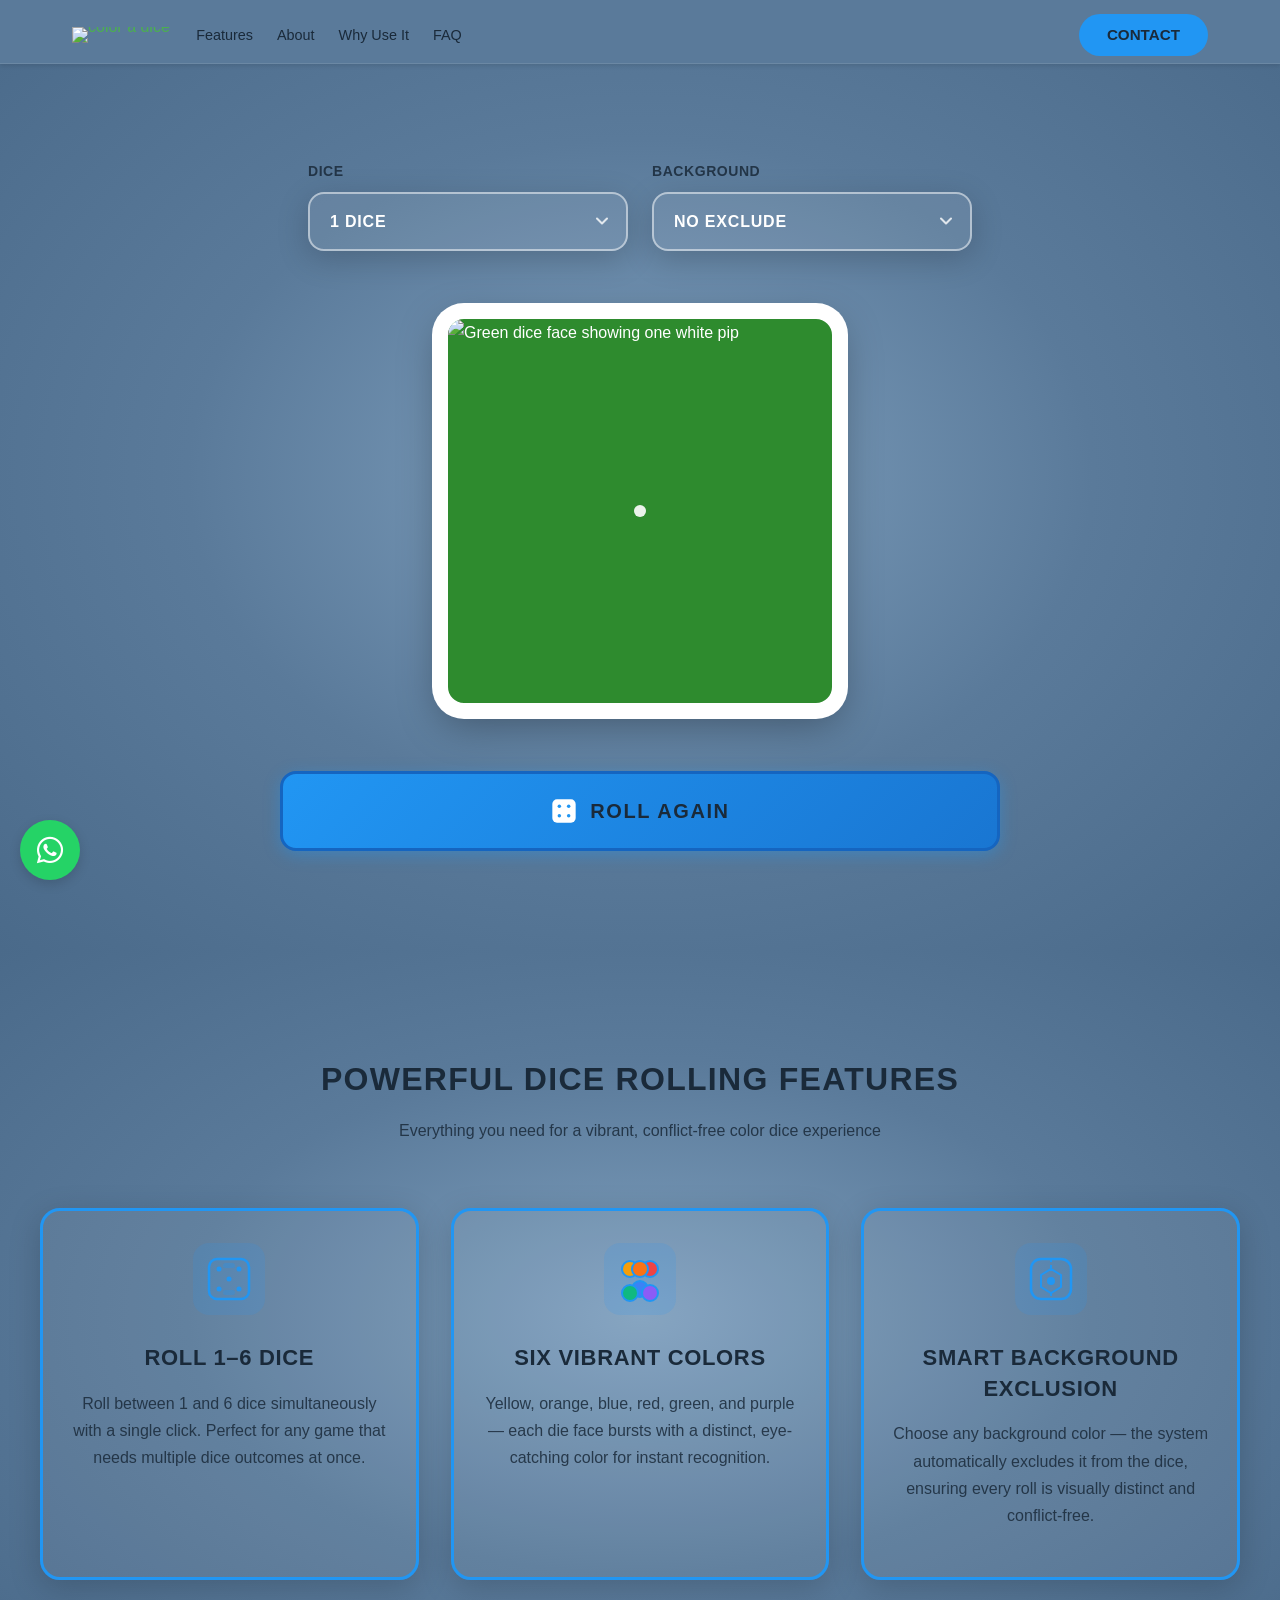
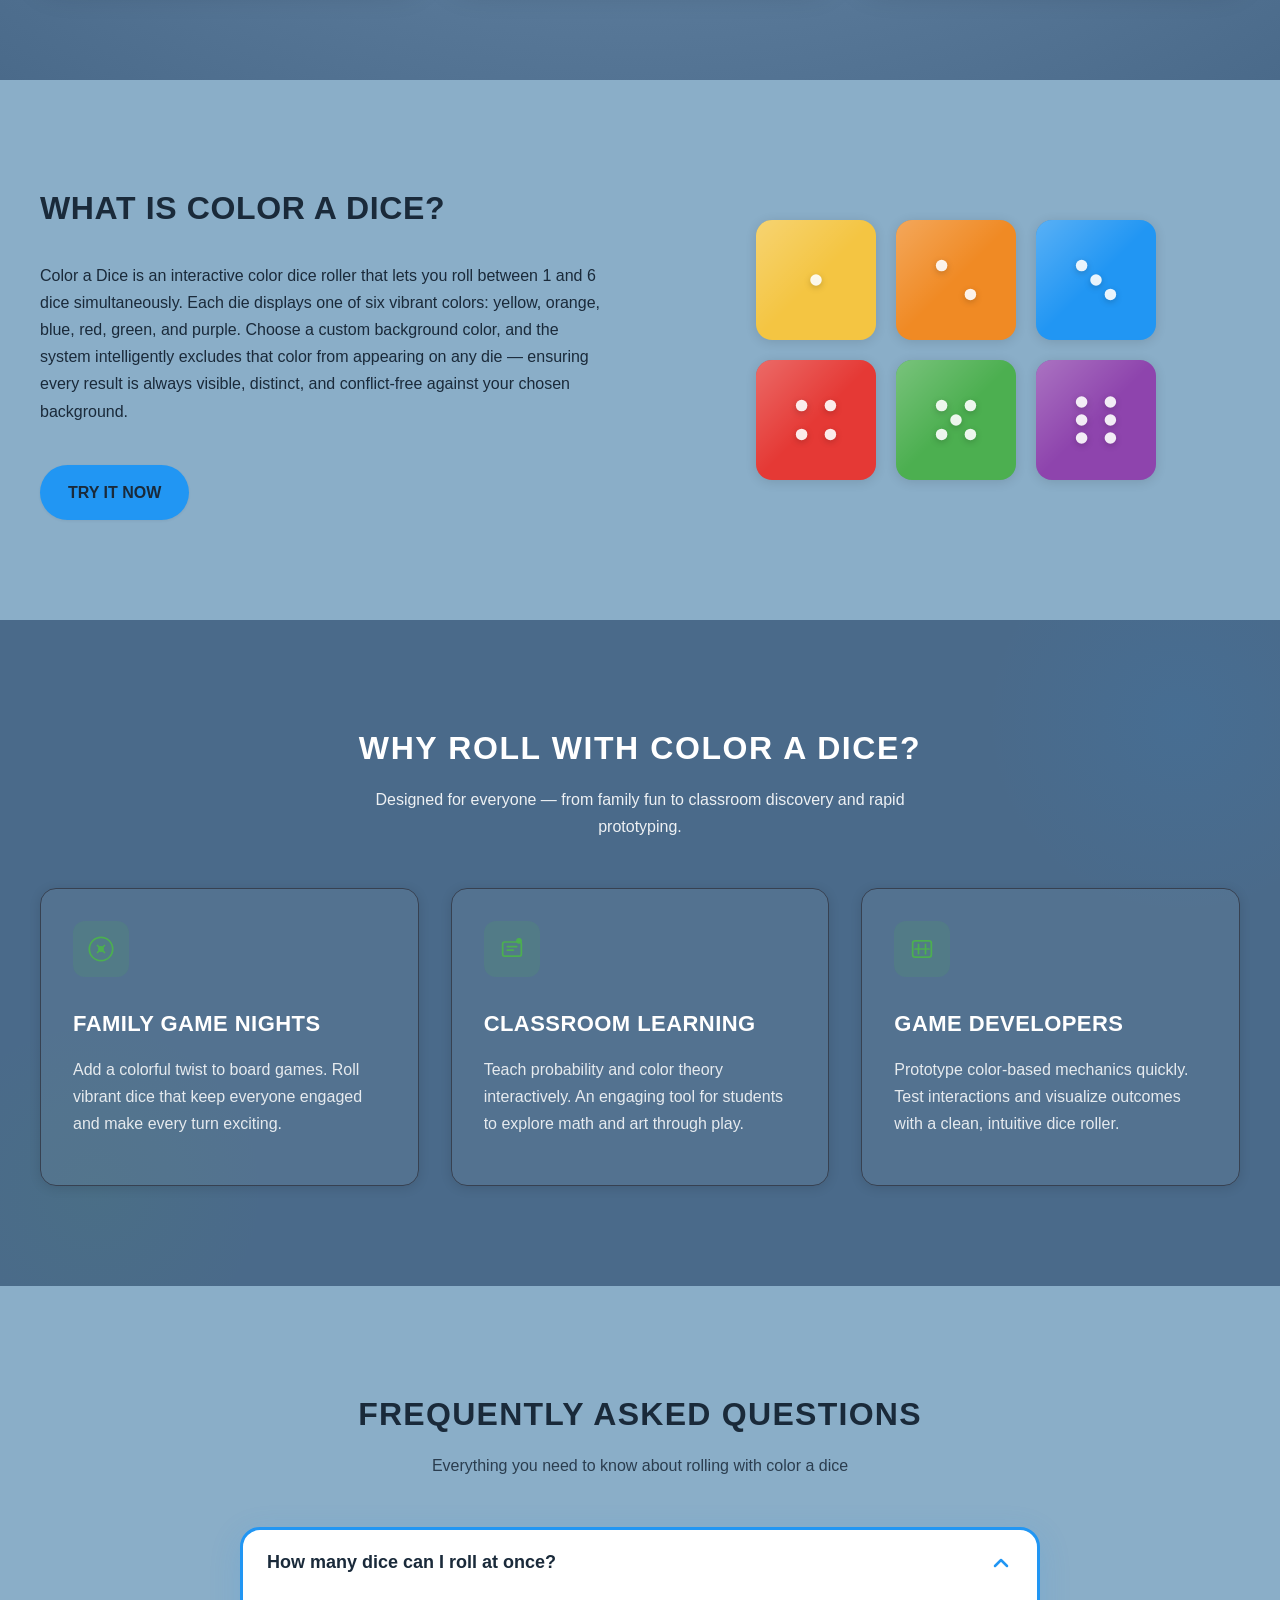
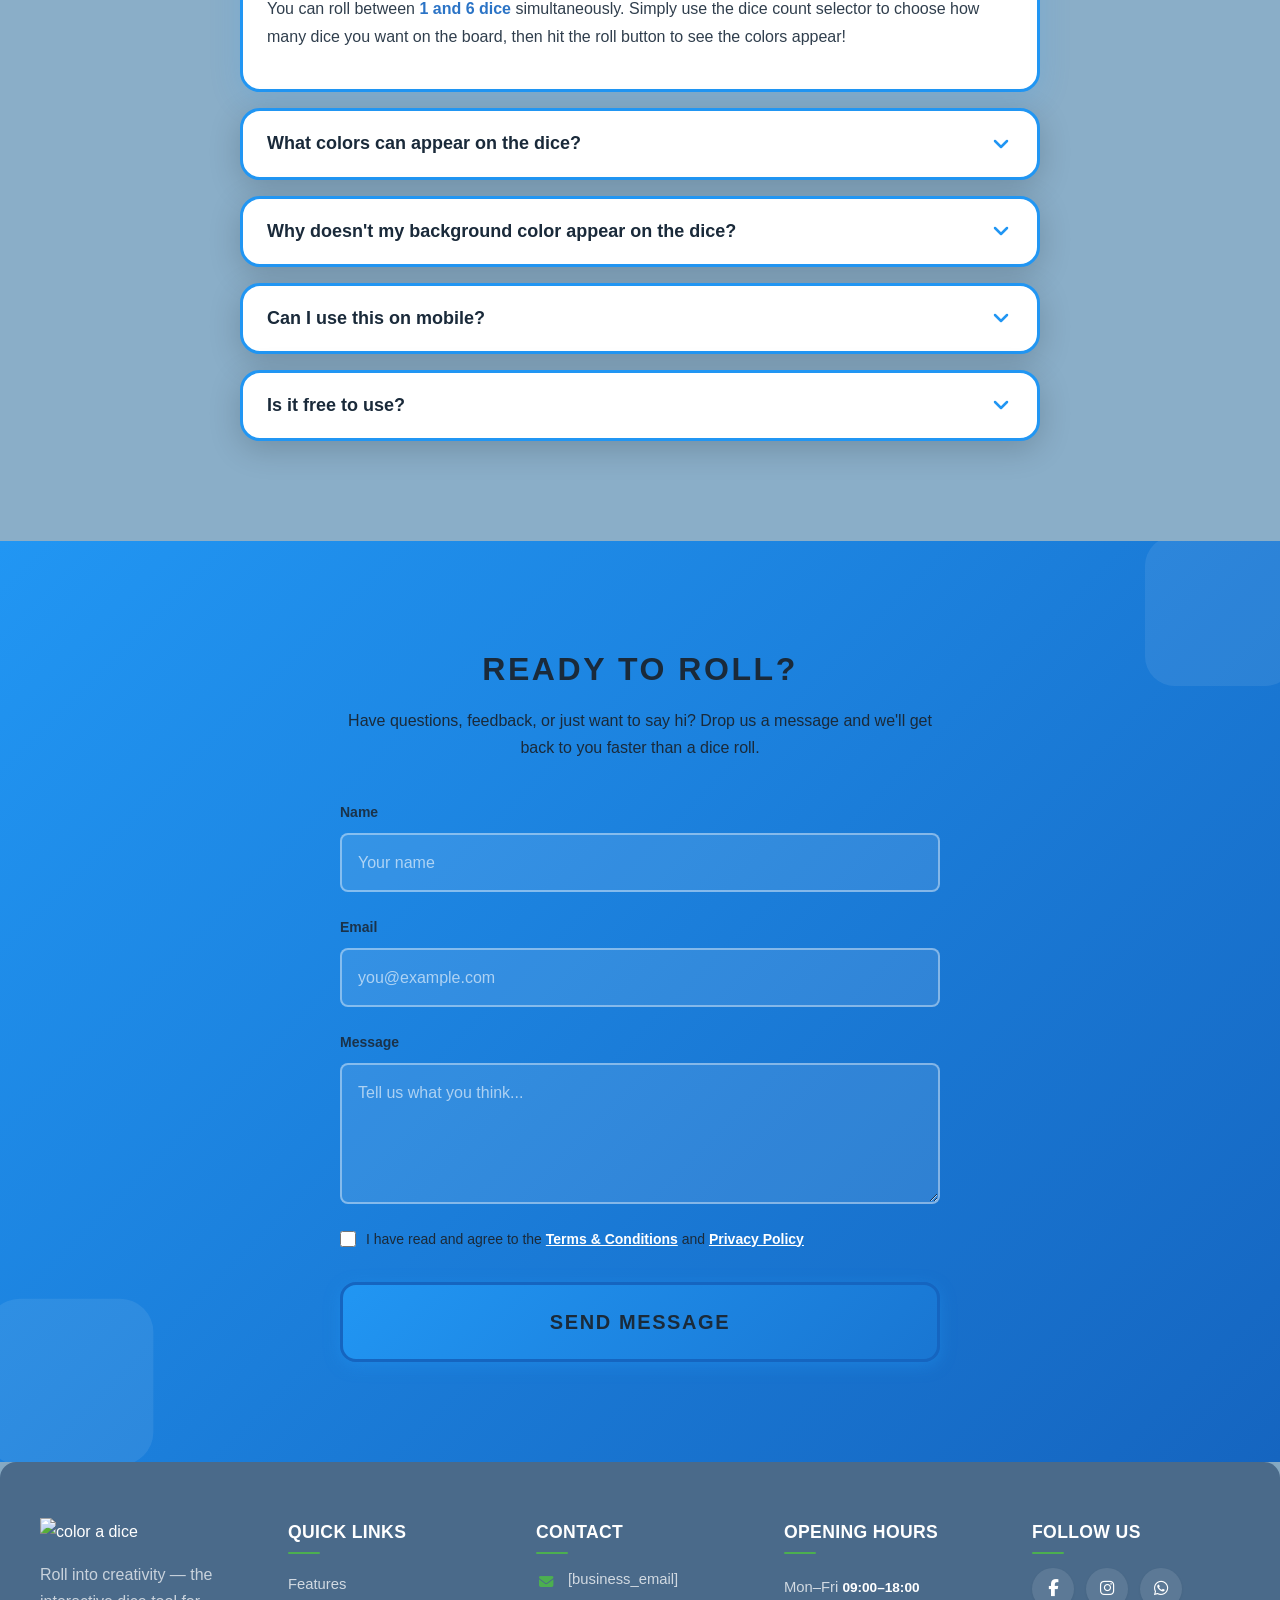
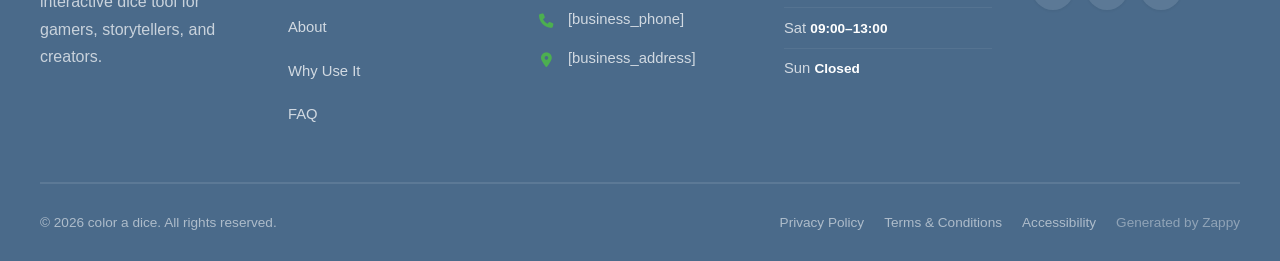
==== public/index.html @ 4b446f12 "Initial website commit" ====
<!doctype html><html lang="en"><head><meta charset="UTF-8"><meta content="width=device-width,initial-scale=1" name="viewport"><meta content="index, follow" name="robots"><title>Roll the Unexpected — color a dice</title><meta content="Unleash creativity with our interactive color dice roller! Roll 1–6 dice in vibrant hues—yellow, orange, blue, red, green, purple—on a custom background that never matches. Start rolling now!" name="description"><meta content="interactive story creator, color dice roller, interactive quiz platform, random color generator, creative gaming tool" name="keywords"><link href="/assets/favicon.ico" rel="icon" type="image/x-icon"><link href="/assets/favicon-16x16.png" rel="icon" type="image/png" sizes="16x16"><link href="/assets/favicon-32x32.png" rel="icon" type="image/png" sizes="32x32"><link href="/assets/favicon-48x48.png" rel="icon" type="image/png" sizes="48x48"><link href="/assets/favicon-192x192.png" rel="icon" type="image/png" sizes="192x192"><link href="/assets/favicon-512x512.png" rel="icon" type="image/png" sizes="512x512"><link href="/assets/apple-touch-icon.png" rel="apple-touch-icon"><script>!function(){"use strict";var t="9e9ddbc3-c53b-4f6a-9036-7e0a475ee34a",e="https://api.zappy5.com/api/analytics/track",a=18e5,n=2592e6,o=!0,i=!0,r=!0;var s=function(){var e="zappy_visitor_"+t,a=null;try{if(a=localStorage.getItem(e)){var o=JSON.parse(a),i=Date.now();if(i-o.created<n)return o.lastSeen=i,localStorage.setItem(e,JSON.stringify(o)),o.id}}catch(t){console.warn("Zappy Analytics: LocalStorage not available")}var r="zv_"+Date.now()+"_"+Math.random().toString(36).substr(2,9);try{localStorage.setItem(e,JSON.stringify({id:r,created:Date.now(),lastSeen:Date.now()}))}catch(t){}return r}(),c=function(){var e="zappy_session_"+t,n=null;try{if(n=sessionStorage.getItem(e)){var o=JSON.parse(n),i=Date.now();if(i-o.timestamp<a)return o.timestamp=i,sessionStorage.setItem(e,JSON.stringify(o)),o.id}}catch(t){console.warn("Zappy Analytics: SessionStorage not available")}var r="zs_"+Date.now()+"_"+Math.random().toString(36).substr(2,9);try{sessionStorage.setItem(e,JSON.stringify({id:r,timestamp:Date.now()}))}catch(t){}return r}();function l(a,n){n=n||{};var o={website_id:t,event_type:a,page_path:window.location.pathname,referrer:document.referrer||"direct",visitor_id:s,session_id:c,metadata:n};if(navigator.sendBeacon){var i=new Blob([JSON.stringify(o)],{type:"application/json"});navigator.sendBeacon(e,i)}else fetch(e,{method:"POST",headers:{"Content-Type":"application/json"},body:JSON.stringify(o),keepalive:!0}).catch(function(t){console.warn("Zappy Analytics: Failed to track event",t)})}o&&l("pageview",{title:document.title,url:window.location.href}),i&&document.addEventListener("click",function(t){var e=t.target;if("BUTTON"===e.tagName||e.closest("button")){var a="BUTTON"===e.tagName?e:e.closest("button");l("click",{element:"button",text:a.textContent.trim().substring(0,100),id:a.id||null,class:a.className||null})}else if("A"===e.tagName||e.closest("a")){var n="A"===e.tagName?e:e.closest("a");l("navigation",{element:"link",text:n.textContent.trim().substring(0,100),href:n.href,external:n.hostname!==window.location.hostname})}},!0),r&&document.addEventListener("submit",function(t){var e=t.target;l("form_submit",{form_id:e.id||null,form_name:e.name||null,form_action:e.action||null,form_method:e.method||"GET"})},!0);var d=Date.now();window.addEventListener("beforeunload",function(){l("page_unload",{time_on_page:Math.floor((Date.now()-d)/1e3),page_path:window.location.pathname})}),window.zappyAnalytics={track:l,getVisitorId:function(){return s},getSessionId:function(){return c}}}()</script><meta content="Roll the Unexpected — color a dice" property="og:title"><meta content="Unleash creativity with our interactive color dice roller! Roll 1–6 dice in vibrant hues—yellow, orange, blue, red, green, purple—on a custom background that never matches. Start rolling now!" property="og:description"><meta content="summary_large_image" name="twitter:card"><meta content="Roll the Unexpected — color a dice" name="twitter:title"><meta content="Unleash creativity with our interactive color dice roller! Roll 1–6 dice in vibrant hues—yellow, orange, blue, red, green, purple—on a custom background that never matches. Start rolling now!" name="twitter:description"><meta content="website" property="og:type"><meta content="en_US" property="og:locale"><link href="https://cdnjs.cloudflare.com/ajax/libs/font-awesome/6.4.0/css/all.min.css" rel="stylesheet"><link href="https://fonts.googleapis.com/css2?family=Nunito:wght@400;500;600;700;800&amp;display=swap" rel="stylesheet"><link href="https://fonts.googleapis.com" rel="preconnect"><link href="https://fonts.gstatic.com" rel="preconnect" crossorigin><style>.skip-link{position:absolute;top:0;left:0;transform:translateY(-200%);padding:12px 18px;background:var(--bg-dark,#1a1a1a);color:var(--text-light,#fff);font-weight:600;border-radius:0 0 8px 0;z-index:10000}.skip-link:focus{transform:none;outline:2px solid var(--ring,#fff);outline-offset:2px}:focus-visible{outline:2px solid var(--ring,currentColor);outline-offset:3px}</style><link href="/assets/favicon.ico" rel="icon" type="image/x-icon"><link href="/assets/favicon-16x16.png" rel="icon" type="image/png" sizes="16x16"><link href="/assets/favicon-32x32.png" rel="icon" type="image/png" sizes="32x32"><link href="/assets/favicon-48x48.png" rel="icon" type="image/png" sizes="48x48"><link href="/assets/favicon-192x192.png" rel="icon" type="image/png" sizes="192x192"><link href="/assets/favicon-512x512.png" rel="icon" type="image/png" sizes="512x512"><link href="/assets/apple-touch-icon.png" rel="apple-touch-icon"><link href="https://cdn.jsdelivr.net/npm/vanilla-cookieconsent@3/dist/cookieconsent.css" rel="stylesheet"><script src="https://cdn.jsdelivr.net/npm/vanilla-cookieconsent@3/dist/cookieconsent.umd.js"></script><script src="https://cdn.jsdelivr.net/gh/mickidum/acc_toolbar/acctoolbar/acctoolbar.min.js"></script><link href="/styles.css" rel="stylesheet"><script>window.ZAPPY_WEBSITE_ID="9e9ddbc3-c53b-4f6a-9036-7e0a475ee34a",window.ZAPPY_API_BASE="https://api.zappy5.com"</script><style id="zappy-dropdown-submenu-styles">#navMenu li:has(.sub-menu),.nav-menu li:has(.sub-menu),.navbar li:has(.sub-menu),nav li:has(.sub-menu){position:relative}#navMenu .sub-menu,.nav-menu .sub-menu,.navbar .sub-menu,nav .sub-menu{display:block!important;position:absolute!important;top:100%;left:0;min-width:220px;background:#fff;border-radius:8px;box-shadow:0 8px 25px rgba(0,0,0,.15);padding:8px 0;opacity:0;visibility:hidden;transform:translateY(10px);transition:all .3s ease;z-index:1000;list-style:none;pointer-events:none}#navMenu li:hover>.sub-menu,.nav-menu li:hover>.sub-menu,.navbar li:hover>.sub-menu,nav li:hover>.sub-menu{opacity:1!important;visibility:visible!important;transform:translateY(0)!important;pointer-events:auto!important}.sub-menu li{list-style:none;margin:0;padding:0}.sub-menu a{display:block!important;padding:10px 16px!important;color:var(--text-dark,#333)!important;font-weight:500;text-decoration:none;white-space:nowrap;transition:background-color .2s}.sub-menu .zappy-nav-child>a{padding-left:28px!important;font-size:.9em!important;opacity:.85!important}[dir=rtl] .sub-menu .zappy-nav-child>a,html[lang=ar] .sub-menu .zappy-nav-child>a,html[lang=he] .sub-menu .zappy-nav-child>a{padding-left:10px!important;padding-right:28px!important}.sub-menu .zappy-nav-parent>a{font-weight:600!important}.sub-menu a:hover{background-color:#f5f5f5}[dir=rtl] .nav-menu .sub-menu,[dir=rtl] .navbar .sub-menu,[dir=rtl] nav .sub-menu,html[lang=ar] .nav-menu .sub-menu,html[lang=ar] .navbar .sub-menu,html[lang=ar] nav .sub-menu,html[lang=he] .nav-menu .sub-menu,html[lang=he] .navbar .sub-menu,html[lang=he] nav .sub-menu{left:auto!important;right:0!important}.sub-menu:empty,.sub-menu:not(:has(li)):not(:has(> a)),.sub-menu:not(:has(li:not(.zappy-hidden-menu-item))):not(:has(> a)){display:none!important;opacity:0!important;visibility:hidden!important;pointer-events:none!important}li:has(.menu-group-title):hover>.sub-menu{opacity:1!important;visibility:visible!important;transform:translateY(0)!important;pointer-events:auto!important}#navMenu>li>.menu-group-title,.nav-menu>li>.menu-group-title{display:inline-block;padding:.5rem 1rem;cursor:default;user-select:none}@media (max-width:768px){#navMenu .sub-menu,.nav-menu .sub-menu,.navbar .sub-menu,nav .sub-menu{position:static!important;transform:none!important;box-shadow:none!important;background:0 0!important;max-height:0;overflow:hidden;opacity:0;visibility:hidden;transition:max-height .3s ease,opacity .3s ease;padding:0!important;border-radius:0!important}#navMenu .sub-menu.mobile-expanded,.nav-menu .sub-menu.mobile-expanded,.navbar .sub-menu.mobile-expanded{max-height:none!important;overflow-y:visible!important;opacity:1!important;visibility:visible!important;padding:8px 0 8px 16px!important}[dir=rtl] .sub-menu.mobile-expanded,html[lang=he] .sub-menu.mobile-expanded{padding:8px 16px 8px 0!important}#navMenu li:hover>.sub-menu,.nav-menu li:hover>.sub-menu,.navbar li:hover>.sub-menu,nav li:hover>.sub-menu{opacity:0;visibility:hidden;pointer-events:none}#navMenu li>.sub-menu.mobile-expanded,.nav-menu li>.sub-menu.mobile-expanded,.navbar li>.sub-menu.mobile-expanded,nav li>.sub-menu.mobile-expanded{opacity:1!important;visibility:visible!important;pointer-events:auto!important}#navMenu li:has(.sub-menu),.nav-menu li:has(.sub-menu),.navbar li:has(.sub-menu),nav li:has(.sub-menu){display:flex!important;flex-wrap:wrap!important;align-items:center!important;position:relative!important;min-height:44px!important}#navMenu li:has(.sub-menu)>a,.nav-menu li:has(.sub-menu)>a,.navbar li:has(.sub-menu)>a,nav li:has(.sub-menu)>a{flex:1!important;min-width:0!important}#navMenu li:has(.sub-menu)>.menu-group-title,.nav-menu li:has(.sub-menu)>.menu-group-title,.navbar li:has(.sub-menu)>.menu-group-title,nav li:has(.sub-menu)>.menu-group-title{flex:1!important;min-width:0!important;padding:0!important;line-height:inherit!important}#navMenu li:has(.sub-menu)>.sub-menu,.nav-menu li:has(.sub-menu)>.sub-menu,.navbar li:has(.sub-menu)>.sub-menu,nav li:has(.sub-menu)>.sub-menu{flex-basis:100%!important;width:100%!important}#navMenu li:has(.sub-menu)>a [class*=arrow],#navMenu li:has(.sub-menu)>a [class*=chevron],.nav-menu li:has(.sub-menu)>a .fa-angle-down,.nav-menu li:has(.sub-menu)>a .fa-chevron-down,.nav-menu li:has(.sub-menu)>a [class*=arrow],.nav-menu li:has(.sub-menu)>a [class*=chevron],nav li:has(.sub-menu)>a [class*=arrow],nav li:has(.sub-menu)>a [class*=chevron]{display:none!important;visibility:hidden!important}.mobile-submenu-toggle{display:flex!important;align-items:center!important;justify-content:center!important;width:44px!important;height:auto!important;background:0 0!important;border:none!important;cursor:pointer!important;color:var(--text-dark)!important;position:static!important;flex-shrink:0!important;align-self:stretch!important;z-index:2!important;padding:0!important;margin:0!important}.mobile-submenu-toggle::after{content:''!important;width:0!important;height:0!important;border-left:6px solid transparent!important;border-right:6px solid transparent!important;border-top:7px solid currentColor!important;transition:transform .3s ease!important}.mobile-submenu-toggle.expanded::after{transform:rotate(180deg)!important}.sub-menu a{padding:10px 0!important;display:block!important;color:var(--text-dark)!important;white-space:normal!important}.sub-menu .zappy-nav-child>a{padding-left:28px!important;font-size:.9em!important;opacity:.85!important}[dir=rtl] .sub-menu .zappy-nav-child>a,html[lang=ar] .sub-menu .zappy-nav-child>a,html[lang=he] .sub-menu .zappy-nav-child>a{padding-left:0!important;padding-right:28px!important}.sub-menu .zappy-nav-parent>a{font-weight:600!important}#navMenu.active,.nav-menu.active{max-width:100vw!important;overflow-x:hidden!important;box-sizing:border-box!important}.navbar .sub-menu li a,.zappy-products-dropdown .sub-menu a,nav.navbar .sub-menu li a{color:var(--text-dark)!important}}@media (min-width:769px){.mobile-submenu-toggle{display:none!important}}</style><style id="zappy-widget-visibility">html[dir=rtl] .whatsapp-float{right:20px!important;left:auto!important}html:not([dir]) .whatsapp-float,html[dir=ltr] .whatsapp-float{left:20px!important;right:auto!important}html[dir=rtl] #mic-access-tool-general-button,html[dir=rtl] #mic-init-access-tool #mic-access-tool-general-button,html[dir=rtl] #mic-init-access-tool .mic-access-tool-general-button,html[dir=rtl] ._access-icon,html[dir=rtl] .mic-access-tool-general-button{left:20px!important;right:auto!important}html:not([dir]) #mic-access-tool-general-button,html:not([dir]) #mic-init-access-tool #mic-access-tool-general-button,html:not([dir]) #mic-init-access-tool .mic-access-tool-general-button,html:not([dir]) ._access-icon,html:not([dir]) .mic-access-tool-general-button,html[dir=ltr] #mic-access-tool-general-button,html[dir=ltr] #mic-init-access-tool #mic-access-tool-general-button,html[dir=ltr] #mic-init-access-tool .mic-access-tool-general-button,html[dir=ltr] ._access-icon,html[dir=ltr] .mic-access-tool-general-button{right:20px!important;left:auto!important}@media (max-width:768px){.whatsapp-float{display:flex!important}}@media (min-width:769px){.whatsapp-float{display:flex!important}}@media (max-width:768px){#mic-access-tool-general-button,#mic-init-access-tool #mic-access-tool-general-button,#mic-init-access-tool .mic-access-tool-general-button,._access-icon,.mic-access-tool-general-button{display:flex!important;visibility:visible!important;opacity:1!important;pointer-events:auto!important}#mic-access-tool-box.opened-mic-access-tool,#mic-init-access-tool #mic-access-tool-box.opened-mic-access-tool,.mic-access-tool-box.opened-mic-access-tool{visibility:visible!important;opacity:1!important;pointer-events:auto!important}}@media (min-width:769px){#mic-access-tool-general-button,#mic-init-access-tool #mic-access-tool-general-button,#mic-init-access-tool .mic-access-tool-general-button,._access-icon,.mic-access-tool-general-button{display:flex!important;visibility:visible!important;opacity:1!important;pointer-events:auto!important}#mic-access-tool-box.opened-mic-access-tool,#mic-init-access-tool #mic-access-tool-box.opened-mic-access-tool,.mic-access-tool-box.opened-mic-access-tool{visibility:visible!important;opacity:1!important;pointer-events:auto!important}}</style></head><body><a href="#main" class="skip-link">Skip to main content</a><nav class="navbar"><button class="mobile-toggle" aria-label="Menu" id="mobileToggle"><svg viewBox="0 0 24 24" fill="none" height="24" width="24" class="hamburger-icon"><path d="M3 12h18M3 6h18M3 18h18" stroke="currentColor" stroke-width="2" stroke-linecap="round"/></svg> <svg viewBox="0 0 24 24" fill="none" height="24" width="24" class="close-icon" style="display:none"><path d="M18 6L6 18M6 6l12 12" stroke="currentColor" stroke-width="2" stroke-linecap="round"/></svg></button> <button class="phone-header-btn" aria-label="Call" data-phone="[business_phone]"><svg viewBox="0 0 24 24" fill="currentColor" height="20" width="20"><path d="M22 16.92v3a2 2 0 0 1-2.18 2 19.79 19.79 0 0 1-8.63-3.07 19.5 19.5 0 0 1-6-6 19.79 19.79 0 0 1-3.07-8.67A2 2 0 0 1 4.11 2h3a2 2 0 0 1 2 1.72 12.84 12.84 0 0 0 .7 2.81 2 2 0 0 1-.45 2.11L8.09 9.91a16 16 0 0 0 6 6l1.27-1.27a2 2 0 0 1 2.11-.45 12.84 12.84 0 0 0 2.81.7A2 2 0 0 1 22 16.92z"/></svg></button><div class="nav-container"><div class="nav-brand"><a href="/" class="logo-link"><img alt="color a dice" src="/assets/site-home-image-1.webp" class="logo"></a></div><ul class="nav-menu" id="navMenu"><li><a href="#features">Features</a></li><li><a href="#about">About</a></li><li><a href="#benefits">Why Use It</a></li><li><a href="#faq">FAQ</a></li><li class="mobile-contact-link nav-cta-mobile-item"><a href="#cta" class="nav-cta-btn">Contact</a></li></ul><div class="nav-cta-container"><a href="#cta" class="nav-cta-btn">Contact</a></div></div></nav><script>window.addEventListener("load",function(){const e=document.querySelector(".navbar, nav, header");if(!e)return void console.log("[Navbar] Navbar element not found");let t=document.getElementById("mobileToggle")||document.querySelector(".mobile-toggle")||document.querySelector(".hamburger")||document.querySelector(".hamburger-menu")||document.querySelector(".menu-toggle")||document.querySelector(".burger-menu")||document.querySelector('[aria-label="Menu"]')||document.querySelector('[aria-label="תפריט"]');const o=document.querySelector(".phone-header-btn"),n=window.getComputedStyle(e);let r=n.backgroundColor;if(console.log("[Navbar] Initial navbar background:",r),"transparent"===r||"rgba(0, 0, 0, 0)"===r||r.startsWith("rgba")&&r.includes(", 0)")){const e=n.backgroundImage;if(e&&"none"!==e)console.log("[Navbar] Navbar has background image/gradient, using dark text"),r="rgb(240, 240, 240)";else{const e=window.getComputedStyle(document.body).backgroundColor;console.log("[Navbar] Navbar transparent, using body background:",e),r=e}}const a=r.match(/\d+/g);if(a&&a.length>=3){const e=(.299*parseInt(a[0])+.587*parseInt(a[1])+.114*parseInt(a[2]))/255;console.log("[Navbar] Mobile button colors preserved from Claude CSS (luminance:",e.toFixed(2)+")");const n=document.createElement("style");n.id="zappy-mobile-nav-fix";document.documentElement.lang;document.documentElement.dir,n.textContent='\n        /* Hide mobile buttons on desktop, show only on mobile */\n        @media (min-width: 769px) {\n          .mobile-toggle,\n          .phone-header-btn {\n            display: none !important;\n          }\n        }\n        \n        /* Show and position mobile buttons correctly on mobile */\n        @media (max-width: 768px) {\n          .navbar,\n          nav.navbar {\n            min-height: 70px !important;\n          }\n\n          .mobile-toggle,\n          .phone-header-btn {\n            position: absolute !important;\n            top: 0 !important;\n            bottom: 0 !important;\n            margin-top: auto !important;\n            margin-bottom: auto !important;\n            transform: none !important;\n            z-index: 1001 !important;\n            display: flex !important;\n            align-items: center !important;\n            justify-content: center !important;\n            width: 36px !important;\n            height: 36px !important;\n            border-radius: 50% !important;\n            border: none !important;\n            cursor: pointer !important;\n            padding: 6px !important;\n            background: none !important;\n            color: var(--nav-text, var(--text-dark)) !important;\n            touch-action: manipulation !important;\n            -webkit-tap-highlight-color: transparent !important;\n          }\n\n          html[data-zappy-site-type="ecommerce"] .phone-header-btn,\n          body[data-zappy-site-type="ecommerce"] .phone-header-btn,\n          html[data-zappy-site-type="ecommerce"] header .phone-header-btn,\n          html[data-zappy-site-type="ecommerce"] nav .phone-header-btn {\n            display: none !important;\n            visibility: hidden !important;\n            width: 0 !important;\n            height: 0 !important;\n            min-width: 0 !important;\n            overflow: hidden !important;\n          }\n          \n          /* LTR positioning (default): hamburger LEFT, phone RIGHT */\n          html:not([dir="rtl"]):not([lang="he"]):not([lang="ar"]) .mobile-toggle,\n          html[dir="ltr"] .mobile-toggle {\n            left: 12px !important;\n            right: auto !important;\n          }\n          html:not([dir="rtl"]):not([lang="he"]):not([lang="ar"]) .phone-header-btn,\n          html[dir="ltr"] .phone-header-btn {\n            right: 12px !important;\n            left: auto !important;\n          }\n          \n          /* RTL positioning: hamburger RIGHT, phone LEFT */\n          html[dir="rtl"] .mobile-toggle,\n          html[lang="he"] .mobile-toggle,\n          html[lang="ar"] .mobile-toggle {\n            right: 12px !important;\n            left: auto !important;\n          }\n          html[dir="rtl"] .phone-header-btn,\n          html[lang="he"] .phone-header-btn,\n          html[lang="ar"] .phone-header-btn {\n            left: 12px !important;\n            right: auto !important;\n          }\n          \n          /* CRITICAL: Ensure nav-container has min-height on mobile */\n          /* All children are positioned absolutely/fixed on mobile, so height:auto collapses to 0 */\n          .nav-container {\n            min-height: 70px !important;\n            position: relative !important;\n          }\n          \n          /* Ensure SVG icons are properly sized and inherit color */\n          .mobile-toggle svg,\n          .phone-header-btn svg {\n            width: 24px !important;\n            height: 24px !important;\n            /* Don\'t force display - let JavaScript control hamburger/close toggle */\n          }\n          \n          /* Reset nav-cta-container on mobile - remove desktop box-shadow/padding */\n          /* that creates a visible ghost box when CTA button is hidden */\n          .nav-cta-container {\n            box-shadow: none !important;\n            padding: 0 !important;\n          }\n          \n          /* Hide nav-cta-container entirely on mobile when there\'s no lang-switcher */\n          /* (only the CTA button is inside, and it\'s hidden on mobile) */\n          .nav-cta-container:not(:has(.lang-switcher)) {\n            display: none !important;\n          }\n          \n          /* CRITICAL: Prevent hero image fade gradient from bleeding over headline text */\n          /* The .image-fade-gradient has bottom: -30px (extends below parent) */\n          /* On mobile stacked layout, this overlaps the h1 text below the image */\n          .hero-image-column {\n            overflow: hidden !important;\n          }\n          .image-fade-gradient {\n            bottom: 0 !important;\n          }\n          \n          /* Hide desktop language switcher on mobile - hamburger menu handles it */\n          /* High specificity to override stored CSS */\n          .lang-switcher,\n          .nav-cta-container .lang-switcher,\n          .nav-container .lang-switcher,\n          .navbar .lang-switcher,\n          .navbar .nav-cta-container .lang-switcher {\n            display: none !important;\n          }\n        }\n      ';const r=document.getElementById("zappy-mobile-nav-fix");r&&r.remove(),document.head.appendChild(n),console.log("[Navbar] Critical CSS injected for mobile nav positioning");const i=window.innerWidth<=768;if(t){const e=t.querySelector(".hamburger-icon"),o=t.querySelector(".close-icon");e&&(e.style.setProperty("width","24px","important"),e.style.setProperty("height","24px","important"),e.style.setProperty("display","block","important")),o&&(o.style.setProperty("width","24px","important"),o.style.setProperty("height","24px","important"),o.style.setProperty("display","none","important")),i?(t.style.setProperty("position","absolute","important"),t.style.setProperty("top","0","important"),t.style.setProperty("bottom","0","important"),t.style.setProperty("margin-top","auto","important"),t.style.setProperty("margin-bottom","auto","important"),t.style.setProperty("transform","none","important"),t.style.setProperty("z-index","1001","important"),t.style.removeProperty("left"),t.style.removeProperty("right"),console.log("[Navbar] Mobile toggle positioning applied (mobile viewport)")):(t.style.removeProperty("position"),t.style.removeProperty("top"),t.style.removeProperty("transform"),t.style.removeProperty("z-index"),t.style.removeProperty("left"),t.style.removeProperty("right"),console.log("[Navbar] Desktop viewport - cleared mobile toggle inline positioning"))}if(o){const e=o.querySelector("svg");e&&(e.style.width="24px",e.style.height="24px",e.setAttribute("width","24"),e.setAttribute("height","24")),i?(o.style.setProperty("position","absolute","important"),o.style.setProperty("top","0","important"),o.style.setProperty("bottom","0","important"),o.style.setProperty("margin-top","auto","important"),o.style.setProperty("margin-bottom","auto","important"),o.style.setProperty("transform","none","important"),o.style.setProperty("z-index","1001","important"),o.style.removeProperty("left"),o.style.removeProperty("right"),console.log("[Navbar] Phone button positioning applied (mobile viewport)")):(o.style.removeProperty("position"),o.style.removeProperty("top"),o.style.removeProperty("transform"),o.style.removeProperty("z-index"),o.style.removeProperty("left"),o.style.removeProperty("right"),console.log("[Navbar] Desktop viewport - cleared phone button inline positioning"))}}else console.log("[Navbar] Could not parse background color:",r);t=document.getElementById("mobileToggle")||document.querySelector(".mobile-toggle")||document.querySelector(".hamburger")||document.querySelector(".hamburger-menu")||document.querySelector(".menu-toggle")||document.querySelector(".burger-menu")||document.querySelector('[aria-label="Menu"]')||document.querySelector('[aria-label="תפריט"]');const i=document.getElementById("navMenu")||document.querySelector(".nav-menu")||document.querySelector(".nav-links")||document.querySelector("nav ul:not(.submenu)");if(!t||!i)return void console.log("[Navbar] Mobile toggle or menu not found:",{toggle:!!t,menu:!!i});i.id||(i.id="navMenu"),console.log("[Navbar] Initializing mobile menu...");const l=t.cloneNode(!0);t.parentNode.replaceChild(l,t);var s=0;function p(e){var t=Date.now();t-s<300||(s=t,function(e){e.preventDefault(),e.stopPropagation();const t=l.querySelector(".hamburger-icon"),o=l.querySelector(".close-icon");i.classList.contains("active")?(i.classList.remove("active"),t&&t.style.setProperty("display","block","important"),o&&o.style.setProperty("display","none","important"),document.body.style.overflow="",document.body.classList.remove("menu-open"),console.log("[Navbar] Menu closed")):(i.classList.add("active"),t&&t.style.setProperty("display","none","important"),o&&o.style.setProperty("display","block","important"),document.body.style.overflow="hidden",document.body.classList.add("menu-open"),console.log("[Navbar] Menu opened"))}(e))}l.addEventListener("click",p),l.addEventListener("touchend",p),document.addEventListener("keydown",function(e){if(("Escape"===e.key||"Esc"===e.key)&&i.classList.contains("active")){const e=l.querySelector(".hamburger-icon"),t=l.querySelector(".close-icon");i.classList.remove("active"),e&&e.style.setProperty("display","block","important"),t&&t.style.setProperty("display","none","important"),document.body.style.overflow="",document.body.classList.remove("menu-open"),console.log("[Navbar] Menu closed (Escape)")}}),i.querySelectorAll("a").forEach(function(e){e.addEventListener("click",function(){if("#"===this.getAttribute("href"))return;const e=l.querySelector(".hamburger-icon"),t=l.querySelector(".close-icon");i.classList.remove("active"),e&&e.style.setProperty("display","block","important"),t&&t.style.setProperty("display","none","important"),document.body.style.overflow="",document.body.classList.remove("menu-open"),console.log("[Navbar] Menu closed (link clicked)")})});var m=i.querySelectorAll(".dropdown-toggle");m.forEach(function(e){e.addEventListener("click",function(e){e.preventDefault(),e.stopPropagation();var t=this.closest(".nav-dropdown");t&&(t.parentNode.querySelectorAll(".nav-dropdown.open").forEach(function(e){e!==t&&e.classList.remove("open")}),t.classList.toggle("open"),console.log("[Navbar] Dropdown toggled:",t.classList.contains("open")?"open":"closed"))})}),document.addEventListener("click",function(e){e.target.closest(".nav-dropdown")||document.querySelectorAll(".nav-dropdown.open").forEach(function(e){e.classList.remove("open")})}),console.log("[Navbar] Dropdown handlers initialized for "+m.length+" dropdowns"),o&&o.addEventListener("click",function(){const e=document.querySelectorAll('a[href^="tel:"]'),t=e.length>0?e[0].getAttribute("href").replace("tel:",""):"[business_phone]";window.location.href="tel:"+t,console.log("[Navbar] Phone button clicked")}),console.log("[Navbar] Mobile menu initialized successfully")})</script><main id="main"><section class="home-hero-section" data-band-index="0" data-layout-spec="Home-hero" id="hero" data-hero-type="fullscreen-scrim"><div class="home-hero-section__bg-wrapper" aria-hidden="true"><img alt="Muted steel-blue gradient background with subtle radial center glow" src="/assets/site-home-hero-hero-bg-1.webp" data-aspect-ratio="16:9" data-context="Muted steel-blue gradient background with a subtle radial glow in the center, giving depth to the dice display area. Composition: full-bleed background fill. Framing: full-bleed, corner-to-corner. Background: muted steel-blue #6b8cae with subtle radial lighter glow at center. Treatment: full-bleed background" data-dominant-color="#6b8cae" data-placeholder="home-hero-hero-bg-1" data-treatment="full-bleed background" height="675" loading="eager" width="1200" data-hero-bg="true" fetchpriority="high"></div><div class="home-hero-section__content"><div class="home-hero-section__text"><div class="home-hero-section__controls"><div class="home-hero-section__select-wrapper"><label class="home-hero-section__label" for="dice-count">Dice</label><div class="home-hero-section__select"><select class="home-hero-section__dropdown" id="dice-count"><option value="1">1 DICE</option><option value="2">2 DICE</option><option value="3">3 DICE</option><option value="4">4 DICE</option><option value="5">5 DICE</option><option value="6">6 DICE</option></select> <svg viewBox="0 0 24 24" fill="none" aria-hidden="true" class="home-hero-section__chevron" stroke="currentColor" stroke-linecap="round" stroke-linejoin="round" stroke-width="2.5"><polyline points="6 9 12 15 18 9"/></svg></div></div><div class="home-hero-section__select-wrapper"><label class="home-hero-section__label" for="bg-color">Background</label><div class="home-hero-section__select"><select class="home-hero-section__dropdown" id="bg-color"><option value="none">No Exclude</option><option value="yellow">Yellow</option><option value="orange">Orange</option><option value="blue">Blue</option><option value="red">Red</option><option value="green">Green</option><option value="purple">Purple</option></select> <svg viewBox="0 0 24 24" fill="none" aria-hidden="true" class="home-hero-section__chevron" stroke="currentColor" stroke-linecap="round" stroke-linejoin="round" stroke-width="2.5"><polyline points="6 9 12 15 18 9"/></svg></div></div></div><div class="home-hero-section__dice-area"><img alt="Green dice face showing one white pip" src="/assets/site-home-hero-hero-image-2.webp" class="cutout home-hero-section__dice-img" data-aspect-ratio="1:1" data-context="A single green dice face showing one white dot (value 1) centered on screen, rendered as a large rounded-square tile with a white glow border and drop shadow. Composition: isolated cutout, centered on page. Framing: centered with generous negative space on all sides. Background: transparent over steel-blue gradient. Treatment: background-removed cutout" data-dominant-color="#2e8b2e" data-placeholder="home-hero-hero-image-2" data-treatment="background-removed cutout" decoding="async" height="600" loading="lazy" width="600"> <svg viewBox="0 0 24 24" fill="white" aria-hidden="true" class="home-hero-section__pip"><circle cx="12" cy="12" r="3"/></svg></div><button class="home-hero-section__cta" type="button"><svg viewBox="0 0 24 24" fill="white" aria-hidden="true" class="home-hero-section__cta-icon"><rect height="20" rx="4" width="20" x="2" y="2" ry="4"/><circle cx="8" cy="8" r="1.5" fill="#2196f3"/><circle cx="16" cy="16" r="1.5" fill="#2196f3"/><circle cx="16" cy="8" r="1.5" fill="#2196f3"/><circle cx="8" cy="16" r="1.5" fill="#2196f3"/></svg> ROLL AGAIN</button></div></div></section><section class="home-features-section" data-band-index="1" data-layout-spec="Home-features" id="features"><div class="home-features-section__container"><div class="home-features-section__header"><h2 class="home-features-section__title">Powerful Dice Rolling Features</h2><p class="home-features-section__subtitle">Everything you need for a vibrant, conflict-free color dice experience</p></div><div class="home-features-section__grid"><article class="home-features-section__card"><div class="home-features-section__card-icon"><svg viewBox="0 0 48 48" fill="none" data-element-type="icon" data-icon-type="svg" xmlns="http://www.w3.org/2000/svg" height="48" width="48"><rect height="40" rx="8" width="40" x="4" y="4" fill="none" stroke="currentColor" stroke-width="2.5"/><circle cx="14" cy="14" r="2.5" fill="currentColor"/><circle cx="34" cy="34" r="2.5" fill="currentColor"/><circle cx="14" cy="34" r="2.5" fill="currentColor"/><circle cx="34" cy="14" r="2.5" fill="currentColor"/><circle cx="24" cy="24" r="2.5" fill="currentColor"/><rect height="5" rx="2.5" width="12" x="18" y="8" fill="currentColor" opacity="0.3"/><rect height="5" rx="2.5" width="12" x="18" y="35" fill="currentColor" opacity="0.3"/></svg></div><h3 class="home-features-section__card-title">Roll 1–6 Dice</h3><p class="home-features-section__card-text">Roll between 1 and 6 dice simultaneously with a single click. Perfect for any game that needs multiple dice outcomes at once.</p></article><article class="home-features-section__card"><div class="home-features-section__card-icon"><svg viewBox="0 0 48 48" fill="none" data-element-type="icon" data-icon-type="svg" xmlns="http://www.w3.org/2000/svg" height="48" width="48"><circle cx="14" cy="14" r="8" fill="#F59E0B" stroke="currentColor" stroke-width="2"/><circle cx="34" cy="14" r="8" fill="#EF4444" stroke="currentColor" stroke-width="2"/><circle cx="24" cy="34" r="8" fill="#3B82F6" stroke="currentColor" stroke-width="2"/><circle cx="14" cy="38" r="8" fill="#10B981" stroke="currentColor" stroke-width="2"/><circle cx="34" cy="38" r="8" fill="#8B5CF6" stroke="currentColor" stroke-width="2"/><circle cx="24" cy="14" r="8" fill="#F97316" stroke="currentColor" stroke-width="2"/></svg></div><h3 class="home-features-section__card-title">Six Vibrant Colors</h3><p class="home-features-section__card-text">Yellow, orange, blue, red, green, and purple — each die face bursts with a distinct, eye-catching color for instant recognition.</p></article><article class="home-features-section__card"><div class="home-features-section__card-icon"><svg viewBox="0 0 48 48" fill="none" data-element-type="icon" data-icon-type="svg" xmlns="http://www.w3.org/2000/svg" height="48" width="48"><rect height="40" rx="10" width="40" x="4" y="4" fill="none" stroke="currentColor" stroke-width="2.5"/><path d="M14 20 L24 14 L34 20 L34 32 L24 38 L14 32 Z" stroke="currentColor" stroke-width="2" fill="none"/><circle cx="24" cy="26" r="4" fill="currentColor"/><line stroke="currentColor" stroke-dasharray="3 3" stroke-width="2" x1="24" x2="24" y1="4" y2="14"/><line stroke="currentColor" stroke-dasharray="3 3" stroke-width="2" x1="24" x2="24" y1="38" y2="44"/></svg></div><h3 class="home-features-section__card-title">Smart Background Exclusion</h3><p class="home-features-section__card-text">Choose any background color — the system automatically excludes it from the dice, ensuring every roll is visually distinct and conflict-free.</p></article></div></div></section><section class="home-about-section" data-band-index="2" data-layout-spec="Home-about" id="about"><div class="home-about-section__container"><div class="home-about-section__editorial-grid"><div class="home-about-section__text"><h2 class="home-about-section__heading">What is Color a Dice?</h2><p class="home-about-section__description">Color a Dice is an interactive color dice roller that lets you roll between 1 and 6 dice simultaneously. Each die displays one of six vibrant colors: yellow, orange, blue, red, green, and purple. Choose a custom background color, and the system intelligently excludes that color from appearing on any die — ensuring every result is always visible, distinct, and conflict-free against your chosen background.</p><a href="#try" class="home-about-section__cta">Try It Now</a></div><div class="home-about-section__media"><div class="home-about-section__dice-grid"><div class="home-about-section__die home-about-section__die--yellow"><svg viewBox="0 0 100 100" data-element-type="icon" data-icon-type="svg" class="home-about-section__die-svg"><circle cx="50" cy="50" r="8" fill="currentColor"/></svg></div><div class="home-about-section__die home-about-section__die--orange"><svg viewBox="0 0 100 100" data-element-type="icon" data-icon-type="svg" class="home-about-section__die-svg"><circle cx="30" cy="30" r="8" fill="currentColor"/><circle cx="70" cy="70" r="8" fill="currentColor"/></svg></div><div class="home-about-section__die home-about-section__die--blue"><svg viewBox="0 0 100 100" data-element-type="icon" data-icon-type="svg" class="home-about-section__die-svg"><circle cx="30" cy="30" r="8" fill="currentColor"/><circle cx="50" cy="50" r="8" fill="currentColor"/><circle cx="70" cy="70" r="8" fill="currentColor"/></svg></div><div class="home-about-section__die home-about-section__die--red"><svg viewBox="0 0 100 100" data-element-type="icon" data-icon-type="svg" class="home-about-section__die-svg"><circle cx="30" cy="30" r="8" fill="currentColor"/><circle cx="70" cy="30" r="8" fill="currentColor"/><circle cx="30" cy="70" r="8" fill="currentColor"/><circle cx="70" cy="70" r="8" fill="currentColor"/></svg></div><div class="home-about-section__die home-about-section__die--green"><svg viewBox="0 0 100 100" data-element-type="icon" data-icon-type="svg" class="home-about-section__die-svg"><circle cx="30" cy="30" r="8" fill="currentColor"/><circle cx="70" cy="30" r="8" fill="currentColor"/><circle cx="50" cy="50" r="8" fill="currentColor"/><circle cx="30" cy="70" r="8" fill="currentColor"/><circle cx="70" cy="70" r="8" fill="currentColor"/></svg></div><div class="home-about-section__die home-about-section__die--purple"><svg viewBox="0 0 100 100" data-element-type="icon" data-icon-type="svg" class="home-about-section__die-svg"><circle cx="30" cy="25" r="8" fill="currentColor"/><circle cx="70" cy="25" r="8" fill="currentColor"/><circle cx="30" cy="50" r="8" fill="currentColor"/><circle cx="70" cy="50" r="8" fill="currentColor"/><circle cx="30" cy="75" r="8" fill="currentColor"/><circle cx="70" cy="75" r="8" fill="currentColor"/></svg></div></div></div></div></div></section><section class="home-benefits-section" data-band-index="3" data-layout-spec="Home-benefits" id="benefits"><div class="home-benefits-section__container"><div class="home-benefits-section__header"><h2 class="home-benefits-section__title">Why Roll with Color a Dice?</h2><p class="home-benefits-section__subtitle">Designed for everyone — from family fun to classroom discovery and rapid prototyping.</p></div><div class="home-benefits-section__grid"><article class="home-benefits-section__card"><div class="home-benefits-section__card-icon"><svg viewBox="0 0 24 24" fill="none" data-element-type="icon" data-icon-type="svg" xmlns="http://www.w3.org/2000/svg" aria-hidden="true"><circle cx="12" cy="12" r="10" stroke="currentColor" stroke-width="1.5"/><path d="M9 9L15 15M15 9L9 15" stroke="currentColor" stroke-width="1.5" stroke-linecap="round"/><circle cx="12" cy="12" r="2" fill="currentColor"/></svg></div><h3 class="home-benefits-section__card-title">Family Game Nights</h3><p class="home-benefits-section__card-text">Add a colorful twist to board games. Roll vibrant dice that keep everyone engaged and make every turn exciting.</p></article><article class="home-benefits-section__card"><div class="home-benefits-section__card-icon"><svg viewBox="0 0 24 24" fill="none" data-element-type="icon" data-icon-type="svg" xmlns="http://www.w3.org/2000/svg" aria-hidden="true"><rect height="12" rx="1.5" width="16" x="4" y="6" stroke="currentColor" stroke-width="1.5"/><path d="M8 10H16M8 13H13" stroke="currentColor" stroke-width="1.5" stroke-linecap="round"/><circle cx="18" cy="5" r="2" fill="currentColor"/></svg></div><h3 class="home-benefits-section__card-title">Classroom Learning</h3><p class="home-benefits-section__card-text">Teach probability and color theory interactively. An engaging tool for students to explore math and art through play.</p></article><article class="home-benefits-section__card"><div class="home-benefits-section__card-icon"><svg viewBox="0 0 24 24" fill="none" data-element-type="icon" data-icon-type="svg" xmlns="http://www.w3.org/2000/svg" aria-hidden="true"><path d="M6 5L18 5C19.1046 5 20 5.89543 20 7L20 17C20 18.1046 19.1046 19 18 19L6 19C4.89543 19 4 18.1046 4 17L4 7C4 5.89543 4.89543 5 6 5Z" stroke="currentColor" stroke-width="1.5"/><path d="M9 8L9 16M15 8L15 16M6 12L18 12" stroke="currentColor" stroke-width="1.5" stroke-linecap="round"/></svg></div><h3 class="home-benefits-section__card-title">Game Developers</h3><p class="home-benefits-section__card-text">Prototype color-based mechanics quickly. Test interactions and visualize outcomes with a clean, intuitive dice roller.</p></article></div></div></section><section class="home-faq-section" data-band-index="4" data-layout-spec="Home-faq" id="faq"><div class="home-faq-section__container"><div class="home-faq-section__header"><h2 class="home-faq-section__title">Frequently Asked Questions</h2><p class="home-faq-section__subtitle">Everything you need to know about rolling with color a dice</p></div><div class="home-faq-section__list"><details class="faq-item" open><summary class="faq-item__question"><span class="faq-item__question-text">How many dice can I roll at once?</span> <span class="faq-item__icon" aria-hidden="true"><svg viewBox="0 0 24 24" fill="none" data-element-type="icon" data-icon-type="svg" xmlns="http://www.w3.org/2000/svg" height="24" width="24"><path d="M6 9L12 15L18 9" stroke="currentColor" stroke-width="2.5" stroke-linecap="round" stroke-linejoin="round"/></svg></span></summary><div class="faq-item__answer"><p>You can roll between <strong>1 and 6 dice</strong> simultaneously. Simply use the dice count selector to choose how many dice you want on the board, then hit the roll button to see the colors appear!</p></div></details><details class="faq-item"><summary class="faq-item__question"><span class="faq-item__question-text">What colors can appear on the dice?</span> <span class="faq-item__icon" aria-hidden="true"><svg viewBox="0 0 24 24" fill="none" data-element-type="icon" data-icon-type="svg" xmlns="http://www.w3.org/2000/svg" height="24" width="24"><path d="M6 9L12 15L18 9" stroke="currentColor" stroke-width="2.5" stroke-linecap="round" stroke-linejoin="round"/></svg></span></summary><div class="faq-item__answer"><p>The dice feature six vibrant colors: <span class="color-swatch color-swatch--yellow"></span> Yellow, <span class="color-swatch color-swatch--orange"></span> Orange, <span class="color-swatch color-swatch--blue"></span> Blue, <span class="color-swatch color-swatch--red"></span> Red, <span class="color-swatch color-swatch--green"></span> Green, and <span class="color-swatch color-swatch--purple"></span> Purple. Each die face displays one of these colors on every roll.</p></div></details><details class="faq-item"><summary class="faq-item__question"><span class="faq-item__question-text">Why doesn't my background color appear on the dice?</span> <span class="faq-item__icon" aria-hidden="true"><svg viewBox="0 0 24 24" fill="none" data-element-type="icon" data-icon-type="svg" xmlns="http://www.w3.org/2000/svg" height="24" width="24"><path d="M6 9L12 15L18 9" stroke="currentColor" stroke-width="2.5" stroke-linecap="round" stroke-linejoin="round"/></svg></span></summary><div class="faq-item__answer"><p>That's our <strong>smart exclusion system</strong> at work! When you select a custom background color, our algorithm automatically removes that color from the dice pool. This ensures the dice always remain visually distinct and never blend into the background — creating a clean, conflict-free experience every time.</p></div></details><details class="faq-item"><summary class="faq-item__question"><span class="faq-item__question-text">Can I use this on mobile?</span> <span class="faq-item__icon" aria-hidden="true"><svg viewBox="0 0 24 24" fill="none" data-element-type="icon" data-icon-type="svg" xmlns="http://www.w3.org/2000/svg" height="24" width="24"><path d="M6 9L12 15L18 9" stroke="currentColor" stroke-width="2.5" stroke-linecap="round" stroke-linejoin="round"/></svg></span></summary><div class="faq-item__answer"><p>Absolutely! color a dice is built as a <strong>fully responsive</strong> web application. Whether you're on a phone, tablet, or desktop, the dice roller adapts beautifully to your screen size. The touch-friendly controls make rolling on mobile just as fun as on desktop.</p></div></details><details class="faq-item"><summary class="faq-item__question"><span class="faq-item__question-text">Is it free to use?</span> <span class="faq-item__icon" aria-hidden="true"><svg viewBox="0 0 24 24" fill="none" data-element-type="icon" data-icon-type="svg" xmlns="http://www.w3.org/2000/svg" height="24" width="24"><path d="M6 9L12 15L18 9" stroke="currentColor" stroke-width="2.5" stroke-linecap="round" stroke-linejoin="round"/></svg></span></summary><div class="faq-item__answer"><p>Yes! color a dice is <strong>completely free</strong> to use with no hidden costs, subscriptions, or in-app purchases. Just open the app and start rolling — it's that simple. We believe fun, interactive tools should be accessible to everyone.</p></div></details></div></div></section><section class="home-cta-section" data-band-index="5" data-layout-spec="Home-cta" id="cta"><div class="home-cta-section__container"><div class="home-cta-section__header"><h2 class="home-cta-section__title">Ready to Roll?</h2><p class="home-cta-section__subtitle">Have questions, feedback, or just want to say hi? Drop us a message and we'll get back to you faster than a dice roll.</p></div><form class="contact-form home-cta-section__form"><div class="home-cta-section__input-group"><label class="home-cta-section__label" for="cta-name">Name</label> <input class="home-cta-section__input" name="name" required type="text" id="cta-name" placeholder="Your name"></div><div class="home-cta-section__input-group"><label class="home-cta-section__label" for="cta-email">Email</label> <input class="home-cta-section__input" name="email" required type="email" id="cta-email" placeholder="you@example.com"></div><div class="home-cta-section__input-group"><label class="home-cta-section__label" for="cta-message">Message</label> <textarea class="home-cta-section__textarea" id="cta-message" name="message" placeholder="Tell us what you think..." required rows="4"></textarea></div><div class="home-cta-section__consent privacy-consent"><label class="home-cta-section__consent-label privacy-consent-label"><input class="home-cta-section__checkbox privacy-consent-checkbox" name="privacy_consent" required type="checkbox"> <span class="home-cta-section__consent-text">I have read and agree to the <a href="/terms" class="home-cta-section__consent-link" target="_blank" style="color:#FFFFFF !important">Terms &amp; Conditions</a> and <a href="/privacy" class="home-cta-section__consent-link" target="_blank" style="color:#FFFFFF !important">Privacy Policy</a></span></label></div><button class="home-cta-section__submit" type="submit">Send Message</button></form></div><div class="home-cta-section__decoration home-cta-section__decoration--left" aria-hidden="true"><svg viewBox="0 0 24 24" fill="currentColor" data-element-type="icon" data-icon-type="svg" xmlns="http://www.w3.org/2000/svg"><rect height="20" rx="4" width="20" x="2" y="2" ry="4"/><circle cx="8" cy="8" r="1.5"/><circle cx="16" cy="16" r="1.5"/><circle cx="16" cy="8" r="1.5"/><circle cx="8" cy="16" r="1.5"/></svg></div><div class="home-cta-section__decoration home-cta-section__decoration--right" aria-hidden="true"><svg viewBox="0 0 24 24" fill="currentColor" data-element-type="icon" data-icon-type="svg" xmlns="http://www.w3.org/2000/svg"><rect height="20" rx="4" width="20" x="2" y="2" ry="4"/><circle cx="12" cy="8" r="1.5"/><circle cx="8" cy="12" r="1.5"/><circle cx="16" cy="12" r="1.5"/><circle cx="12" cy="16" r="1.5"/></svg></div></section></main><footer class="site-footer"><div class="footer-container"><div class="footer-grid"><div class="footer-col footer-brand-col"><img alt="color a dice" src="/assets/color-a-dice-gaming-interactive-tools-logo.webp" class="logo"><p class="footer-tagline">Roll into creativity — the interactive dice tool for gamers, storytellers, and creators.</p></div><div class="footer-col footer-links-col"><h4>Quick Links</h4><ul class="footer-links"><li><a href="#features">Features</a></li><li><a href="#about">About</a></li><li><a href="#benefits">Why Use It</a></li><li><a href="#faq">FAQ</a></li></ul></div><div class="footer-col footer-contact-col"><h4>Contact</h4><ul class="footer-contact"><li><span class="contact-icon"><i class="fas fa-envelope"></i></span> <span class="contact-text"><a href="mailto:[business_email]">[business_email]</a></span></li><li><span class="contact-icon"><i class="fas fa-phone"></i></span> <span class="contact-text"><a href="tel:[business_phone]">[business_phone]</a></span></li><li><a href="/"><span class="contact-icon"><i class="fas fa-map-marker-alt"></i></span> <span class="contact-text">[business_address]</span></a></li></ul></div><div class="footer-col footer-hours-col"><h4>Opening Hours</h4><ul class="footer-hours"><li><a href="/"><span class="hours-day">Mon–Fri</span> <span class="hours-time">09:00–18:00</span></a></li><li><a href="/"><span class="hours-day">Sat</span> <span class="hours-time">09:00–13:00</span></a></li><li><a href="/"><span class="hours-day">Sun</span> <span class="hours-time">Closed</span></a></li></ul></div><div class="footer-col footer-social-col"><h4>Follow Us</h4><div class="footer-social"><a href="#" aria-label="Facebook" data-zappy-social-placeholder="true"><i class="fab fa-facebook-f"></i></a> <a href="#" aria-label="Instagram" data-zappy-social-placeholder="true"><i class="fab fa-instagram"></i></a> <a href="#" aria-label="WhatsApp" data-zappy-social-placeholder="true"><i class="fab fa-whatsapp"></i></a></div></div></div><div class="footer-bottom"><div class="footer-bottom-left"><span class="copyright">© 2026 color a dice. All rights reserved.</span></div><div class="footer-bottom-right"><a href="/privacy">Privacy Policy</a> <a href="/terms">Terms &amp; Conditions</a> <a href="/accessibility">Accessibility</a> <a href="https://zappy5.com" class="zappy-attribution" target="_blank">Generated by Zappy</a></div></div></div></footer><a href="https://wa.me/[whatsapp_handle]" class="whatsapp-float" aria-label="WhatsApp"><i class="fab fa-whatsapp"></i></a><div data-integration="accessibility:toolbar"></div><script src="/script.js"></script><script id="zappy-mobile-submenu-script">!function(){function e(){if(window.innerWidth>768)return document.querySelectorAll(".mobile-submenu-toggle").forEach(function(e){e.remove()}),void document.querySelectorAll(".sub-menu.mobile-expanded").forEach(function(e){e.classList.remove("mobile-expanded")});document.querySelectorAll(".nav-menu li:has(.sub-menu), nav li:has(.sub-menu), .navbar li:has(.sub-menu), #navMenu li:has(.sub-menu)").forEach(function(e){if(!e.querySelector(".mobile-submenu-toggle")){var t=e.querySelector(".sub-menu"),n=e.querySelector(":scope > a");if(t&&n){var o=document.createElement("button");o.className="mobile-submenu-toggle",o.setAttribute("aria-label","Toggle submenu"),o.setAttribute("type","button"),n.insertAdjacentElement("afterend",o),o.addEventListener("click",function(e){e.preventDefault(),e.stopPropagation(),document.querySelectorAll(".sub-menu.mobile-expanded").forEach(function(e){if(e!==t){e.classList.remove("mobile-expanded");var n=e.parentElement.querySelector(".mobile-submenu-toggle");n&&n.classList.remove("expanded")}}),t.classList.toggle("mobile-expanded"),o.classList.toggle("expanded")})}}})}var t;"loading"===document.readyState?document.addEventListener("DOMContentLoaded",e):e(),window.addEventListener("resize",function(){clearTimeout(t),t=setTimeout(e,250)});var n=new MutationObserver(function(t){t.forEach(function(t){if("attributes"===t.type){var n=t.target;n.classList&&(n.classList.contains("active")||n.classList.contains("open"))&&setTimeout(e,100)}})});setTimeout(function(){document.querySelectorAll(".mobile-menu, .nav-menu, #navMenu, nav").forEach(function(e){n.observe(e,{attributes:!0,attributeFilter:["class","style"]})})},500)}()</script></body></html>
---- styles.css ----
/* Self-hosted fonts (Inter + Rubik for multi-language support) */

/* Inter font (English / LTR languages) */
@font-face {
  font-family: 'Inter';
  font-style: normal;
  font-weight: 400;
  font-display: swap;
  src: url('assets/fonts/Inter-Regular.woff2') format('woff2');
}

@font-face {
  font-family: 'Inter';
  font-style: normal;
  font-weight: 500;
  font-display: swap;
  src: url('assets/fonts/Inter-Medium.woff2') format('woff2');
}

@font-face {
  font-family: 'Inter';
  font-style: normal;
  font-weight: 600;
  font-display: swap;
  src: url('assets/fonts/Inter-SemiBold.woff2') format('woff2');
}

@font-face {
  font-family: 'Inter';
  font-style: normal;
  font-weight: 700;
  font-display: swap;
  src: url('assets/fonts/Inter-Bold.woff2') format('woff2');
}

/* Rubik font (Hebrew / RTL languages) */
@font-face {
  font-family: 'Rubik';
  font-style: normal;
  font-weight: 400;
  font-display: swap;
  src: url('assets/fonts/Rubik-Regular.woff2') format('woff2');
}

@font-face {
  font-family: 'Rubik';
  font-style: normal;
  font-weight: 500;
  font-display: swap;
  src: url('assets/fonts/Rubik-Medium.woff2') format('woff2');
}

@font-face {
  font-family: 'Rubik';
  font-style: normal;
  font-weight: 600;
  font-display: swap;
  src: url('assets/fonts/Rubik-SemiBold.woff2') format('woff2');
}

@font-face {
  font-family: 'Rubik';
  font-style: normal;
  font-weight: 700;
  font-display: swap;
  src: url('assets/fonts/Rubik-Bold.woff2') format('woff2');
}
:root {
  --primary: #2196f3;
  --secondary: #1565c0;
  --accent: #4caf50;
  --bg-light: #8aaec8;
  --bg-dark: #4a6a8a;
  --text-dark: #1a2a3a;
  --text-light: #ffffff;
  --text-muted: #6b7280;
  --border-light: #e5e7eb;
  --border-dark: #374151;
  --nav-bg: #5a7a9a;
  --nav-text: #ffffff;
  --nav-text-hover: #2196f3;

  --radius-sm: 8px;
  --radius-card: 16px;
  --radius-btn: 999px;
  --radius-img: 16px;
  --radius-badge: 999px;
  --radius-input: 8px;
  --shadow-subtle: 0 1px 3px rgba(0,0,0,0.06);
  --shadow-card: 0 2px 12px rgba(0,0,0,0.12);
  --shadow-elevated: 0 8px 30px rgba(0,0,0,0.18);
  --shadow-btn-hover: 0 4px 15px rgba(0,0,0,0.144);
  --spacing-section: 100px;
  --spacing-section-mobile: 60px;
  --spacing-card-padding: 32px;
  --spacing-card-gap: 32px;
  --spacing-element-gap: 16px;
  --transition-default: all 0.3s ease;
  --transition-hover: all 0.3s ease;
}

*, *::before, *::after {
  box-sizing: border-box;
  margin: 0;
  padding: 0;
}

html {
  font-size: 16px !important;
  -webkit-text-size-adjust: 100%;
  -moz-text-size-adjust: 100%;
  text-size-adjust: 100%;
  scroll-behavior: smooth;
}

body {
  font-size: 16px !important;
  line-height: 1.7 !important;
  font-family: 'Inter', sans-serif;
  font-weight: 400;
  color: var(--text-dark);
  background-color: var(--bg-light);
  -webkit-font-smoothing: antialiased;
  -moz-osx-font-smoothing: grayscale;
  text-rendering: optimizeLegibility;
}

img, picture, video, canvas, svg {
  display: block;
  max-width: 100%;
  height: auto;
}

input, button, textarea, select {
  font: inherit;
  color: inherit;
}

button {
  cursor: pointer;
  border: none;
  background: none;
}

ul, ol {
  list-style: none;
}

a {
  color: var(--accent, var(--primary));
  text-decoration: none;
  transition: var(--transition-default);
}

a:hover {
  color: var(--primary);
  text-decoration: underline;
}

.site-footer a {
  color: inherit;
}

h1, h2, h3, h4, h5, h6 {
  font-family: 'Inter', sans-serif;
  font-weight: 800;
  text-transform: uppercase;
  letter-spacing: 0.02em;
  color: var(--text-dark);
}

h1 {
  font-size: 48px !important;
  font-weight: 700 !important;
  line-height: 1.2 !important;
  margin-bottom: 1rem !important;
  margin-top: 0.5rem !important;
}

h2 {
  font-size: 32px !important;
  font-weight: 600 !important;
  line-height: 1.3 !important;
  margin-bottom: 1rem !important;
  margin-top: 0.5rem !important;
}

h3 {
  font-size: 22px !important;
  font-weight: 600 !important;
  line-height: 1.4 !important;
  margin-bottom: 1rem !important;
  margin-top: 0.5rem !important;
}

p {
  font-size: 16px !important;
  font-weight: 400 !important;
  line-height: 1.7 !important;
  margin-bottom: 1rem !important;
}

small, .small-text {
  font-size: 14px !important;
  font-weight: 400 !important;
  line-height: 1.6 !important;
}

@media (max-width: 1024px) {
  h1 { font-size: 36px !important; }
  h2 { font-size: 28px !important; }
  h3 { font-size: 20px !important; }
  p  { font-size: 15px !important; }
}

@media (max-width: 768px) {
  h1 {
    font-size: 28px !important;
    margin-bottom: 1rem !important;
    margin-top: 0.5rem !important;
  }
  h2 {
    font-size: 22px !important;
    margin-bottom: 1rem !important;
    margin-top: 0.5rem !important;
  }
  h3 {
    font-size: 18px !important;
    margin-bottom: 1rem !important;
    margin-top: 0.5rem !important;
  }
  p  { font-size: 14px !important; }
}

.container {
  max-width: 1200px;
  margin: 0 auto;
  padding: 0 20px;
  width: 100%;
}

.btn {
  display: inline-flex;
  align-items: center;
  justify-content: center;
  border-radius: var(--radius-btn);
  padding: 14px 28px;
  font-weight: 600;
  text-transform: uppercase;
  transition: var(--transition-hover);
  cursor: pointer;
  border: 2px solid transparent;
  font-family: 'Inter', sans-serif;
  letter-spacing: 0.03em;
  text-decoration: none;
  line-height: 1.2;
}

.btn:hover {
  box-shadow: var(--shadow-btn-hover);
  text-decoration: none;
}

.btn-primary {
  background-color: var(--primary);
  color: var(--text-light);
  border-color: var(--primary);
}

.btn-primary:hover {
  background-color: var(--secondary);
  border-color: var(--secondary);
  color: var(--text-light);
}

.btn-secondary {
  background-color: transparent;
  color: var(--primary);
  border-color: var(--primary);
}

.btn-secondary:hover {
  background-color: var(--primary);
  color: var(--text-light);
}

.whatsapp-float {
  position: fixed;
  bottom: 20px;
  width: 60px;
  height: 60px;
  background: #25D366;
  color: white;
  border-radius: 50%;
  display: flex;
  align-items: center;
  justify-content: center;
  font-size: 30px;
  z-index: 999;
  box-shadow: 0 4px 12px rgba(0,0,0,0.15);
  text-decoration: none;
  transition: transform 0.3s, box-shadow 0.3s;
}

html[dir="rtl"] .whatsapp-float {
  right: 20px;
  left: auto;
}

html[dir="ltr"] .whatsapp-float,
html:not([dir]) .whatsapp-float {
  left: 20px;
  right: auto;
}

.whatsapp-float:hover {
  transform: scale(1.1);
  box-shadow: 0 6px 20px rgba(0,0,0,0.2);
  color: white;
  text-decoration: none;
}

/* Navbar Styles */
:root {
  --nav-bg: #5a7a9a;
  --nav-text: #ffffff;
  --nav-text-hover: #2196f3;
  --primary: #2196f3;
  --text-light: #ffffff;
  --text-dark: #1a2a3a;
  --border-light: #e5e7eb;
}

* {
  margin: 0;
  padding: 0;
  box-sizing: border-box;
}

body {
  font-family: 'Inter', sans-serif;
}

.navbar {
  background: var(--nav-bg);
  position: fixed;
  top: 0;
  left: 0;
  width: 100%;
  z-index: 1000;
  height: 64px;
  border-bottom: 1px solid rgba(255, 255, 255, 0.1);
}

.nav-container {
  max-width: 1200px;
  margin: 0 auto;
  padding: 0 20px;
  display: flex;
  align-items: center;
  height: 100%;
}

.nav-brand {
  flex-shrink: 0;
  display: flex;
  align-items: center;
}

.logo-link {
  display: block;
}

.logo {
  max-height: 40px;
  height: auto;
  width: auto;
}

.nav-menu {
  display: flex;
  list-style: none;
  gap: 2rem;
  margin: 0;
  padding: 0;
  flex: 1;
  justify-content: center;
}

.nav-menu a {
  color: var(--nav-text);
  text-decoration: none;
  font-size: 1rem;
  font-weight: 500;
  transition: color 0.3s ease;
  padding: 0.5rem 0;
  position: relative;
}

.nav-menu a::after {
  content: "";
  position: absolute;
  bottom: -4px;
  left: 0;
  width: 0;
  height: 2px;
  background: var(--nav-text-hover);
  transition: width 0.3s ease;
}

.nav-menu a:hover {
  color: var(--nav-text-hover);
}

.nav-menu a:hover::after {
  width: 100%;
}

.nav-cta-container {
  flex-shrink: 0;
}

.nav-cta-btn {
  background: var(--primary);
  color: var(--text-light);
  border-radius: 999px;
  padding: 14px 28px;
  font-weight: 600;
  text-transform: uppercase;
  letter-spacing: normal;
  text-decoration: none;
  display: inline-block;
  transition: all 0.3s ease;
  font-size: 0.95rem;
}

.nav-cta-btn:hover {
  box-shadow: 0 4px 15px rgba(0,0,0,0.144);
  transform: translateY(-2px);
}

.mobile-toggle,
.phone-header-btn {
  display: none;
}

@media (max-width: 768px) {
  .navbar {
    height: auto;
    min-height: 64px;
    display: flex;
    align-items: center;
    justify-content: center;
    padding: 0;
  }

  .mobile-toggle,
  .phone-header-btn {
    display: flex;
    position: absolute;
    top: 50%;
    transform: translateY(-50%);
    background: none;
    border: none;
    color: var(--nav-text);
    cursor: pointer;
    padding: 0;
    z-index: 20;
  }

  .mobile-toggle {
    left: 20px;
  }

  .phone-header-btn {
    right: 20px;
  }

  .hamburger-icon,
  .close-icon {
    width: 24px;
    height: 24px;
  }

  .close-icon {
    display: none;
  }

  .navbar.active .hamburger-icon {
    display: none;
  }

  .navbar.active .close-icon {
    display: block;
  }

  .nav-container {
    flex-direction: column;
    align-items: center;
    height: auto;
    padding: 10px 20px 0;
    width: 100%;
    position: static;
  }

  .nav-brand {
    margin: 0 auto 10px;
  }

  .nav-menu {
    display: none;
    flex-direction: column;
    gap: 1rem;
    width: 100%;
    text-align: center;
    padding-bottom: 10px;
    position: static;
  }

  .nav-cta-container {
    display: none;
    width: 100%;
    text-align: center;
    padding-bottom: 20px;
  }

  .navbar.active .nav-menu {
    display: flex;
  }

  .navbar.active .nav-cta-container {
    display: block;
  }

  .nav-menu a::after {
    display: none;
  }
}
:root {
  --nav-bg: #5a7a9a;
  --nav-text: #ffffff;
  --nav-text-hover: #2196f3;
  --primary: #2196f3;
  --text-light: #ffffff;
  --text-dark: #1a2a3a;
  --border-light: #e5e7eb;
}

* {
  margin: 0;
  padding: 0;
  box-sizing: border-box;
}

body {
  font-family: 'Inter', sans-serif;
}

.navbar {
  background: var(--nav-bg);
  position: fixed;
  top: 0;
  left: 0;
  width: 100%;
  z-index: 1000;
  height: 64px;
  border-bottom: 1px solid rgba(255, 255, 255, 0.1);
}

.nav-container {
  max-width: 1200px;
  margin: 0 auto;
  padding: 0 20px;
  display: flex;
  align-items: center;
  height: 100%;
}

.nav-brand {
  flex-shrink: 0;
  display: flex;
  align-items: center;
}

.logo-link {
  display: block;
}

.logo {
  max-height: 40px;
  height: auto;
  width: auto;
}

.nav-menu {
  display: flex;
  list-style: none;
  gap: 2rem;
  margin: 0;
  padding: 0;
  flex: 1;
  justify-content: center;
}

.nav-menu a {
  color: var(--nav-text);
  text-decoration: none;
  font-size: 1rem;
  font-weight: 500;
  transition: color 0.3s ease;
  padding: 0.5rem 0;
  position: relative;
}

.nav-menu a::after {
  content: "";
  position: absolute;
  bottom: -4px;
  left: 0;
  width: 0;
  height: 2px;
  background: var(--nav-text-hover);
  transition: width 0.3s ease;
}

.nav-menu a:hover {
  color: var(--nav-text-hover);
}

.nav-menu a:hover::after {
  width: 100%;
}

.nav-cta-container {
  flex-shrink: 0;
}

.nav-cta-btn {
  background: var(--primary);
  color: var(--text-light);
  border-radius: 999px;
  padding: 14px 28px;
  font-weight: 600;
  text-transform: uppercase;
  letter-spacing: normal;
  text-decoration: none;
  display: inline-block;
  transition: all 0.3s ease;
  font-size: 0.95rem;
}

.nav-cta-btn:hover {
  box-shadow: 0 4px 15px rgba(0,0,0,0.144);
  transform: translateY(-2px);
}

.mobile-toggle,
.phone-header-btn {
  display: none;
}

@media (max-width: 768px) {
  .navbar {
    height: auto;
    min-height: 64px;
    display: flex;
    align-items: center;
    justify-content: center;
    padding: 0;
  }

  .mobile-toggle,
  .phone-header-btn {
    display: flex;
    position: absolute;
    top: 50%;
    transform: translateY(-50%);
    background: none;
    border: none;
    color: var(--nav-text);
    cursor: pointer;
    padding: 0;
    z-index: 20;
  }

  .mobile-toggle {
    left: 20px;
  }

  .phone-header-btn {
    right: 20px;
  }

  .hamburger-icon,
  .close-icon {
    width: 24px;
    height: 24px;
  }

  .close-icon {
    display: none;
  }

  .navbar.active .hamburger-icon {
    display: none;
  }

  .navbar.active .close-icon {
    display: block;
  }

  .nav-container {
    flex-direction: column;
    align-items: center;
    height: auto;
    padding: 10px 20px 0;
    width: 100%;
    position: static;
  }

  .nav-brand {
    margin: 0 auto 10px;
  }

  .nav-menu {
    display: none;
    flex-direction: column;
    gap: 1rem;
    width: 100%;
    text-align: center;
    padding-bottom: 10px;
    position: static;
  }

  .nav-cta-container {
    display: none;
    width: 100%;
    text-align: center;
    padding-bottom: 20px;
  }

  .navbar.active .nav-menu {
    display: flex;
  }

  .navbar.active .nav-cta-container {
    display: block;
  }

  .nav-menu a::after {
    display: none;
  }
}


/* ============================================
   NAVBAR LAYOUT - POST-GENERATION FIXES
   Structural layout only - colors from Claude
   ============================================ */

/* Base navbar styles - structural only, colors from AI */
.navbar {
  position: sticky;
  top: 0;
  width: 100%;
  z-index: 1000;
  /* Background color is set by Claude's CSS - don't override */
  box-shadow: 0 2px 4px rgba(0,0,0,0.1);
}

/* ============================================
   DESKTOP LAYOUT (>768px)
   ============================================ */

/* Nav container - constrains max width and provides padding */
.nav-container {
  display: flex;
  align-items: center;
  gap: 1rem;
  position: relative;
  max-width: 1400px;
  margin: 0 auto;
  padding: 1rem 2rem;
  width: 100%;
  box-sizing: border-box;
  min-height: 70px;
}

/* Logo styling (desktop) — mobile logo stays at 110px/35px, do not adjust */
.logo {
  max-height: 40px;
  max-width: 160px !important;
  height: auto;
  width: auto;
  display: block;
  object-fit: contain;
  transition: opacity 0.3s ease;
}

.logo:hover {
  opacity: 0.8;
}

.logo-link {
  display: inline-flex;
  align-items: center;
  text-decoration: none;
  line-height: 0;
}

.logo-link:focus {
  outline: none;
}

/* Remove browser default dark focus box on mouse-click; preserve for keyboard (:focus-visible). */
.navbar a:focus:not(:focus-visible),
.navbar button:focus:not(:focus-visible),
.nav-menu a:focus:not(:focus-visible) {
  outline: none;
}
.navbar a:focus-visible,
.navbar button:focus-visible,
.nav-menu a:focus-visible {
  outline: 2px solid var(--primary-color, var(--primary, #2196f3));
  outline-offset: 2px;
}

/* Nav brand container */
.nav-brand {
  display: flex;
  align-items: center;
  flex-shrink: 0;
  margin: 0;
}

/* Navigation menu - positioned adjacent to logo */
.nav-menu {
  display: flex;
  list-style: none;
  gap: 0.2rem;
  margin: 0;
  padding: 0;
  align-items: center;
  flex-wrap: nowrap;
  flex: 1;
  min-width: 0;
}

.nav-menu li {
  margin: 0;
  padding: 0;
  display: flex;
  align-items: center;
}

.nav-menu > li > a,
.nav-menu > .nav-item > a {
  /* inline-flex + align-items:center + line-height:1 vertically centers the
     link TEXT within the navbar row, matching the logo <img> and the
     .nav-cta-btn. Without this the link stays display:inline and inherits the
     site's body line-height (e.g. the Design Personality fluid 1.7), which
     pins the glyphs to the TOP of the padded inline box — so the menu sits
     visibly higher than the logo/CTA even though every bounding box is
     geometrically centered. Guards against that optical misalignment. */
  display: inline-flex;
  align-items: center;
  line-height: 1;
  text-decoration: none;
  transition: color 0.3s ease;
  font-weight: 500;
  font-size: 0.9rem;
  padding: 0.5rem 0.65rem;
  white-space: nowrap;
}

/* Nav-text COLOR override is scoped to exclude the CTA pill. The CTA carries
   its own background (--primary / a gradient) + intended on-primary text color;
   forcing the generic nav-text colour onto it produced the "invisible CTA"
   bug — e.g. var(--text-dark) text on a --primary (dark) button = same colour.
   The layout block above still applies to the CTA so vertical alignment with
   the logo/links is preserved (see the dedup-guard test). */
.nav-menu > li > a:not(.nav-cta-btn):not(.cta-button),
.nav-menu > .nav-item > a:not(.nav-cta-btn):not(.cta-button) {
  color: var(--nav-text, var(--text-dark)) !important;
}

.nav-menu > li > a:not(.nav-cta-btn):not(.cta-button):hover,
.nav-menu > .nav-item > a:not(.nav-cta-btn):not(.cta-button):hover {
  color: var(--nav-text-hover, var(--secondary)) !important;
}

/* CTA pill label — WIN the specificity battle against the AI's
   ".nav-menu li a { color: var(--nav-text) }" (0,2,1), which otherwise clobbers
   the pill's own ".nav-cta-btn { color }" (0,1,0) and renders the label
   invisible on the filled pill until hover. These selectors are (0,3,2)+ and
   carry !important, so they beat both the base AND :hover nav-link colour rules
   in every state. Colour is the AI's own pill colour (or a contrast pick). */
.navbar .nav-menu li a.nav-cta-btn,
.navbar .nav-menu li a.cta-button,
.navbar .nav-menu .nav-cta-item a,
.navbar .nav-menu .nav-cta-mobile-item a,
.navbar a.nav-cta-btn,
.navbar a.cta-button {
  color: var(--text-light) !important;
}

/* CTA Container - pushed to end of navbar */
.nav-cta-container {
  margin-left: auto;
  display: flex;
  align-items: center;
  align-self: center;
  height: auto;
  max-height: none;
  padding-top: 0;
  padding-bottom: 0;
}

.nav-cta-item {
  list-style: none;
  margin: 0;
  padding: 0;
}

/* Search container inside CTA area — vertically center to match CTA button */
.nav-cta-container .zappy-search-container {
  align-self: center;
}
.nav-cta-container p {
  margin: 0 !important;
}

/* CTA button - prevent stretching to fill navbar height.
   AI CSS provides colors/gradients/etc - we only constrain sizing.
   display: inline-flex + max-height: 44px keeps it as a compact pill. */
.nav-cta-btn {
  display: inline-flex;
  align-items: center;
  align-self: center;
  height: auto;
  max-height: 44px;
  padding-top: 0.5rem;
  padding-bottom: 0.5rem;
  white-space: nowrap;
  box-sizing: border-box;
  overflow: hidden;
}

/* ============================================
   LTR DESKTOP LAYOUT (English, Spanish, French)
   ============================================ */
html[dir="ltr"] .nav-container,
html[lang="en"] .nav-container,
html[lang="es"] .nav-container,
html[lang="fr"] .nav-container {
  justify-content: flex-start;
}

html[dir="ltr"] .nav-menu,
html[lang="en"] .nav-menu,
html[lang="es"] .nav-menu,
html[lang="fr"] .nav-menu {
  margin-left: 0;
  margin-right: 0;
}

html[dir="ltr"] .nav-cta-container,
html[lang="en"] .nav-cta-container,
html[lang="es"] .nav-cta-container,
html[lang="fr"] .nav-cta-container {
  margin-left: auto;
  margin-right: 0;
}

/* ============================================
   RTL DESKTOP LAYOUT (Hebrew, Arabic)
   ============================================ */
html[dir="rtl"] .nav-container,
html[lang="he"] .nav-container,
html[lang="ar"] .nav-container {
  flex-direction: row-reverse;
  justify-content: space-between;
}

/* CTA on the left in RTL */
html[dir="rtl"] .nav-cta-container,
html[lang="he"] .nav-cta-container,
html[lang="ar"] .nav-cta-container {
  order: -1;
  margin: 0;
}

/* Wrapper groups menu and logo together on the right */
html[dir="rtl"] .nav-right-group,
html[lang="he"] .nav-right-group,
html[lang="ar"] .nav-right-group {
  display: flex;
  align-items: center;
  gap: 1rem;
  order: 1;
  flex: 1;
  min-width: 0;
  flex-direction: row-reverse;
}

/* Within wrapper: Logo on far right, menu to its left */
html[dir="rtl"] .nav-right-group .nav-brand,
html[lang="he"] .nav-right-group .nav-brand,
html[lang="ar"] .nav-right-group .nav-brand {
  order: 2;
}

html[dir="rtl"] .nav-right-group .nav-menu,
html[lang="he"] .nav-right-group .nav-menu,
html[lang="ar"] .nav-right-group .nav-menu {
  order: 1;
}

/* ============================================
   DROPDOWN MENUS (Desktop)
   ============================================ */
.nav-dropdown {
  position: relative;
}

.dropdown-toggle {
  background: none;
  border: none;
  cursor: pointer;
  font-family: 'Inter', sans-serif;
  font-size: 0.9rem;
  font-weight: 500;
  display: inline-flex;
  align-items: center;
  gap: 4px;
  padding: 0.5rem 0.65rem;
  color: var(--nav-text, var(--text-dark)) !important;
  transition: color 0.3s ease;
  white-space: nowrap;
}

.dropdown-toggle:hover {
  color: var(--nav-text-hover, var(--secondary)) !important;
}

.dropdown-arrow {
  width: 10px;
  height: 10px;
  flex-shrink: 0;
  transition: transform 0.2s ease;
}

.nav-dropdown:hover .dropdown-arrow,
.nav-dropdown.open .dropdown-arrow {
  transform: rotate(180deg);
}

.nav-dropdown {
  overflow: visible !important;
}

.dropdown-menu {
  display: none;
  position: absolute;
  top: calc(100% + 8px);
  min-width: 220px;
  background: #ffffff;
  box-shadow: 0 8px 24px rgba(0,0,0,0.15);
  border-radius: 8px;
  padding: 8px 0;
  z-index: 100001;
  list-style: none;
  margin: 0;
}

html[dir="rtl"] .dropdown-menu,
html[lang="he"] .dropdown-menu,
html[lang="ar"] .dropdown-menu {
  right: 0;
  left: auto;
}

html[dir="ltr"] .dropdown-menu,
html:not([dir="rtl"]):not([lang="he"]):not([lang="ar"]) .dropdown-menu {
  left: 0;
  right: auto;
}

@media (min-width: 769px) {
  .nav-dropdown:hover > .dropdown-menu {
    display: block;
  }
}

.dropdown-menu li {
  margin: 0;
  padding: 0;
}

.dropdown-menu li a {
  display: block;
  padding: 10px 20px;
  text-decoration: none;
  white-space: nowrap;
  font-weight: 400;
  font-size: 0.9em;
  color: var(--text-dark, #1a1a1a) !important;
  transition: background 0.2s ease, color 0.2s ease;
}

.dropdown-menu li a:hover {
  background: rgba(128,128,128,0.1);
  color: var(--nav-text-hover, var(--accent, var(--primary))) !important;
}

/* Desktop: Hide mobile-only elements */
@media (min-width: 769px) {
  .mobile-toggle,
  .phone-header-btn {
    display: none !important;
  }
  
  /* Hide Contact in nav-menu on desktop (it shows in CTA container instead) */
  .nav-menu .mobile-contact-link {
    display: none !important;
  }
  
  /* When .nav-right-group wrapper is absent, the nav-container has 3 direct
     children (brand, menu, CTA) with space-between. flex:1 makes the menu
     fill the gap, and justify-content:flex-start pushes items toward the
     logo side instead of centering them in the available space. */
  .nav-menu {
    flex: 1 !important;
    justify-content: flex-start !important;
  }
}

/* ============================================
   MOBILE RESPONSIVE (≤768px)
   ============================================ */
@media (max-width: 768px) {
  .navbar,
  nav.navbar {
    min-height: 70px !important;
  }

  /* Reset nav-container for mobile */
  /* CRITICAL: Reset position properties to prevent conflict with AI-generated mobile CSS */
  /* Some AI generations set .nav-container to position:fixed for slide-out menus, */
  /* position:relative is needed so .nav-brand (position:absolute) centers within it */
  .nav-container {
    padding: 0.75rem 1rem;
    gap: 0;
    justify-content: center !important;
    position: relative !important;
    top: auto !important;
    right: auto !important;
    left: auto !important;
    height: auto !important;
    min-height: 70px !important; /* Ensure height for absolutely positioned mobile buttons */
    width: 100% !important;
  }
  
  /* Show mobile elements - positioned as direct children of navbar */
  .mobile-toggle {
    position: absolute;
    top: 0;
    bottom: 0;
    height: 36px !important;
    margin-top: auto;
    margin-bottom: auto;
    transform: none !important;
    left: 12px; /* LTR default - hamburger on left */
    right: auto;
    display: flex !important;
    align-items: center;
    justify-content: center;
    background: none;
    border: none;
    cursor: pointer;
    padding: 6px;
    z-index: 1001;
    width: 36px !important;
    color: var(--nav-text, var(--text-dark)) !important;
    touch-action: manipulation;
    -webkit-tap-highlight-color: transparent;
  }
  
  .phone-header-btn {
    position: absolute;
    top: 0;
    bottom: 0;
    height: 36px !important;
    margin-top: auto;
    margin-bottom: auto;
    transform: none !important;
    right: 12px; /* LTR default - phone on right */
    left: auto;
    display: flex !important;
    align-items: center;
    justify-content: center;
    background: none;
    border: none;
    cursor: pointer;
    padding: 6px;
    z-index: 1001;
    width: 36px !important;
    color: var(--nav-text, var(--text-dark)) !important;
    touch-action: manipulation;
    -webkit-tap-highlight-color: transparent;
  }
  
  /* Ensure logo-link is centered */
  .logo-link, .nav-brand a {
    display: flex !important;
    justify-content: center !important;
    margin: 0 auto !important;
  }
  
  .mobile-toggle svg,
  .phone-header-btn svg {
    width: 24px !important;
    height: 24px !important;
    color: inherit !important;
    fill: none !important;
    stroke: currentColor !important;
    stroke-width: 2 !important;
    transition: opacity 0.3s ease;
  }
  
  .mobile-toggle svg path,
  .phone-header-btn svg path {
    stroke: currentColor !important;
  }
  
  .mobile-toggle img,
  .phone-header-btn img {
    width: 24px !important;
    height: 24px !important;
    /* Filter removed - preserve original image colors */
    /* ColorContrastService will handle contrast adjustments */
  }
  
  .mobile-toggle:hover svg,
  .phone-header-btn:hover svg {
    opacity: 0.8;
  }

  html[data-zappy-site-type="ecommerce"] .phone-header-btn,
  body[data-zappy-site-type="ecommerce"] .phone-header-btn,
  html[data-zappy-site-type="ecommerce"] header .phone-header-btn,
  html[data-zappy-site-type="ecommerce"] nav .phone-header-btn {
    display: none !important;
    visibility: hidden !important;
    width: 0 !important;
    height: 0 !important;
    min-width: 0 !important;
    overflow: hidden !important;
  }
  
  /* Remove default button styles */
  .mobile-toggle:focus,
  .mobile-toggle:active,
  .phone-header-btn:focus,
  .phone-header-btn:active {
    outline: none;
    border: none;
    box-shadow: none;
  }
  
  /* Center logo on mobile - applies to both LTR and RTL */
  /* RTL selectors added for higher specificity to override desktop RTL rules */
  /* IMPORTANT: Do NOT use margin shorthand (margin: 0 auto) — it resets margin-top
     which breaks AI centering hacks (top:50% + margin-top:-Npx).
     Use explicit left/right + transform for robust vertical centering. */
  .nav-brand,
  html[dir="rtl"] .nav-brand,
  html[lang="he"] .nav-brand,
  html[lang="ar"] .nav-brand,
  html[dir="rtl"] .nav-right-group .nav-brand,
  html[lang="he"] .nav-right-group .nav-brand,
  html[lang="ar"] .nav-right-group .nav-brand {
    position: absolute !important;
    left: 50% !important;
    top: 50% !important;
    transform: translate(-50%, -50%) !important;
    margin: 0 !important;
    text-align: center;
    order: 0 !important;
  }
  
  /* Mobile logo size: fixed at 35px/110px — do not adjust, especially for e-commerce/catalog sites */
  .logo {
    max-height: 35px !important;
    max-width: 110px !important;
  }
  
  /* Hide RTL wrapper on mobile */
  .nav-right-group {
    display: contents !important;
  }
  
  /* Hide CTA container on mobile - Contact will be in hamburger menu */
  .nav-cta-container {
    display: none !important;
  }
  
  /* Mobile menu - full-screen overlay (hidden by default) */
  /* CRITICAL: display:flex + flex-direction:column carry !important so they win
     over desktop row layout AND over any inline display:block the preview/runtime
     scripts may set (they toggle the .active class as the source of truth, and a
     stylesheet !important beats a non-important inline style). Visibility is the
     hide mechanism so the panel can fade/slide via opacity + transform. */
  .nav-menu {
    position: fixed;
    top: 70px;
    left: 0;
    right: 0;
    width: 100%;
    max-width: none;
    height: calc(100vh - 70px); /* fallback for browsers without dvh */
    height: calc(100dvh - 70px);
    /* Mobile menu is position:fixed so it CANNOT inherit background from navbar.
       When --nav-bg is transparent (hero-overlay navbars), the menu would be invisible.
       Always use a solid background derived from the palette. */
    background-color: var(--bg-light, #ffffff) !important;
    display: flex !important;
    flex-direction: column !important;
    gap: 2px;
    padding: 28px 24px calc(28px + env(safe-area-inset-bottom, 0px));
    box-shadow: none;
    z-index: 999;
    margin: 0 !important;
    align-items: stretch !important;
    justify-content: flex-start !important;
    overflow-y: auto;
    -webkit-overflow-scrolling: touch;
    /* Slide/fade reveal */
    
    visibility: hidden;
    pointer-events: none;
    transform: translateY(-10px);
    transition: opacity 0.32s ease, transform 0.32s ease, visibility 0s linear 0.32s;
  }

  .nav-menu.active {
    display: flex !important;
    flex-direction: column !important;
    opacity: 1 !important;
    visibility: visible !important;
    pointer-events: auto !important;
    transform: translateY(0) !important;
    transition: opacity 0.32s ease, transform 0.32s ease, visibility 0s;
  }

  .nav-menu li {
    width: 100%;
    border-bottom: 1px solid rgba(128, 128, 128, 0.12);
  }

  /* Show mobile-contact-link in hamburger menu */
  .nav-menu .mobile-contact-link {
    display: block !important;
  }

  /* Staggered reveal of menu items when the overlay opens */
  @keyframes zappyNavItemIn {
    from {  transform: translateY(10px); }
    to { opacity: 1; transform: translateY(0); }
  }
  .nav-menu.active > li {
    animation: zappyNavItemIn 0.4s ease both;
  }
  .nav-menu.active > li:nth-child(1) { animation-delay: 0.04s; }
  .nav-menu.active > li:nth-child(2) { animation-delay: 0.09s; }
  .nav-menu.active > li:nth-child(3) { animation-delay: 0.14s; }
  .nav-menu.active > li:nth-child(4) { animation-delay: 0.19s; }
  .nav-menu.active > li:nth-child(5) { animation-delay: 0.24s; }
  .nav-menu.active > li:nth-child(6) { animation-delay: 0.29s; }
  .nav-menu.active > li:nth-child(7) { animation-delay: 0.34s; }
  .nav-menu.active > li:nth-child(8) { animation-delay: 0.39s; }
  @media (prefers-reduced-motion: reduce) {
    .nav-menu {
      transition: opacity 0.001s linear, visibility 0s;
      transform: none;
    }
    .nav-menu.active { transform: none !important; }
    .nav-menu.active > li { animation: none !important; }
  }

  /* Large centered links for the overlay (overrides desktop left-align) */
  html[dir="ltr"] .nav-menu a,
  html:not([dir="rtl"]):not([lang="he"]):not([lang="ar"]) .nav-menu a {
    text-align: center !important;
  }

  .nav-menu a {
    display: block;
    padding: 18px 24px;
    width: 100%;
    font-weight: 600;
    font-size: 1.25rem;
    letter-spacing: 0.01em;
    text-align: center;
    transition: color 0.2s ease, opacity 0.2s ease;
  }

  .nav-menu a:hover,
  .nav-menu a:focus-visible {
    color: var(--nav-text-hover, var(--accent, var(--primary))) !important;
    opacity: 0.95;
  }

  /* Prominent Contact CTA pill, pinned to the bottom of the overlay */
  .nav-menu .mobile-contact-link,
  .nav-menu .nav-cta-mobile-item {
    margin-top: auto;
    border-bottom: none !important;
    padding-top: 20px;
    animation-delay: 0.44s;
  }

  /* Prefixed with .navbar (specificity 0,4,0) + !important on layout props so
     this beats two higher-specificity rules that otherwise leak into the
     overlay and mis-place the pill:
       1. RTL "push CTA far left": html[lang="he"] .nav-cta-btn { margin-right:auto
          !important; margin-left:0 !important; order:0 !important } — shoves the
          pill to the left edge on RTL sites.
       2. .navbar .nav-menu.active > li > a { display:flex !important;
          width:100% !important } — forces flex over our display:block.
     Use symmetric auto margins + order:0 so the pill stays centered in BOTH
     LTR and RTL. */
  .navbar .nav-menu .mobile-contact-link .nav-cta-btn,
  .navbar .nav-menu .nav-cta-mobile-item .nav-cta-btn,
  .navbar #navMenu .mobile-contact-link .nav-cta-btn,
  .navbar #navMenu .nav-cta-mobile-item .nav-cta-btn {
    display: block !important;
    width: 100% !important;
    max-width: 360px !important;
    margin-left: auto !important;
    margin-right: auto !important;
    order: 0 !important;
    padding: 16px 28px;
    border-radius: 999px;
    background: var(--primary, var(--accent, #e85d2a)) !important;
    color: #ffffff !important;
    font-size: 1.1rem;
    font-weight: 700;
    text-align: center !important;
    box-shadow: 0 8px 24px rgba(0, 0, 0, 0.18);
    transition: transform 0.2s ease, box-shadow 0.2s ease, opacity 0.2s ease;
  }

  .navbar .nav-menu .mobile-contact-link .nav-cta-btn:hover,
  .navbar .nav-menu .mobile-contact-link .nav-cta-btn:focus-visible,
  .navbar .nav-menu .nav-cta-mobile-item .nav-cta-btn:hover,
  .navbar .nav-menu .nav-cta-mobile-item .nav-cta-btn:focus-visible {
    transform: translateY(-1px);
    box-shadow: 0 10px 28px rgba(0, 0, 0, 0.24);
    opacity: 1;
  }
  
  /* Mobile dropdown menus */
  .nav-dropdown {
    position: static;
  }
  
  .dropdown-toggle {
    display: flex;
    width: 100%;
    padding: 15px 30px;
    font-weight: 500;
    justify-content: space-between;
  }
  
  .dropdown-menu {
    position: static !important;
    box-shadow: none !important;
    border-radius: 0 !important;
    padding: 0 !important;
    background: rgba(128,128,128,0.06) !important;
    min-width: auto !important;
    max-height: 0 !important;
    overflow: hidden !important;
    opacity: 1 !important;
    visibility: visible !important;
    transform: none !important;
    transition: max-height 0.3s ease !important;
  }
  
  .nav-dropdown .dropdown-menu {
    display: block;
    max-height: 0 !important;
    overflow: hidden !important;
  }
  
  .nav-dropdown.open > .dropdown-menu {
    display: block !important;
    max-height: none !important;
    overflow-y: visible !important;
    padding: 0.5rem 0 !important;
  }
  
  .dropdown-menu li a {
    padding: 12px 30px 12px 50px !important;
    font-size: 0.9em;
  }
  
  html[dir="rtl"] .dropdown-menu li a,
  html[lang="he"] .dropdown-menu li a,
  html[lang="ar"] .dropdown-menu li a {
    padding: 12px 50px 12px 30px !important;
  }

  /* Mobile submenu links: use nav panel text color instead of desktop submenu color.
     Desktop submenu uses light bg + dark text, but mobile submenu is inline (transparent)
     within the nav panel which may be dark. Cannot use 'inherit' because the container
     chain (.sub-menu, li) has dark color — only nav <a> tags get light color explicitly. */
  .navbar .sub-menu li a,
  nav.navbar .sub-menu li a,
  .nav-menu .sub-menu a,
  .zappy-products-dropdown .sub-menu a,
  .sub-menu a {
    color: var(--nav-text, var(--text-dark)) !important;
    white-space: normal !important;
  }
  .mobile-submenu-toggle {
    color: var(--nav-text, var(--text-dark)) !important;
  }

  /* Force sub-menu hidden by default on mobile */
  .navbar .zappy-products-dropdown .sub-menu,
  .navbar .zappy-products-dropdown > .sub-menu {
    display: none !important;
    position: static !important;
    max-height: 0 !important;
    overflow: hidden !important;
    
    visibility: hidden !important;
    pointer-events: none !important;
    box-shadow: none !important;
    border: none !important;
    padding: 0 !important;
    transform: none !important;
  }
  /* Disable hover-triggered dropdowns on mobile — only open via click (.open class) */
  .navbar .zappy-products-dropdown:hover .sub-menu,
  .navbar .zappy-products-dropdown:hover > .sub-menu,
  .navbar .zappy-products-dropdown:focus-within .sub-menu,
  .navbar .zappy-products-dropdown:focus-within > .sub-menu,
  .navbar .menu-item-has-children:hover > .sub-menu,
  .navbar .nav-dropdown:hover > .dropdown-menu {
    display: none !important;
    
    visibility: hidden !important;
    max-height: 0 !important;
    pointer-events: none !important;
  }
  .navbar .zappy-products-dropdown.open .sub-menu,
  .navbar .zappy-products-dropdown.open > .sub-menu,
  .navbar .zappy-products-dropdown .sub-menu.mobile-expanded,
  .navbar .zappy-products-dropdown > .sub-menu.mobile-expanded,
  .navbar .menu-item-has-children.open > .sub-menu,
  .navbar .menu-item-has-children > .sub-menu.mobile-expanded,
  .navbar .nav-dropdown.open > .dropdown-menu {
    display: block !important;
    opacity: 1 !important;
    visibility: visible !important;
    max-height: none !important;
    pointer-events: auto !important;
    position: static !important;
    overflow-y: visible !important;
    padding: 0.5rem 0 !important;
  }

  /* Prevent hero image fade gradient from bleeding over headline text below */
  /* The .image-fade-gradient has bottom: -30px which extends below parent; */
  /* on mobile stacked layout this overlaps the h1 text */
  .hero-image-column {
    overflow: hidden !important;
  }
  .image-fade-gradient {
    bottom: 0 !important;
  }
}

/* ============================================
   LTR POSITIONING (English, Spanish, French, etc.)
   For LTR mobile: hamburger on LEFT, phone on RIGHT
   Uses !important to override any inline styles
   ============================================ */
@media (max-width: 768px) {
  html[dir="ltr"] .mobile-toggle,
  html:not([dir="rtl"]):not([lang="he"]):not([lang="ar"]) .mobile-toggle {
    left: 12px !important;
    right: auto !important;
  }
  
  html[dir="ltr"] .phone-header-btn,
  html:not([dir="rtl"]):not([lang="he"]):not([lang="ar"]) .phone-header-btn {
    right: 12px !important;
    left: auto !important;
  }
  
  html[dir="ltr"] .nav-menu,
  html:not([dir="rtl"]):not([lang="he"]):not([lang="ar"]) .nav-menu {
    left: 0 !important;
    right: auto !important;
  }
}

/* ============================================
   RTL POSITIONING (Hebrew, Arabic)
   For RTL mobile: hamburger on RIGHT, phone on LEFT
   (natural mirror of LTR layout)
   Uses !important to override any inline styles
   ============================================ */
@media (max-width: 768px) {
  html[dir="rtl"] .mobile-toggle,
  html[lang="he"] .mobile-toggle,
  html[lang="ar"] .mobile-toggle {
    left: auto !important;
    right: 12px !important;
  }
  
  html[dir="rtl"] .phone-header-btn,
  html[lang="he"] .phone-header-btn,
  html[lang="ar"] .phone-header-btn {
    left: 12px !important;
    right: auto !important;
  }
  
  html[dir="rtl"] .nav-menu,
  html[lang="he"] .nav-menu,
  html[lang="ar"] .nav-menu {
    right: 0 !important;
    left: auto !important;
  }
  
  html[dir="rtl"] .nav-menu a,
  html[lang="he"] .nav-menu a,
  html[lang="ar"] .nav-menu a {
    text-align: right !important;
  }
  
  /* Hide desktop language switcher on mobile - hamburger menu handles it */
  /* High specificity to override stored CSS */
  .lang-switcher,
  .nav-cta-container .lang-switcher,
  .nav-container .lang-switcher,
  .navbar .lang-switcher,
  .navbar .nav-cta-container .lang-switcher {
    display: none !important;
  }
}

/* ============================================
   CLONED SITE NAVBAR FIXES
   For sites without nav-right-group wrapper
   ============================================ */

/* Force navbar to be truly full width */
header {
  width: 100% !important;
  max-width: 100% !important;
  margin: 0 !important;
  padding: 0 !important;
  box-sizing: border-box !important;
}

.navbar {
  width: 100% !important;
  max-width: 100% !important;
  margin: 0 !important;
  left: 0 !important;
  right: 0 !important;
}

nav.navbar {
  position: fixed;
  top: 0;
  left: 0;
  right: 0;
  width: 100% !important;
  max-width: none !important;
  overflow-x: clip !important;
  overflow-y: visible !important;
}

/* iOS Safari fix: When the page has hidden horizontal overflow (which iOS
   does not clip on the <html> element), width: 100% / 100vw on a fixed
   element resolves to the visual viewport width, which can exceed the
   actual layout viewport. This pushes children positioned with right:0
   off-screen to the right.

   Two-part fix:
   1. Navbar — left:0 + right:0 + width:auto + overflow-x:clip anchors
      the navbar to the real layout viewport on all mobile browsers.
      overflow-x:clip (instead of hidden) prevents Safari from creating
      a scroll container that intercepts touch events on child elements.
   2. Mobile dropdown menu — position:fixed + right:0 on the menu still
      anchors to the iOS visual viewport (regardless of its navbar parent).
      We use a CSS variable --ios-viewport-gap, set by a runtime JS snippet
      (see ensureIOSNavbarGapFix in githubService) to
      (window.innerWidth - document.documentElement.clientWidth). Shifting
      the menu's 'right' by that gap lands it on the real layout-viewport
      right edge on iOS, and is a no-op on every other browser (gap=0).  */
@media (max-width: 768px) {
  .navbar,
  nav.navbar {
    width: auto !important;
    max-width: none !important;
    left: 0 !important;
    right: 0 !important;
    overflow-x: clip !important;
    overflow-y: visible !important;
    box-sizing: border-box !important;
  }
  /* Selector list mirrors the RTL selectors used elsewhere in Zappy CSS so
     this rule wins the cascade via equal-or-higher specificity. */
  #navMenu,
  .nav-menu,
  html[dir="rtl"] .nav-menu,
  html[dir="rtl"] .navbar .nav-menu,
  html[dir="rtl"] nav .nav-menu,
  html[dir="rtl"] header .nav-menu,
  html[dir="rtl"] .nav-container .nav-menu,
  [dir="rtl"] .navbar .nav-menu,
  [dir="rtl"] nav .nav-menu,
  [dir="rtl"] header .nav-menu,
  [dir="rtl"] .nav-container .nav-menu,
  [dir="rtl"] .nav-menu,
  html[lang="he"] .nav-menu,
  html[lang="ar"] .nav-menu {
    position: fixed !important;
    top: var(--total-header-height, var(--zappy-navbar-bottom, 70px)) !important;
    right: var(--ios-viewport-gap, 0px) !important;
  }
}

/* Constrained nav-container - content limited to 1200px and centered */
.nav-container {
  width: 100% !important;
  max-width: 1200px !important;
  margin: 0 auto !important;
  padding: 0 2rem !important;
  box-sizing: border-box !important;
  display: flex !important;
  align-items: center !important;
  justify-content: space-between !important;
}

/* RTL layout for cloned sites (without nav-right-group) */
/* Base RTL styles - apply to all screens */
html[dir="rtl"] .nav-container,
html[lang="he"] .nav-container,
html[lang="ar"] .nav-container {
  justify-content: space-between !important;
}

/* Logo stays on right in RTL - DESKTOP ONLY */
/* On mobile, logo should be centered (handled by mobile media query) */
@media (min-width: 769px) {
  html[dir="rtl"] .nav-brand,
  html[dir="rtl"] .logo-link,
  html[lang="he"] .nav-brand,
  html[lang="he"] .logo-link,
  html[lang="ar"] .nav-brand,
  html[lang="ar"] .logo-link {
    order: 2 !important;
    margin-left: 1.5rem !important;
  }
}

/* Base RTL nav-menu styles - display:flex but NOT flex-direction (that's desktop-only) */
html[dir="rtl"] .nav-menu,
html[lang="he"] .nav-menu,
html[lang="ar"] .nav-menu {
  order: 1 !important;
  margin-right: 0 !important;
  margin-left: 0 !important;
}

/* CTA button pushed to far left in RTL */
html[dir="rtl"] .cta-button,
html[dir="rtl"] a.cta-button,
html[dir="rtl"] .nav-cta-btn,
html[lang="he"] .cta-button,
html[lang="he"] a.cta-button,
html[lang="he"] .nav-cta-btn,
html[lang="ar"] .cta-button,
html[lang="ar"] a.cta-button,
html[lang="ar"] .nav-cta-btn {
  order: 0 !important;
  margin-right: auto !important;
  margin-left: 0 !important;
}

/* DESKTOP ONLY: Horizontal flex layout for RTL navbar - prevents breaking mobile vertical menu */
@media (min-width: 769px) {
  html[dir="rtl"] .nav-container,
  html[lang="he"] .nav-container,
  html[lang="ar"] .nav-container {
    flex-direction: row-reverse !important;
  }
  
  html[dir="rtl"] .nav-menu,
  html[lang="he"] .nav-menu,
  html[lang="ar"] .nav-menu {
    display: flex !important;
    flex-direction: row !important;
    align-items: center !important;
    gap: 1.5rem !important;
    /* flex:1 ensures menu fills space between brand and CTA so items
       stay adjacent to the logo instead of centering when the
       .nav-right-group wrapper is absent (cloned sites, etc.).
       justify-content: flex-start pushes items toward the logo
       (in RTL, flex-start = right side, adjacent to the brand). */
    flex: 1 !important;
    justify-content: flex-start !important;
  }
}

/* ============================================
   END NAVBAR FIXES
   ============================================ */

/* Post-generation fix: Remove main element margin-top and padding-top */
main:not(.courses-page-main) { margin-top: 0 !important; padding-top: 0 !important; }


/* Footer Styles */
/* ===== FOOTER DESIGN TOKENS ===== */
:root {
  --primary: #2196f3;
  --secondary: #1565c0;
  --accent: #4caf50;
  --bg-light: #8aaec8;
  --bg-dark: #4a6a8a;
  --text-dark: #1a2a3a;
  --text-light: #ffffff;
  --text-muted: #6b7280;
  --border-light: #e5e7eb;
  --border-dark: #374151;
}

/* ===== FOOTER BASE ===== */
.site-footer {
  background-color: var(--bg-dark);
  color: var(--text-light);
  font-family: 'Inter', sans-serif;
  padding: 3.5rem 1.5rem 0;
  border-radius: 16px 16px 0 0;
  box-shadow: 0 -4px 20px rgba(0, 0, 0, 0.08);
}

.footer-container {
  max-width: 1200px;
  margin: 0 auto;
}

/* ===== GRID LAYOUT ===== */
.footer-grid {
  display: grid;
  grid-template-columns: repeat(auto-fit, minmax(180px, 1fr));
  gap: 2.5rem;
  padding-bottom: 2.5rem;
  border-bottom: 2px solid rgba(255, 255, 255, 0.1);
}

/* ===== COLUMN STYLES ===== */
.footer-col h4 {
  font-size: 1.1rem;
  font-weight: 700;
  margin-bottom: 1.25rem;
  color: var(--text-light);
  letter-spacing: 0.02em;
  position: relative;
  display: inline-block;
}

.footer-col h4::after {
  content: '';
  position: absolute;
  bottom: -6px;
  left: 0;
  width: 32px;
  height: 2px;
  background-color: var(--accent);
  border-radius: 999px;
}

/* Brand Column */
.footer-brand-col .logo {
  display: block;
  margin-bottom: 1rem;
  object-fit: contain;
}

.footer-tagline {
  font-size: 0.925rem;
  line-height: 1.6;
  color: rgba(255, 255, 255, 0.7);
  margin: 0;
}

/* Quick Links */
.footer-links {
  list-style: none;
  padding: 0;
  margin: 0;
}

.footer-links li {
  margin-bottom: 0.65rem;
}

.footer-links a {
  color: rgba(255, 255, 255, 0.75);
  text-decoration: none;
  font-size: 0.925rem;
  transition: all 0.3s ease;
  display: inline-block;
  border-radius: 999px;
  padding: 0.25rem 0.75rem;
  margin-left: -0.75rem;
}

.footer-links a:hover {
  color: var(--text-light);
  background-color: rgba(255, 255, 255, 0.08);
  transform: translateX(4px);
}

/* Contact Info */
.footer-contact {
  list-style: none;
  padding: 0;
  margin: 0;
}

.footer-contact li {
  display: flex;
  align-items: flex-start;
  gap: 0.75rem;
  margin-bottom: 0.8rem;
  font-size: 0.925rem;
  color: rgba(255, 255, 255, 0.75);
}

.contact-icon {
  flex-shrink: 0;
  width: 20px;
  text-align: center;
  color: var(--accent);
  font-size: 0.9rem;
  margin-top: 2px;
}

.contact-text a {
  color: rgba(255, 255, 255, 0.75);
  text-decoration: none;
  transition: all 0.3s ease;
  border-radius: 999px;
  padding: 0.15rem 0;
}

.contact-text a:hover {
  color: var(--text-light);
  text-decoration: underline;
  text-underline-offset: 3px;
}

/* Business Hours */
.footer-hours {
  list-style: none;
  padding: 0;
  margin: 0;
}

.footer-hours li {
  display: flex;
  justify-content: space-between;
  align-items: center;
  padding: 0.45rem 0;
  font-size: 0.925rem;
  color: rgba(255, 255, 255, 0.75);
  border-bottom: 1px solid rgba(255, 255, 255, 0.06);
}

.footer-hours li:last-child {
  border-bottom: none;
}

.hours-day {
  font-weight: 500;
}

.hours-time {
  color: var(--accent);
  font-weight: 600;
  font-size: 0.85rem;
}

/* Social Media */
.footer-social {
  display: flex;
  gap: 0.75rem;
  flex-wrap: wrap;
}

.footer-social a {
  display: inline-flex;
  align-items: center;
  justify-content: center;
  width: 42px;
  height: 42px;
  border-radius: 999px;
  background-color: rgba(255, 255, 255, 0.1);
  color: var(--text-light);
  font-size: 1.05rem;
  text-decoration: none;
  transition: all 0.3s ease;
  box-shadow: 0 1px 3px rgba(0, 0, 0, 0.06);
}

.footer-social a:hover {
  background-color: var(--accent);
  color: #fff;
  transform: translateY(-3px);
  box-shadow: 0 6px 16px rgba(76, 175, 80, 0.35);
}

/* ===== BOTTOM BAR ===== */
.footer-bottom {
  display: flex;
  flex-wrap: wrap;
  justify-content: space-between;
  align-items: center;
  padding: 1.5rem 0;
  gap: 1rem;
  font-size: 0.85rem;
  color: rgba(255, 255, 255, 0.55);
}

.footer-bottom-left {
  flex-shrink: 0;
}

.copyright {
  color: rgba(255, 255, 255, 0.55);
}

.footer-bottom-right {
  display: flex;
  flex-wrap: wrap;
  align-items: center;
  gap: 1.25rem;
}

.footer-bottom-right a {
  color: rgba(255, 255, 255, 0.55);
  text-decoration: none;
  transition: all 0.3s ease;
  border-radius: 999px;
  padding: 0.2rem 0.5rem;
  margin: 0 -0.5rem;
  font-size: 0.85rem;
}

.footer-bottom-right a:hover {
  color: var(--text-light);
  background-color: rgba(255, 255, 255, 0.06);
}

.zappy-attribution {
  opacity: 0.7;
  font-weight: 500;
}

.zappy-attribution:hover {
  opacity: 1;
  color: var(--accent) !important;
}

/* ===== RESPONSIVE ===== */
@media (max-width: 768px) {
  .site-footer {
    padding: 2.5rem 1rem 0;
    border-radius: 12px 12px 0 0;
  }

  .footer-grid {
    grid-template-columns: 1fr;
    gap: 2rem;
    text-align: center;
  }

  .footer-col h4::after {
    left: 50%;
    transform: translateX(-50%);
  }

  .footer-tagline {
    max-width: 320px;
    margin: 0 auto;
  }

  .footer-contact li {
    justify-content: center;
  }

  .footer-hours li {
    max-width: 260px;
    margin: 0 auto;
  }

  .footer-social {
    justify-content: center;
  }

  .footer-bottom {
    flex-direction: column;
    text-align: center;
    gap: 0.75rem;
  }

  .footer-bottom-right {
    justify-content: center;
  }
}

@media (max-width: 480px) {
  .footer-grid {
    gap: 1.75rem;
  }

  .footer-bottom-right {
    flex-direction: column;
    gap: 0.5rem;
  }
}


/* V2 Decorative Helpers — quote marks */
:root { --decorative-quote-color: var(--accent, #b48b59); --decorative-quote-font: var(--accent-font, var(--font-display, serif)); }
blockquote::before, .quote::before, [data-quote]::before {
  content: "\201C";
  font-family: var(--decorative-quote-font);
  color: var(--decorative-quote-color);
  font-size: 3.5em;
  line-height: 0;
  margin-right: 0.1em;
  vertical-align: -0.4em;
  display: inline-block;
}
blockquote::after, .quote::after, [data-quote]::after {
  content: "\201D";
  font-family: var(--decorative-quote-font);
  color: var(--decorative-quote-color);
  font-size: 3.5em;
  line-height: 0;
  margin-left: 0.1em;
  vertical-align: -0.6em;
  display: inline-block;
}
html[dir="rtl"] blockquote::before, html[dir="rtl"] .quote::before, html[dir="rtl"] [data-quote]::before { content: "\201D"; }
html[dir="rtl"] blockquote::after, html[dir="rtl"] .quote::after, html[dir="rtl"] [data-quote]::after { content: "\201C"; }

/* V2 Decorative Helpers — section divider flourish */
hr.section-flourish, .section-flourish, [data-section-divider] {
  display: block;
  width: clamp(80px, 12vw, 180px);
  height: 2px;
  margin: 1.25rem auto;
  border: 0;
  background: linear-gradient(90deg, transparent, var(--accent, var(--primary, #b48b59)) 30%, var(--accent, var(--primary, #b48b59)) 70%, transparent);
  border-radius: 999px;
  opacity: 0.85;
}

/* V2 Decorative Helpers — scroll cue (bottom-of-hero) */
.scroll-cue, [data-scroll-cue] {
  position: absolute;
  left: 50%;
  bottom: max(1.5rem, 4vh);
  transform: translateX(-50%);
  display: inline-flex;
  flex-direction: column;
  align-items: center;
  gap: 0.5rem;
  font-family: var(--accent-font, var(--font-display, sans-serif));
  font-size: 0.75rem;
  letter-spacing: 0.2em;
  text-transform: uppercase;
  color: var(--text-muted, currentColor);
  pointer-events: none;
  z-index: 2;
}
.scroll-cue svg, [data-scroll-cue] svg { width: 1rem; height: 1rem; opacity: 0.7; }
@media (prefers-reduced-motion: no-preference) {
  .scroll-cue svg, [data-scroll-cue] svg { animation: decorative-scroll-bounce 2s ease-in-out infinite; }
}
@keyframes decorative-scroll-bounce {
  0%, 100% { transform: translateY(0); }
  50% { transform: translateY(4px); }
}

/* Footer contact alignment fix */
.footer-contact li > a { display: flex; align-items: flex-start; gap: inherit; }
/* RTL footer contact: icon on the right (start) side, text on the left */
html[dir="rtl"] .footer-contact li,
html[dir="rtl"] .site-footer .footer-contact li,
html[dir="rtl"] .site-footer .footer-col:nth-child(3) .footer-contact li {
  flex-direction: row !important;
  justify-content: flex-start !important;
}
html[dir="rtl"] .footer-contact .contact-icon { order: 0 !important; }
html[dir="rtl"] .footer-contact .contact-text { order: 1 !important; }
html[dir="rtl"] .footer-contact li > a { flex-direction: row !important; }
/* Sticky footer guard for short pages */
html, body { min-height: 100%; }
body { min-height: 100vh; display: flex; flex-direction: column; }
main { flex: 1 0 auto; }
.site-footer { flex-shrink: 0; }
/* hero */
.home-hero-section {
  position: relative;
  overflow: hidden;
  background-color: #4a6a8a;
  background-image: radial-gradient(ellipse at center, #7fa0be 0%, #5a7a9a 50%, #4a6a8a 100%);
  color: var(--text-light);
  padding: 160px 24px 100px;
  display: flex;
  align-items: center;
  justify-content: center;
  min-height: 100vh;
}

/* Full-bleed background image */
.home-hero-section__bg-wrapper {
  position: absolute;
  inset: 0;
  z-index: 0;
  pointer-events: none;
}
.home-hero-section__bg-wrapper img {
  width: 100%;
  height: 100%;
  object-fit: cover;
  display: block;
}

/* Content rail */
.home-hero-section__content {
  position: relative;
  z-index: 2;
  width: 100%;
  max-width: 1200px;
  margin: 0 auto;
  display: flex;
  flex-direction: column;
  align-items: center;
}

/* Hero text block (medium width 720px) */
.home-hero-section__text {
  width: 100%;
  max-width: 720px;
  display: flex;
  flex-direction: column;
  align-items: center;
  gap: 40px;
}

/* Controls row */
.home-hero-section__controls {
  display: flex;
  gap: 24px;
  width: 100%;
  justify-content: center;
  flex-wrap: wrap;
}

/* Select wrapper */
.home-hero-section__select-wrapper {
  display: flex;
  flex-direction: column;
  gap: 8px;
  flex: 1 1 200px;
  min-width: 180px;
  max-width: 320px;
}

.home-hero-section__label {
  font-family: 'Inter', sans-serif;
  font-weight: 600;
  font-size: 0.875rem;
  letter-spacing: 0.04em;
  text-transform: uppercase;
  color: var(--text-light);
  opacity: 0.85;
}

/* Custom select container */
.home-hero-section__select {
  position: relative;
  display: flex;
  align-items: center;
}

.home-hero-section__dropdown {
  width: 100%;
  padding: 14px 48px 14px 20px;
  font-family: 'Inter', sans-serif;
  font-weight: 700;
  font-size: 1rem;
  letter-spacing: 0.05em;
  text-transform: uppercase;
  color: var(--text-light);
  background: rgba(255, 255, 255, 0.08);
  border: 2px solid rgba(255, 255, 255, 0.5);
  border-radius: 16px;
  appearance: none;
  -webkit-appearance: none;
  -moz-appearance: none;
  cursor: pointer;
  transition: all 0.3s ease;
  outline: none;
  box-shadow: 0 8px 32px rgba(0,0,0,0.18);
}

.home-hero-section__dropdown:hover {
  border-color: rgba(255, 255, 255, 0.8);
  background: rgba(255, 255, 255, 0.12);
}

.home-hero-section__dropdown:focus-visible {
  border-color: var(--primary);
  box-shadow: 0 0 0 3px rgba(33,150,243,0.3), 0 8px 32px rgba(0,0,0,0.18);
}

/* Style the dropdown options */
.home-hero-section__dropdown option {
  background: #4a6a8a;
  color: var(--text-light);
  font-weight: 600;
}

/* Chevron icon */
.home-hero-section__chevron {
  position: absolute;
  right: 16px;
  top: 50%;
  transform: translateY(-50%);
  width: 20px;
  height: 20px;
  color: rgba(255, 255, 255, 0.8);
  pointer-events: none;
}

/* Dice display area */
.home-hero-section__dice-area {
  position: relative;
  width: 100%;
  max-width: 400px;
  aspect-ratio: 1 / 1;
  display: flex;
  align-items: center;
  justify-content: center;
  margin: 20px 0;
}

.home-hero-section__dice-img {
  width: 100%;
  height: 100%;
  object-fit: contain;
  border-radius: 24px;
  border: 8px solid #ffffff;
  box-shadow: 0 0 0 8px #ffffff, 0 12px 40px rgba(0,0,0,0.35);
  display: block;
  background-color: #2e8b2e;
}

/* Single pip dot decorative SVG overlay */
.home-hero-section__pip {
  position: absolute;
  top: 50%;
  left: 50%;
  transform: translate(-50%, -50%);
  width: 48px;
  height: 48px;
  pointer-events: none;
  z-index: 1;
  opacity: 0.9;
}

/* CTA Button */
.home-hero-section__cta {
  display: inline-flex;
  align-items: center;
  justify-content: center;
  gap: 12px;
  width: 100%;
  max-width: 900px;
  padding: 20px 48px;
  font-family: 'Inter', sans-serif;
  font-weight: 800;
  font-size: 20px;
  letter-spacing: 0.08em;
  text-transform: uppercase;
  color: #ffffff;
  background: linear-gradient(135deg, #2196f3 0%, #1976d2 100%);
  border: 3px solid #1565c0;
  border-radius: 16px;
  box-shadow: 0 4px 16px rgba(33,150,243,0.4);
  cursor: pointer;
  transition: all 0.3s ease;
  outline: none;
}

.home-hero-section__cta:hover {
  box-shadow: 0 8px 24px rgba(33,150,243,0.55);
  transform: translateY(-2px);
  background: linear-gradient(135deg, #42a5f5 0%, #1e88e5 100%);
}

.home-hero-section__cta:active {
  transform: translateY(0);
  box-shadow: 0 2px 8px rgba(33,150,243,0.3);
}

.home-hero-section__cta-icon {
  width: 28px;
  height: 28px;
  flex-shrink: 0;
}

/* Responsive */
@media (max-width: 768px) {
  .home-hero-section {
    padding: 100px 16px 60px;
    min-height: auto;
  }

  .home-hero-section__text {
    gap: 28px;
  }

  .home-hero-section__controls {
    flex-direction: column;
    align-items: center;
    gap: 16px;
  }

  .home-hero-section__select-wrapper {
    width: 100%;
    max-width: 100%;
    flex: 1 1 auto;
  }

  .home-hero-section__dice-area {
    max-width: 280px;
    margin: 12px 0;
  }

  .home-hero-section__dice-img {
    border-width: 6px;
    border-radius: 20px;
    box-shadow: 0 0 0 6px #ffffff, 0 8px 28px rgba(0,0,0,0.3);
  }

  .home-hero-section__pip {
    width: 32px;
    height: 32px;
  }

  .home-hero-section__cta {
    font-size: 18px;
    padding: 16px 36px;
    letter-spacing: 0.06em;
    border-radius: 14px;
  }

  .home-hero-section__cta-icon {
    width: 24px;
    height: 24px;
  }

  .home-hero-section__dropdown {
    padding: 12px 44px 12px 16px;
    font-size: 0.95rem;
    border-radius: 14px;
  }

  .home-hero-section__chevron {
    width: 18px;
    height: 18px;
    right: 14px;
  }
}
/* ZAPPY_POSTGEN_GUARD_HERO_FONT_CAP:home-hero */
.hero h1, .hero-section h1, [class*="hero-"] h1, [class~="hero"] h1, .hero .hero-title, .hero-title { font-size: 48px !important; line-height: 1.2 !important; }
@media (max-width: 1024px) {
  .hero h1, .hero-section h1, [class*="hero-"] h1, [class~="hero"] h1, .hero .hero-title, .hero-title { font-size: 36px !important; }
}
@media (max-width: 768px) {
  .hero h1, .hero-section h1, [class*="hero-"] h1, [class~="hero"] h1, .hero .hero-title, .hero-title { font-size: 28px !important; }
}


/* features */
.home-features-section {
  background-color: #4a6a8a;
  background-image: radial-gradient(ellipse at center, #7fa0be 0%, #5a7a9a 50%, #4a6a8a 100%);
  color: var(--text-light);
  padding: 100px 16px;
  position: relative;
  overflow: visible;
}

.home-features-section__container {
  max-width: 1200px;
  margin: 0 auto;
  position: relative;
  z-index: 1;
}

.home-features-section__header {
  text-align: center;
  margin-bottom: 48px;
}

.home-features-section__title {
  font-family: 'Inter', sans-serif;
  font-weight: 800;
  font-size: 2rem;
  line-height: 1.3;
  color: var(--text-light);
  text-transform: uppercase;
  letter-spacing: 0.04em;
  margin: 0 0 12px 0;
  text-align: center;
  max-width: none !important;
}

.home-features-section__subtitle {
  font-family: 'Inter', sans-serif;
  font-weight: 400;
  font-size: 1rem;
  line-height: 1.7;
  color: var(--text-light);
  margin: 0 auto;
  max-width: 600px;
  text-align: center;
  opacity: 0.85;
}

.home-features-section__grid {
  display: grid;
  grid-template-columns: 1fr;
  gap: 32px;
}

.home-features-section__card {
  background: rgba(255, 255, 255, 0.05);
  border: 3px solid #2196f3;
  border-radius: 20px;
  padding: 32px;
  box-shadow: 0 8px 32px rgba(0, 0, 0, 0.18);
  transition: all 0.3s ease;
  text-align: center;
  display: flex;
  flex-direction: column;
  align-items: center;
  min-width: 0;
}

.home-features-section__card:hover {
  transform: translateY(-2px);
  box-shadow: 0 8px 30px rgba(0, 0, 0, 0.18);
}

.home-features-section__card-icon {
  width: 72px;
  height: 72px;
  border-radius: 16px;
  background: rgba(33, 150, 243, 0.15);
  display: flex;
  align-items: center;
  justify-content: center;
  margin-bottom: 20px;
  color: var(--primary);
  flex-shrink: 0;
}

.home-features-section__card-icon svg {
  width: 48px;
  height: 48px;
  display: block;
}

.home-features-section__card-title {
  font-family: 'Inter', sans-serif;
  font-weight: 800;
  font-size: 1.375rem;
  line-height: 1.4;
  color: var(--text-light);
  margin: 0 0 12px 0;
  text-transform: uppercase;
  letter-spacing: 0.03em;
}

.home-features-section__card-text {
  font-family: 'Inter', sans-serif;
  font-weight: 400;
  font-size: 1rem;
  line-height: 1.7;
  color: var(--text-light);
  margin: 0;
  opacity: 0.85;
  max-width: 320px;
}

@media (min-width: 768px) {
  .home-features-section {
    padding: 100px 32px;
  }

  .home-features-section__header {
    margin-bottom: 64px;
  }

  .home-features-section__title {
    font-size: 2rem;
  }

  .home-features-section__grid {
    grid-template-columns: repeat(3, 1fr);
    gap: 32px;
  }

  .home-features-section__card {
    padding: 32px 28px;
  }
}

@media (max-width: 768px) {
  .home-features-section {
    padding: 60px 16px;
  }

  .home-features-section__grid {
    grid-template-columns: 1fr !important;
    gap: 24px;
  }

  .home-features-section__card {
    padding: 24px 20px;
  }

  .home-features-section__card-text {
    max-width: 100%;
  }
}

/* about */
.home-about-section {
  background-color: #8aaec8;
  color: var(--text-dark);
  padding: var(--spacing-section, 100px) 16px;
  position: relative;
  overflow: visible;
}

.home-about-section__container {
  max-width: 1200px;
  margin: 0 auto;
  padding: 0;
}

.home-about-section__editorial-grid {
  display: grid;
  grid-template-columns: 1fr 1fr;
  gap: 64px;
  align-items: center;
}

/* START side: text */
.home-about-section__text {
  display: flex;
  flex-direction: column;
  gap: var(--spacing-element-gap, 16px);
  z-index: 10;
  position: relative;
}

.home-about-section__heading {
  font-family: 'Inter', sans-serif;
  font-size: 32px;
  font-weight: 800;
  line-height: 1.3;
  text-transform: uppercase;
  letter-spacing: 0.02em;
  color: var(--text-dark);
  margin: 0;
}

.home-about-section__description {
  font-family: 'Inter', sans-serif;
  font-size: 16px;
  font-weight: 400;
  line-height: 1.7;
  color: var(--text-dark);
  margin: 0;
}

.home-about-section__cta {
  display: inline-block;
  align-self: flex-start;
  background-color: var(--primary);
  color: var(--text-light);
  font-family: 'Inter', sans-serif;
  font-weight: 600;
  font-size: 16px;
  text-transform: uppercase;
  text-decoration: none;
  padding: 14px 28px;
  border-radius: 999px;
  transition: all 0.3s ease;
  box-shadow: var(--shadow-subtle, 0 1px 3px rgba(0,0,0,0.06));
  margin-top: 8px;
}

.home-about-section__cta:hover {
  box-shadow: var(--shadow-btn-hover, 0 4px 15px rgba(0,0,0,0.144));
  transform: translateY(-2px);
  background-color: var(--secondary);
}

/* END side: dice illustration */
.home-about-section__media {
  display: flex;
  align-items: center;
  justify-content: center;
  z-index: 10;
  position: relative;
}

.home-about-section__dice-grid {
  display: grid;
  grid-template-columns: repeat(3, 1fr);
  gap: 20px;
  max-width: 400px;
  width: 100%;
}

.home-about-section__die {
  aspect-ratio: 1 / 1;
  border-radius: var(--radius-card, 16px);
  display: flex;
  align-items: center;
  justify-content: center;
  box-shadow: var(--shadow-card, 0 2px 12px rgba(0,0,0,0.12));
  transition: all 0.3s ease;
  position: relative;
  overflow: hidden;
}

.home-about-section__die::after {
  content: '';
  position: absolute;
  inset: 0;
  border-radius: inherit;
  background: linear-gradient(135deg, rgba(255,255,255,0.25) 0%, transparent 50%);
  pointer-events: none;
  z-index: 2;
}

.home-about-section__die:hover {
  transform: translateY(-4px) scale(1.05);
  box-shadow: var(--shadow-elevated, 0 8px 30px rgba(0,0,0,0.18));
}

.home-about-section__die-svg {
  width: 60%;
  height: 60%;
  color: rgba(255,255,255,0.9);
  z-index: 3;
  position: relative;
  filter: drop-shadow(0 2px 3px rgba(0,0,0,0.2));
}

/* Dice color backgrounds */
.home-about-section__die--yellow {
  background-color: #f4c542;
}
.home-about-section__die--orange {
  background-color: #f08a24;
}
.home-about-section__die--blue {
  background-color: #2196f3;
}
.home-about-section__die--red {
  background-color: #e53935;
}
.home-about-section__die--green {
  background-color: #4caf50;
}
.home-about-section__die--purple {
  background-color: #8e44ad;
}

/* Responsive */
@media (max-width: 768px) {
  .home-about-section {
    padding: var(--spacing-section-mobile, 60px) 16px;
  }

  .home-about-section__editorial-grid {
    grid-template-columns: 1fr !important;
    gap: 40px;
  }

  .home-about-section__text {
    order: 1;
    text-align: center;
    align-items: center;
  }

  .home-about-section__heading {
    font-size: 28px;
  }

  .home-about-section__cta {
    align-self: center;
  }

  .home-about-section__media {
    order: 2;
  }

  .home-about-section__dice-grid {
    grid-template-columns: repeat(3, 1fr);
    max-width: 320px;
    gap: 12px;
  }

  .home-about-section__die-svg {
    width: 50%;
    height: 50%;
  }
}

@media (min-width: 769px) and (max-width: 1024px) {
  .home-about-section__editorial-grid {
    gap: 40px;
  }

  .home-about-section__dice-grid {
    gap: 16px;
  }
}

/* benefits */
.home-benefits-section {
  background-color: #4a6a8a;
  color: var(--text-light);
  padding: 100px 16px;
  position: relative;
  overflow: hidden;
}

.home-benefits-section__container {
  max-width: 1200px;
  margin: 0 auto;
  position: relative;
  z-index: 2;
}

.home-benefits-section__header {
  text-align: center;
  margin-bottom: 48px;
}

.home-benefits-section__title {
  font-family: 'Inter', sans-serif;
  font-size: 2rem;
  font-weight: 800;
  text-transform: uppercase;
  letter-spacing: 0.05em;
  color: var(--text-light);
  margin: 0 0 16px 0;
  line-height: 1.3;
}

.home-benefits-section__subtitle {
  font-family: 'Inter', sans-serif;
  font-size: 1rem;
  font-weight: 400;
  color: var(--text-light);
  margin: 0;
  line-height: 1.7;
  max-width: 600px;
  margin-left: auto;
  margin-right: auto;
  opacity: 0.9;
}

.home-benefits-section__grid {
  display: grid;
  grid-template-columns: repeat(3, 1fr);
  gap: 32px;
  align-items: stretch;
}

.home-benefits-section__card {
  background: rgba(255, 255, 255, 0.05);
  border: 1px solid var(--border-dark);
  border-radius: 16px;
  padding: 32px;
  box-shadow: 0 2px 12px rgba(0, 0, 0, 0.12);
  transition: all 0.3s ease;
  display: flex;
  flex-direction: column;
  align-items: flex-start;
  text-align: left;
}

.home-benefits-section__card:hover {
  transform: translateY(-2px);
  box-shadow: 0 8px 30px rgba(0, 0, 0, 0.18);
  border-color: var(--primary);
}

.home-benefits-section__card-icon {
  width: 56px;
  height: 56px;
  background: rgba(76, 175, 80, 0.15);
  border-radius: 12px;
  display: flex;
  align-items: center;
  justify-content: center;
  margin-bottom: 24px;
  color: var(--accent);
  flex-shrink: 0;
}

.home-benefits-section__card-icon svg {
  width: 28px;
  height: 28px;
  stroke: currentColor;
}

.home-benefits-section__card-title {
  font-family: 'Inter', sans-serif;
  font-size: 1.375rem;
  font-weight: 700;
  color: var(--text-light);
  margin: 0 0 12px 0;
  line-height: 1.4;
}

.home-benefits-section__card-text {
  font-family: 'Inter', sans-serif;
  font-size: 1rem;
  font-weight: 400;
  color: var(--text-light);
  margin: 0;
  line-height: 1.7;
  opacity: 0.85;
}

/* Decorative subtle background pattern */
.home-benefits-section::before {
  content: '';
  position: absolute;
  top: -100px;
  right: -100px;
  width: 400px;
  height: 400px;
  background: radial-gradient(circle at center, rgba(33, 150, 243, 0.08) 0%, transparent 70%);
  border-radius: 50%;
  pointer-events: none;
  z-index: 0;
}

.home-benefits-section::after {
  content: '';
  position: absolute;
  bottom: -80px;
  left: -80px;
  width: 350px;
  height: 350px;
  background: radial-gradient(circle at center, rgba(76, 175, 80, 0.06) 0%, transparent 70%);
  border-radius: 50%;
  pointer-events: none;
  z-index: 0;
}

@media (max-width: 768px) {
  .home-benefits-section {
    padding: 60px 16px;
  }

  .home-benefits-section__grid {
    grid-template-columns: 1fr !important;
    gap: 24px;
  }

  .home-benefits-section__header {
    margin-bottom: 32px;
  }

  .home-benefits-section__title {
    font-size: 1.75rem;
  }

  .home-benefits-section__card {
    padding: 24px;
  }

  .home-benefits-section__card-icon {
    width: 48px;
    height: 48px;
    margin-bottom: 16px;
  }

  .home-benefits-section__card-icon svg {
    width: 24px;
    height: 24px;
  }

  .home-benefits-section::before,
  .home-benefits-section::after {
    display: none;
  }
}

/* faq */
.home-faq-section {
  background-color: #8aaec8;
  color: var(--text-dark);
  padding: 100px 16px;
  position: relative;
  overflow: visible;
}

.home-faq-section__container {
  max-width: 800px;
  margin: 0 auto;
  position: relative;
  z-index: 2;
}

.home-faq-section__header {
  text-align: center;
  margin-bottom: 48px;
}

.home-faq-section__title {
  font-family: 'Inter', sans-serif;
  font-size: 2rem;
  font-weight: 800;
  text-transform: uppercase;
  letter-spacing: 0.04em;
  color: var(--text-dark);
  margin: 0 0 12px 0;
  line-height: 1.3;
}

.home-faq-section__subtitle {
  font-family: 'Inter', sans-serif;
  font-size: 1rem;
  font-weight: 400;
  color: var(--text-dark);
  margin: 0;
  line-height: 1.7;
  opacity: 0.85;
}

/* FAQ List */
.home-faq-section__list {
  display: flex;
  flex-direction: column;
  gap: 16px;
}

/* FAQ Item */
.home-faq-section .faq-item {
  background: #ffffff;
  border: 3px solid var(--primary);
  border-radius: 20px;
  box-shadow: 0 8px 32px rgba(0, 0, 0, 0.18);
  overflow: hidden;
  transition: all 0.3s ease;
}

.home-faq-section .faq-item[open] {
  box-shadow: 0 8px 32px rgba(33, 150, 243, 0.15);
}

.home-faq-section .faq-item__question {
  display: flex;
  align-items: center;
  justify-content: space-between;
  padding: 20px 24px;
  cursor: pointer;
  list-style: none;
  user-select: none;
  transition: background-color 0.2s ease;
  gap: 16px;
}

.home-faq-section .faq-item__question::-webkit-details-marker {
  display: none;
}

.home-faq-section .faq-item__question:hover {
  background-color: rgba(33, 150, 243, 0.04);
}

.home-faq-section .faq-item__question-text {
  font-family: 'Inter', sans-serif;
  font-size: 1.125rem;
  font-weight: 700;
  color: var(--text-dark);
  line-height: 1.4;
  flex: 1;
}

.home-faq-section .faq-item__icon {
  flex-shrink: 0;
  width: 24px;
  height: 24px;
  display: flex;
  align-items: center;
  justify-content: center;
  color: var(--primary);
  transition: transform 0.3s ease;
}

.home-faq-section .faq-item[open] .faq-item__icon {
  transform: rotate(180deg);
}

.home-faq-section .faq-item__answer {
  padding: 0 24px 24px 24px;
  animation: faq-fade-in 0.3s ease;
}

.home-faq-section .faq-item__answer p {
  font-family: 'Inter', sans-serif;
  font-size: 1rem;
  font-weight: 400;
  color: var(--text-dark);
  line-height: 1.7;
  margin: 0;
  opacity: 0.9;
}

.home-faq-section .faq-item__answer p strong {
  font-weight: 700;
  color: var(--secondary);
}

/* Color Swatches */
.home-faq-section .color-swatch {
  display: inline-block;
  width: 14px;
  height: 14px;
  border-radius: 4px;
  vertical-align: middle;
  margin: 0 1px;
  border: 1px solid rgba(0, 0, 0, 0.15);
  position: relative;
  top: -1px;
}

.home-faq-section .color-swatch--yellow {
  background-color: #fdd835;
}

.home-faq-section .color-swatch--orange {
  background-color: #fb8c00;
}

.home-faq-section .color-swatch--blue {
  background-color: #1e88e5;
}

.home-faq-section .color-swatch--red {
  background-color: #e53935;
}

.home-faq-section .color-swatch--green {
  background-color: #43a047;
}

.home-faq-section .color-swatch--purple {
  background-color: #8e24aa;
}

@keyframes faq-fade-in {
  from {
    
    transform: translateY(-8px);
  }
  to {
    opacity: 1;
    transform: translateY(0);
  }
}

/* Responsive */
@media (max-width: 768px) {
  .home-faq-section {
    padding: 60px 12px;
  }

  .home-faq-section__header {
    margin-bottom: 32px;
  }

  .home-faq-section__title {
    font-size: 1.75rem;
  }

  .home-faq-section .faq-item__question {
    padding: 16px 20px;
  }

  .home-faq-section .faq-item__question-text {
    font-size: 1rem;
  }

  .home-faq-section .faq-item__answer {
    padding: 0 20px 20px 20px;
  }
}

/* cta */
.home-cta-section {
  position: relative;
  background: linear-gradient(135deg, #2196f3 0%, #1565c0 100%);
  background-color: #1565c0;
  color: var(--text-light);
  padding: 100px 16px;
  overflow: hidden;
}

.home-cta-section__container {
  position: relative;
  z-index: 2;
  max-width: 600px;
  margin: 0 auto;
  text-align: center;
}

.home-cta-section__header {
  margin-bottom: 40px;
}

.home-cta-section__title {
  font-family: 'Inter', sans-serif;
  font-size: 2rem;
  font-weight: 800;
  text-transform: uppercase;
  letter-spacing: 0.08em;
  line-height: 1.3;
  color: var(--text-light);
  margin: 0 0 16px 0;
}

.home-cta-section__subtitle {
  font-size: 1rem;
  line-height: 1.7;
  color: var(--text-light);
  margin: 0;
  max-width: none !important;
}

.home-cta-section__form {
  display: flex;
  flex-direction: column;
  gap: 24px;
  text-align: left;
}

.home-cta-section__input-group {
  display: flex;
  flex-direction: column;
  gap: 8px;
}

.home-cta-section__label {
  font-size: 0.875rem;
  font-weight: 600;
  color: var(--text-light);
  opacity: 0.9;
}

.home-cta-section__input,
.home-cta-section__textarea {
  background: rgba(255, 255, 255, 0.1);
  border: 2px solid rgba(255, 255, 255, 0.4);
  border-radius: 8px;
  padding: 14px 16px;
  font-family: 'Inter', sans-serif;
  font-size: 1rem;
  color: var(--text-light);
  outline: none;
  transition: all 0.3s ease;
  box-sizing: border-box;
}

.home-cta-section__input::placeholder,
.home-cta-section__textarea::placeholder {
  color: rgba(255, 255, 255, 0.6);
}

.home-cta-section__input:focus,
.home-cta-section__textarea:focus {
  border-color: var(--text-light);
  background: rgba(255, 255, 255, 0.2);
}

.home-cta-section__textarea {
  resize: vertical;
  min-height: 100px;
}

.home-cta-section__consent {
  margin: 0;
}

.home-cta-section__consent-label {
  display: flex;
  align-items: flex-start;
  gap: 10px;
  cursor: pointer;
  font-size: 0.875rem;
  line-height: 1.6;
  color: var(--text-light);
}

.home-cta-section__checkbox {
  margin-top: 3px;
  accent-color: var(--accent);
  width: 16px;
  height: 16px;
  flex-shrink: 0;
}

.home-cta-section__consent-text {
  color: var(--text-light);
}

.home-cta-section__consent-link {
  color: var(--accent);
  text-decoration: underline;
  font-weight: 600;
}

.home-cta-section__consent-link:hover {
  opacity: 0.8;
}

.home-cta-section__submit {
  color: #ffffff;
  width: 100%;
  border: 3px solid #1565c0;
  padding: 20px 48px;
  font-size: 20px;
  max-width: 100%;
  box-shadow: 0 4px 16px rgba(33,150,243,0.4);
  background: linear-gradient(135deg, #2196f3 0%, #1976d2 100%);
  font-family: 'Inter', sans-serif;
  font-weight: 800;
  border-radius: 16px;
  letter-spacing: 0.08em;
  text-transform: uppercase;
  cursor: pointer;
  transition: all 0.3s ease;
  margin-top: 8px;
}

.home-cta-section__submit:hover {
  transform: translateY(-2px);
  box-shadow: 0 8px 30px rgba(0,0,0,0.18);
  background: linear-gradient(135deg, #42a5f5 0%, #1565c0 100%);
}

/* Decorative dice */
.home-cta-section__decoration {
  position: absolute;
  z-index: 0;
  pointer-events: none;
  opacity: 0.08;
  color: var(--text-light);
}

.home-cta-section__decoration--left {
  bottom: -20px;
  left: -30px;
  width: 200px;
  height: 200px;
}

.home-cta-section__decoration--right {
  top: -20px;
  right: -30px;
  width: 180px;
  height: 180px;
}

.home-cta-section__decoration svg {
  width: 100%;
  height: 100%;
}

@media (max-width: 768px) {
  .home-cta-section {
    padding: 60px 16px;
  }

  .home-cta-section__title {
    font-size: 1.75rem;
  }

  .home-cta-section__submit {
    font-size: 18px;
    padding: 16px 32px;
  }

  .home-cta-section__decoration--left {
    width: 120px;
    height: 120px;
    bottom: -10px;
    left: -20px;
  }

  .home-cta-section__decoration--right {
    width: 100px;
    height: 100px;
    top: -10px;
    right: -20px;
  }
}
/* ZAPPY_POSTGEN_GUARD_FAITHFUL_LAYOUT:Home-cta (home-cta) */
[data-layout-spec="Home-cta"] .deco-asset[data-deco-layer="sticker"] {
  max-width: min(var(--deco-w), 18vw) !important;
}
[data-layout-spec="Home-cta"] .home-cta-action,
[data-layout-spec="Home-cta"] .home-cta-btn,
[data-layout-spec="Home-cta"] .btn,
[data-layout-spec="Home-cta"] .cta-row { position: relative !important; z-index: 25 !important; }
[data-layout-spec="Home-cta"] .deco-asset[alt*="delivery truck"],
[data-layout-spec="Home-cta"] .deco-asset[alt*="pizza delivery truck"] {
  right: max(18px, 12%) !important;
  left: auto !important;
  top: 32% !important;
  width: min(var(--deco-w), 72px) !important;
  max-width: 72px !important;
}
@media (max-width: 1100px) {
  [data-layout-spec="Home-cta"] .deco-asset[data-deco-layer="sticker"] { display: none !important; }
}




/* Global font override - exclude icon fonts and special elements */
*:not(.fas):not(.far):not(.fab):not(.fa):not([class*="fa-"]):not(.iconify):not([class*="icon"]):not(code):not(pre):not(i[class*="fa"]) {
  font-family: 'Inter', sans-serif !important;
}


/* Logo size constraint - enforce max-height only */
.logo, img.logo, .logo img, .logo-link img, .nav-brand img {
  max-height: 40px !important;
  height: auto !important;
  width: auto !important;
  object-fit: contain !important;
}


/* Footer contact alignment fix */
.footer-contact li > a { display: flex; align-items: flex-start; gap: inherit; }

/* RTL footer contact: icon on the right (start) side, text on the left */
html[dir="rtl"] .footer-contact li, html[dir="rtl"] .site-footer .footer-contact li, html[dir="rtl"] .site-footer .footer-col:nth-child(3) .footer-contact li { flex-direction: row !important; justify-content: flex-start !important; }
html[dir="rtl"] .footer-contact .contact-icon { order: 0 !important; }
html[dir="rtl"] .footer-contact .contact-text { order: 1 !important; }
html[dir="rtl"] .footer-contact li > a { flex-direction: row !important; }


/* ============================================
   MOBILE RESPONSIVE FIXES (Auto-generated)
   Safe, minimal fixes for common overflow issues
   ============================================ */

@media (max-width: 768px) {
  
  /* 1. GLOBAL FIXES - Essential for preventing horizontal scroll */
  html, body {
    width: 100% !important;
    max-width: 100vw !important;
    overflow-x: clip !important;
    box-sizing: border-box !important;
  }
  
  *, *::before, *::after {
    box-sizing: border-box !important;
  }

  /* 2. FORM FIXES - Forms often have fixed widths */
  input[type="text"],
  input[type="email"],
  input[type="tel"],
  input[type="number"],
  input[type="url"],
  input[type="search"],
  select,
  textarea {
    width: 100% !important;
    max-width: 100% !important;
    min-width: 0 !important;
    box-sizing: border-box !important;
  }

  .form-field,
  .form-group,
  .input-group {
    width: 100% !important;
    max-width: 100% !important;
    box-sizing: border-box !important;
  }

  /* 3. GRID TO COLUMN CONVERSION */
  /* Only convert grids that don't have proper mobile handling */
  [style*="display: grid"]:not([data-zappy-auto-grid="true"]):not(.zappy-preserve-css-grid),
  [style*="display:grid"]:not([data-zappy-auto-grid="true"]):not(.zappy-preserve-css-grid),
  .grid:not([data-zappy-auto-grid="true"]):not(.zappy-preserve-css-grid) {
    display: flex !important;
    flex-direction: column !important;
    gap: 1rem !important;
  }
  
  /* Ensure auto-grids use single column on mobile */
  [data-zappy-auto-grid="true"] {
    display: grid !important;
    grid-template-columns: 1fr !important;
    gap: 1.5rem !important;
  }
  
  /* Force single-column for AI-generated grids with class names like gallery-grid, features-grid, etc. */
  /* These often have fixed column counts (repeat(3, 1fr) or repeat(4, 1fr)) that don't fit mobile */
  [class*="-grid"]:not([data-zappy-auto-grid="true"]):not([data-zappy-explicit-columns="true"]) {
    grid-template-columns: 1fr !important;
  }
  
  /* Reset any column/row spanning items on mobile - they cause overflow */
  [class*="-grid"] > [class*="-large"],
  [class*="-grid"] > [class*="-item-large"],
  [class*="-grid"] > [style*="grid-column: span"],
  [class*="-grid"] > [style*="grid-row: span"] {
    grid-column: span 1 !important;
    grid-row: span 1 !important;
  }
  
  /* Fix zoom wrapper images to be responsive on mobile */
  [data-zappy-zoom-wrapper="true"] {
    width: 100% !important;
    max-width: 100% !important;
    height: auto !important;
  }
  
  [data-zappy-zoom-wrapper="true"] img {
    position: relative !important;
    width: 100% !important;
    height: auto !important;
    max-height: 300px !important;
    object-fit: cover !important;
    top: 0 !important;
    left: 0 !important;
  }

  /* Hero sections need extra padding-top to clear the sticky navbar */
  /* The navbar is ~70px tall, so hero needs at least 100px padding-top */
  /* IMPORTANT: Use section tag to avoid matching child elements like buttons that contain "-hero-section" in their BEM class */
  section[class*="-hero-section"]:first-of-type,
  main > section:first-child {
    padding-top: 100px !important;
  }

  main > section:first-child:has(.hero-sbs-wrap),
  section[class*="-hero-section"]:first-of-type:has(.hero-sbs-wrap) {
    padding-top: 0 !important;
  }

  .hero-sbs-image-frame [data-zappy-zoom-wrapper="true"] img {
    inset: 0 !important;
    width: 100% !important;
    height: 100% !important;
    max-height: none !important;
    object-fit: cover !important;
    object-position: center center !important;
  }

  /* 4. TYPOGRAPHY SCALING - Only headings, NOT spans (breaks icons) */
  h1 {
    font-size: clamp(28px, 8vw, 48px) !important;
  }
  
  h2 {
    font-size: clamp(24px, 6vw, 36px) !important;
  }
  
  h3 {
    font-size: clamp(20px, 5vw, 28px) !important;
  }
  
  h4 {
    font-size: clamp(18px, 4vw, 24px) !important;
  }

  /* Body text scaling - exclude spans to avoid breaking icons */
  p, li {
    font-size: clamp(14px, 4vw, 18px) !important;
  }

  /* 5. IMAGE RESPONSIVENESS */
  img {
    max-width: 100% !important;
    height: auto !important;
  }

  /* 5b. HERO BG IMAGE EXCEPTION - fullscreen hero backgrounds must fill their
     absolute-positioned wrapper, not shrink to natural aspect-ratio height.
     data-hero-bg is added deterministically by sectionGenerationService. */
  img[data-hero-bg] {
    height: 100% !important;
    width: 100% !important;
    object-fit: cover !important;
  }

  /* 6. MULTI-COLUMN LAYOUTS */
  .columns,
  [style*="column-count"],
  [style*="columns:"] {
    column-count: 1 !important;
    columns: 1 !important;
  }

  /* 7. TABLES */
  table {
    width: 100% !important;
    display: block !important;
    overflow-x: auto !important;
  }

  /* 8. CARDS/BLOCKS */
  .card,
  .block,
  .box {
    width: 100% !important;
    max-width: 100% !important;
  }

  /* 9. HERO SECTIONS - Targeted selectors only */
  section.hero,
  section.hero-section,
  section[class*="hero-section"] {
    min-height: auto !important;
    height: auto !important;
    padding: 2rem 1rem !important;
  }

  /* 9b. HERO SECTION CHILDREN - prevent 100vh min-height on inner wrappers
     AI often sets content-wrappers / scrim divs to min-height:100vh which
     creates huge empty space on mobile. Reset direct children so the section
     sizes to its content. Absolute-positioned backgrounds are unaffected. */
  section.hero > *,
  section.hero-section > *,
  section[class*="hero-section"] > * {
    min-height: auto !important;
  }

  /* 9c. FULLSCREEN HERO EXCEPTION — from sharedMobileCss.js */

  section[data-hero-type*="fullscreen"] {
    height: auto !important;
    min-height: 100svh !important;
    padding: 0 clamp(1rem, 5vw, 1.5rem) 90px !important;
  }
  section[data-hero-type*="fullscreen"] > [class*="-container"]:not([class*="bg"]):not([class*="scrim"]):not([class*="divider"]),
  section[data-hero-type*="fullscreen"] > .container {
    padding-bottom: 100px !important;
    min-height: auto !important;
  }

  /* 10. HERO TITLE ACCENTS - ensure inline display for proper text flow */
  h1 span[class*="accent"],
  h2 span[class*="accent"],
  .hero-title span,
  .hero-heading span {
    display: inline !important;
  }

  /* 11. PACKAGES/CARDS GRIDS - Specific class targeting */
  .packages-grid,
  .cards-grid,
  .pricing-grid {
    display: flex !important;
    flex-direction: column !important;
    width: 100% !important;
  }

  /* 12. PREVENT HORIZONTAL SCROLL - Safety net */
  body > * {
    max-width: 100vw !important;
  }
}

/* END MOBILE RESPONSIVE FIXES */


/* Legal Pages Content Styles */

/* Legal Pages Content Styles */
.legal-page-content {
  padding: 120px 0 60px;
  min-height: 60vh;
  color: inherit;
}

.legal-page-content .container {
  max-width: 800px;
  margin: 0 auto;
  padding: 0 20px;
}

.legal-page-content h1 {
  font-size: 2.5rem;
  margin-bottom: 1rem;
  color: inherit;
}

.legal-page-content .last-updated {
  color: #666;
  margin-bottom: 2rem;
  font-style: italic;
}

.legal-page-content h2 {
  font-size: 1.5rem;
  margin-top: 2rem;
  margin-bottom: 1rem;
  color: inherit;
}

.legal-page-content p {
  margin-bottom: 1rem;
  line-height: 1.7;
}

.legal-page-content ul {
  margin-bottom: 1.5rem;
  padding-left: 1.5rem;
}

[dir="rtl"] .legal-page-content ul {
  padding-left: 0;
  padding-right: 1.5rem;
}

.legal-page-content li {
  margin-bottom: 0.5rem;
  line-height: 1.6;
}

.legal-page-content .contact-box,
.legal-page-content .contact-info {
  background: rgba(0, 0, 0, 0.03);
  padding: 1.5rem;
  border-radius: 8px;
  margin-top: 1.5rem;
  border: 1px solid rgba(0, 0, 0, 0.08);
}

.legal-page-content .contact-box a,
.legal-page-content .contact-info a {
  color: inherit;
  text-decoration: underline;
}

.legal-page-content .contact-box a:hover,
.legal-page-content .contact-info a:hover {
  opacity: 0.8;
}

.legal-page-content .important-notice,
.legal-page-content .legal-reference {
  background: rgba(0, 0, 0, 0.03);
  padding: 1rem 1.5rem;
  border-radius: 8px;
  margin: 1.5rem 0;
  border-left: 4px solid currentColor;
}

[dir="rtl"] .legal-page-content .important-notice,
[dir="rtl"] .legal-page-content .legal-reference {
  border-left: none;
  border-right: 4px solid currentColor;
}

/* Cookie Consent Styles */

/* Cookie Consent Customizations ccCssV13 */
:root {
  /* --cc-bg has to STAY translucent (with the matching backdrop-filter on
   * the bar below) so the slim bar reads as a frosted overlay rather than
   * a solid horizontal stripe slapped on top of the page. The preferences
   * modal — which doesn't use backdrop-filter — overrides this to a solid
   * white below so it doesn't render see-through against the page. */
  --cc-bg: rgba(255, 255, 255, 0.96);
  --cc-modal-bg: #ffffff;
  --cc-primary-color: #1f2937;
  --cc-secondary-color: #4b5563;
  --cc-btn-primary-bg: #2196f3;
  --cc-btn-primary-color: #ffffff;
  --cc-btn-primary-border: #2196f3;
  --cc-btn-primary-hover-bg: #087dda;
  --cc-btn-primary-hover-border: #087dda;
  --cc-btn-primary-hover-color: #ffffff;
  /* --cc-btn-secondary-* are used by BOTH the bar's "Customize" link and
   * the preferences modal's "Accept Necessary" / "Save Preferences" pills.
   * We keep the token defaults sensible (light grey fill, dark text) so
   * the preferences-modal buttons stay visible, then override only
   * .zappy-cookie-banner__button--customize directly to render the
   * Customize link as a transparent underlined text. */
  --cc-btn-secondary-bg: #f3f4f6;
  --cc-btn-secondary-color: #1f2937;
  --cc-btn-secondary-border: #e5e7eb;
  --cc-btn-secondary-hover-bg: #e5e7eb;
  --cc-btn-secondary-hover-color: #111827;
  --cc-btn-secondary-hover-border: #d1d5db;
  --cc-toggle-on-bg: #2196f3;
}

#cc-main,
#cc--main {
  font-family: inherit !important;
  color: var(--cc-primary-color);
}

/* === Zappy-owned slim bottom bar ===
 * Single-row inline layout: [description text] ......... [Customize] [Accept]
 * The banner is our DOM (#zappy-cookie-banner), not the library's #cm
 * consent modal. That avoids vanilla-cookieconsent's internal
 * <button><span>Label</span></button> structure entirely.
 */
#zappy-cookie-banner {
  position: fixed !important;
  inset: auto 0 0 0 !important;
  width: 100% !important;
  max-width: 100% !important;
  margin: 0 !important;
  padding: 10px 56px 10px 20px !important;
  background: var(--cc-bg) !important;
  -webkit-backdrop-filter: saturate(180%) blur(12px);
  backdrop-filter: saturate(180%) blur(12px);
  border: none !important;
  border-top: 1px solid rgba(33, 150, 243, 0.18) !important;
  border-radius: 0 !important;
  box-shadow: 0 -1px 12px rgba(0, 0, 0, 0.04) !important;
  display: flex !important;
  align-items: center !important;
  min-height: 52px !important;
  font-size: 13px !important;
  line-height: 1.4 !important;
  z-index: 2147483646;
}

#zappy-cookie-banner .zappy-cookie-banner__inner {
  display: flex !important;
  flex-direction: row !important;
  align-items: center !important;
  flex-wrap: nowrap !important;
  gap: 16px !important;
  max-width: 1200px;
  width: 100% !important;
  margin: 0 auto;
  padding: 0 !important;
  min-height: 32px !important;
}

#zappy-cookie-banner .zappy-cookie-banner__text {
  flex: 1 1 auto;
  min-width: 0;
  padding: 0 !important;
  margin: 0 !important;
  display: block !important;
  font-size: 13px !important;
  font-weight: 400 !important;
  color: var(--cc-primary-color) !important;
  height: 32px !important;
  min-height: 32px !important;
  line-height: 32px !important;
  white-space: nowrap;
  overflow: hidden;
  text-overflow: ellipsis;
}

#zappy-cookie-banner .zappy-cookie-banner__actions {
  display: flex !important;
  flex-direction: row !important;
  align-items: center !important;
  gap: 8px !important;
  flex: 0 0 auto;
  border: none !important;
  padding: 0 !important;
  background: transparent !important;
}

#zappy-cookie-banner .zappy-cookie-banner__button {
  display: inline-flex !important;
  align-items: center !important;
  justify-content: center !important;
  font-size: 13px !important;
  font-weight: 500 !important;
  padding: 0 16px !important;
  height: 32px !important;
  min-height: 0 !important;
  line-height: 1 !important;
  border-radius: 999px !important;
  transition: background-color 0.15s ease, color 0.15s ease;
  cursor: pointer;
}

/* Primary "Accept" — filled pill in site primary color */
#zappy-cookie-banner .zappy-cookie-banner__button--accept {
  background-color: var(--cc-btn-primary-bg) !important;
  color: var(--cc-btn-primary-color) !important;
  border: 1px solid var(--cc-btn-primary-border) !important;
}

#zappy-cookie-banner .zappy-cookie-banner__button--accept:hover {
  background-color: var(--cc-btn-primary-hover-bg) !important;
  border-color: var(--cc-btn-primary-hover-border) !important;
}

/* Secondary "Customize" — borderless underlined text link.
 * Same height as the Accept pill so the row stays perfectly aligned, but
 * with no fill, no border, and an underline that sits 3px below the
 * baseline (text-underline-offset). Hard-coded brand color so this rule
 * doesn't depend on --cc-btn-secondary-* (which have to stay sensible
 * defaults for the preferences modal's two secondary pills). */
#zappy-cookie-banner .zappy-cookie-banner__button--customize {
  background-color: transparent !important;
  color: #2196f3 !important;
  border: none !important;
  padding: 0 8px !important;
  height: 32px !important;
  text-decoration: underline;
  text-underline-offset: 3px;
  border-radius: 6px !important;
}

#zappy-cookie-banner .zappy-cookie-banner__button--customize:hover {
  color: #087dda !important;
  background-color: transparent !important;
}

#zappy-cookie-banner .zappy-cookie-banner__close {
  position: absolute !important;
  top: 8px !important;
  right: 12px !important;
  width: 28px !important;
  height: 28px !important;
  padding: 0 !important;
  margin: 0 !important;
  display: inline-flex !important;
  align-items: center !important;
  justify-content: center !important;
  background: transparent !important;
  border: none !important;
  border-radius: 999px !important;
  color: var(--cc-secondary-color) !important;
  font-size: 20px !important;
  font-weight: 400 !important;
  line-height: 1 !important;
  cursor: pointer;
  transition: background-color 0.15s ease, color 0.15s ease;
}
#zappy-cookie-banner .zappy-cookie-banner__close:hover {
  background-color: rgba(0, 0, 0, 0.06) !important;
  color: var(--cc-primary-color) !important;
}
#zappy-cookie-banner .zappy-cookie-banner__button:focus-visible,
#zappy-cookie-banner .zappy-cookie-banner__close:focus-visible {
  outline: 2px solid var(--cc-btn-primary-bg) !important;
  outline-offset: 2px;
}
/* RTL: anchor the X to the top-LEFT and shift body padding accordingly. */
[dir="rtl"] #zappy-cookie-banner {
  padding: 10px 20px 10px 56px !important;
}
[dir="rtl"] #zappy-cookie-banner .zappy-cookie-banner__close {
  right: auto !important;
  left: 12px !important;
}

/* === Preferences modal — minimalist restyle ===
 * The modal opens when "Customize" is clicked. It MUST render as a solid
 * card — pre-fix it inherited the bar's translucent --cc-bg without the
 * matching backdrop-filter, leaving the page footer visibly bleeding
 * through the modal box, the title, the toggle rows, and the bottom
 * button row. Solid white box + clean shadow + an explicit slightly
 * darker scrim on the overlay restores proper modal hierarchy. */
/* The scrim belongs on wrapper layers only. In vanilla-cookieconsent v3,
 * .pm / #pm is the preferences card itself, so styling .pm as the dark
 * overlay makes the card look transparent. */
#cc-main .pm-wrapper,
#cc--main .pm-wrapper,
#cc-main .pm-wrapper.pm--box,
#cc--main .pm-wrapper.pm--box {
  background: rgba(0, 0, 0, 0.32) !important;
}

#cc-main #pm,
#cc--main #pm,
#cc-main .pm,
#cc--main .pm,
#cc-main .pm .pm__box,
#cc--main .pm .pm__box,
#cc-main .pm__box,
#cc--main .pm__box {
  background: var(--cc-modal-bg) !important;
  -webkit-backdrop-filter: none !important;
  backdrop-filter: none !important;
  border-radius: 14px !important;
  border: 1px solid rgba(0, 0, 0, 0.06) !important;
  box-shadow: 0 12px 48px rgba(0, 0, 0, 0.18) !important;
}

#cc-main .pm__header,
#cc--main .pm__header,
#cc-main .pm__body,
#cc--main .pm__body,
#cc-main .pm__footer,
#cc--main .pm__footer,
#cc-main .pm__section,
#cc--main .pm__section {
  background: var(--cc-modal-bg) !important;
}

#cc-main .pm__title,
#cc--main .pm__title {
  font-weight: 600 !important;
  color: var(--cc-primary-color) !important;
}

#cc-main .pm__btn[data-role="accept-all"],
#cc--main .pm__btn[data-role="accept-all"] {
  background-color: var(--cc-btn-primary-bg) !important;
  border-color: var(--cc-btn-primary-border) !important;
  color: var(--cc-btn-primary-color) !important;
  border-radius: 999px !important;
}

#cc-main .pm__btn[data-role="accept-all"]:hover,
#cc--main .pm__btn[data-role="accept-all"]:hover {
  background-color: var(--cc-btn-primary-hover-bg) !important;
  border-color: var(--cc-btn-primary-hover-border) !important;
}

/* Secondary modal pills — "Accept Necessary" + "Save Preferences".
 * Must be a visible solid fill (light grey on white card) so users can
 * actually find them. Pre-fix these inherited --cc-btn-secondary-bg:
 * transparent (used by the bar's Customize text link), making them
 * invisible against the modal background. */
#cc-main .pm__btn,
#cc--main .pm__btn {
  border-radius: 999px !important;
}
#cc-main .pm__btn[data-role="necessary"],
#cc--main .pm__btn[data-role="necessary"],
#cc-main .pm__btn[data-role="save"],
#cc--main .pm__btn[data-role="save"] {
  background-color: var(--cc-btn-secondary-bg) !important;
  color: var(--cc-btn-secondary-color) !important;
  border: 1px solid var(--cc-btn-secondary-border) !important;
}
#cc-main .pm__btn[data-role="necessary"]:hover,
#cc--main .pm__btn[data-role="necessary"]:hover,
#cc-main .pm__btn[data-role="save"]:hover,
#cc--main .pm__btn[data-role="save"]:hover {
  background-color: var(--cc-btn-secondary-hover-bg) !important;
  color: var(--cc-btn-secondary-hover-color) !important;
  border-color: var(--cc-btn-secondary-hover-border) !important;
}

/* Toggle thumbs in brand color when on */
#cc-main .section__toggle:checked + .toggle__icon,
#cc--main .section__toggle:checked + .toggle__icon,
#cc-main .section__toggle:checked ~ .toggle__icon,
#cc--main .section__toggle:checked ~ .toggle__icon {
  background-color: var(--cc-toggle-on-bg) !important;
}

/* Mobile fallback: two rows (description on top, buttons below) */
@media (max-width: 640px) {
  #zappy-cookie-banner {
    padding: 10px 14px !important;
  }
  #zappy-cookie-banner .zappy-cookie-banner__inner {
    flex-direction: column !important;
    align-items: stretch !important;
    gap: 8px !important;
  }
  #zappy-cookie-banner .zappy-cookie-banner__text {
    white-space: normal;
    overflow: visible;
    text-overflow: clip;
    height: auto !important;
    min-height: 0 !important;
    line-height: 1.4 !important;
  }
  #zappy-cookie-banner .zappy-cookie-banner__actions {
    width: 100%;
    justify-content: space-between;
  }
  #zappy-cookie-banner .zappy-cookie-banner__button--accept {
    flex: 1 1 auto;
    text-align: center;
  }
}

/* Cookie preferences button in legal footer keeps default behavior */
.cookie-preferences-btn:hover {
  text-decoration: none !important;
}

/* Accessibility Styles */

/* Basic Accessibility Enhancements */
:root {
  --accessibility-focus: #4a6a8a;
}

/* Skip link styles */
.skip-link:focus {
  position: absolute !important;
  top: 6px !important;
  left: 6px !important;
  background: #000 !important;
  color: white !important;
  padding: 8px !important;
  text-decoration: none !important;
  z-index: 10000 !important;
  border-radius: 4px !important; transform: none; }

/* Enhanced focus indicators */
*:focus {
  outline: 2px solid var(--accessibility-focus) !important;
  outline-offset: 2px !important;
}

/* High contrast mode support */
@media (prefers-contrast: high) {
  * {
    border-color: currentColor !important;
  }
}

/* Reduced motion support */
@media (prefers-reduced-motion: reduce) {
  *,
  *::before,
  *::after {
    animation-duration: 0.01ms !important;
    animation-iteration-count: 1 !important;
    transition-duration: 0.01ms !important;
    scroll-behavior: auto !important;
  }
}

/* Screen reader only content */
.sr-only {
  position: absolute !important;
  width: 1px !important;
  height: 1px !important;
  padding: 0 !important;
  margin: -1px !important;
  overflow: hidden !important;
  clip: rect(0, 0, 0, 0) !important;
  white-space: nowrap !important;
  border: 0 !important;
}


/* Custom Accessibility Toolbar Styling - Zappy Style */

/* Main button icon - ONLY target the floating button, not menu elements */
#mic-access-tool-general-button {
  background-color: transparent !important;
  background: transparent !important;
  border: none !important;
  width: 32px !important;
  height: 32px !important;
  min-width: 32px !important;
  min-height: 32px !important;
  display: flex !important;
  align-items: center !important;
  justify-content: center !important;
  padding: 0 !important;
  line-height: 0 !important;
  position: relative !important;
  overflow: hidden !important;
}

/* AGGRESSIVELY hide all text in the button */
#mic-access-tool-general-button,
#mic-access-tool-general-button *:not(svg):not(path):not(circle):not(rect):not(polygon):not(ellipse):not(line):not(polyline):not(g) {
  font-size: 0 !important;
  color: transparent !important;
  text-indent: -9999px !important;
  line-height: 0 !important;
  letter-spacing: -999em !important;
  white-space: nowrap !important;
}

/* Hide text nodes specifically */

/* Hover state - keep text hidden */
#mic-access-tool-general-button:hover {
  background-color: rgba(74, 106, 138, 0.1) !important;
  background: rgba(74, 106, 138, 0.1) !important;
  box-shadow: 0 2px 8px rgba(74, 106, 138, 0.2) !important;
  font-size: 0 !important;
  color: transparent !important;
  text-indent: -9999px !important;
}

/* Target the SVG and make it the selected color */
#mic-access-tool-general-button svg {
  width: 18px !important;
  height: 18px !important;
  max-width: 18px !important;
  max-height: 18px !important;
  position: absolute !important;
  top: 50% !important;
  left: 50% !important;
  transform: translate(-50%, -50%) !important;
  margin: 0 !important;
  /* Convert green to selected color using dynamic CSS filter */
  filter: invert(50%) sepia(100%) saturate(500%) hue-rotate(0deg) brightness(100%) contrast(100%) !important;
}

/* Also directly target all SVG elements to be the selected color */
#mic-access-tool-general-button svg,
#mic-access-tool-general-button svg *,
#mic-access-tool-general-button svg path,
#mic-access-tool-general-button svg circle,
#mic-access-tool-general-button svg rect,
#mic-access-tool-general-button svg polygon,
#mic-access-tool-general-button svg ellipse,
#mic-access-tool-general-button svg line,
#mic-access-tool-general-button svg polyline,
#mic-access-tool-general-button svg g {
  fill: #4a6a8a !important;
  stroke: #4a6a8a !important;
  color: #4a6a8a !important;
}

/* Target images if the icon is an img instead of SVG */
#mic-access-tool-general-button img,
#mic-access-tool-general-button i {
  width: 18px !important;
  height: 18px !important;
  position: absolute !important;
  top: 50% !important;
  left: 50% !important;
  transform: translate(-50%, -50%) !important;
  /* Convert green to selected color using dynamic filter */
  filter: invert(50%) sepia(100%) saturate(500%) hue-rotate(0deg) brightness(100%) contrast(100%) !important;
}

/* Menu header with selected color */
#mic-access-tool-box .mic-access-tool-box-header,
.mic-access-tool-box-header,
div[id*="mic-access-tool-box"] header,
div[id*="mic-access-tool-box"] .header {
  background: #4a6a8a !important;
  color: white !important;
}

/* Make header text white - title and close button */
#mic-access-tool-box .mic-access-tool-box-header *,
.mic-access-tool-box-header *,
div[id*="mic-access-tool-box"] header *,
div[id*="mic-access-tool-box"] .header * {
  color: white !important;
}

/* Close button text */
#mic-access-tool-box .mic-access-tool-box-header button,
#mic-access-tool-box .mic-access-tool-box-header a,
#mic-access-tool-box [class*="close"],
#mic-access-tool-box button[title*="close"],
#mic-access-tool-box button[title*="Close"] {
  color: white !important;
  background: transparent !important;
}

/* Active buttons and highlights in menu */
#mic-access-tool-box button.active,
#mic-access-tool-box button:hover,
div[id*="mic-access-tool-box"] button.active,
div[id*="mic-access-tool-box"] button:hover {
  border-color: #4a6a8a !important;
  color: #4a6a8a !important;
  background-color: rgba(74, 106, 138, 0.1) !important;
}

/* Reset button */
#mic-access-tool-box button[title*="reset"],
#mic-access-tool-box button[title*="Reset"],
#mic-access-tool-box [class*="reset"],
div[id*="mic-access-tool-box"] button[class*="reset"] {
  background: #4a6a8a !important;
  color: white !important;
}

/* Reset button text and icon */
#mic-access-tool-box button[title*="reset"] *,
#mic-access-tool-box button[title*="Reset"] *,
#mic-access-tool-box [class*="reset"] *,
div[id*="mic-access-tool-box"] button[class*="reset"] * {
  color: white !important;
}

/* Accessibility widget - displayed by default on both mobile and desktop */
/* Position: opposite side from WhatsApp button (RTL sites → left, LTR sites → right) */
#mic-access-tool-general-button,
.mic-access-tool-general-button,
#mic-init-access-tool .mic-access-tool-general-button,
#mic-init-access-tool #mic-access-tool-general-button,
._access-icon {
  display: flex !important;
}
/* mobile-submenu-overflow-fix */
@media (max-width: 768px) {
  .navbar .sub-menu.mobile-expanded,
  .nav-menu .sub-menu.mobile-expanded,
  #navMenu .sub-menu.mobile-expanded,
  .zappy-products-dropdown .sub-menu.mobile-expanded,
  .zappy-products-dropdown > .sub-menu.mobile-expanded,
  .menu-item-has-children > .sub-menu.mobile-expanded {
    max-height: none !important;
    overflow-y: visible !important;
  }
  .menu-item-has-children,
  .zappy-products-dropdown,
  .nav-menu > li.menu-item-has-children {
    flex-shrink: 0 !important;
  }
  .sub-menu a,
  .navbar .sub-menu a,
  .navbar .sub-menu li a,
  nav.navbar .sub-menu li a,
  .zappy-products-dropdown .sub-menu a {
    white-space: normal !important;
  }
}


/* zappy-nav-child-indent */
.zappy-products-dropdown .zappy-nav-child > a,
.sub-menu .zappy-nav-child > a {
  padding-left: 28px !important;
  font-size: 0.9em !important;
  opacity: 0.85 !important;
}
[dir="rtl"] .zappy-products-dropdown .zappy-nav-child > a,
[dir="rtl"] .sub-menu .zappy-nav-child > a,
html[lang="he"] .zappy-products-dropdown .zappy-nav-child > a,
html[lang="he"] .sub-menu .zappy-nav-child > a,
html[lang="ar"] .zappy-products-dropdown .zappy-nav-child > a,
html[lang="ar"] .sub-menu .zappy-nav-child > a {
  padding-left: 0 !important;
  padding-right: 28px !important;
}
.zappy-products-dropdown .zappy-nav-parent > a,
.sub-menu .zappy-nav-parent > a {
  font-weight: 600 !important;
}
@media (max-width: 768px) {
  .nav-menu.active,
  #navMenu.active {
    max-width: 100vw !important;
    overflow-x: hidden !important;
    box-sizing: border-box !important;
  }
}


/* ========== EMPTY SUBMENU HIDING (Auto-added by Zappy) ========== */
.sub-menu:empty,
.dropdown-menu:empty,
.sub-menu.zappy-empty-submenu,
.dropdown-menu.zappy-empty-submenu,
.nav-menu .sub-menu.zappy-empty-submenu,
nav .sub-menu.zappy-empty-submenu,
.navbar .sub-menu.zappy-empty-submenu,
#navMenu .sub-menu.zappy-empty-submenu,
#navMenu .dropdown-menu.zappy-empty-submenu {
  display: none !important;
}


/* ========== NAV CONTAINER MIN-HEIGHT FIX (nav-container-min-height-fix) ========== */
/* On mobile, all nav children are position:absolute/fixed (out of flow), */
/* so height:auto collapses to 0px. min-height ensures the navbar is visible. */

/* DEFENSIVE: Ensure CTA container is visible on desktop */
/* This guards against CSS minifiers (CleanCSS level 2) that may pull */
/* the mobile display:none rule out of its @media query */
@media (min-width: 769px) {
  .nav-cta-container,
  .nav-cta-container:not(:has(.lang-switcher)) {
    display: flex !important;
    align-items: center !important;
  }
}

@media (max-width: 768px) {
  .nav-container {
    min-height: 70px !important;
    position: relative !important;
  }
  /* Reset nav-cta-container desktop styling (box-shadow/padding) on mobile */
  .nav-cta-container {
    box-shadow: none !important;
    padding: 0 !important;
  }
  /* Hide nav-cta-container when no lang-switcher (only CTA btn, which is hidden on mobile) */
  .nav-cta-container:not(:has(.lang-switcher)) {
    display: none !important;
  }
}

/* ========== END NAV CONTAINER MIN-HEIGHT FIX ========== */


/* ========== HERO IMAGE GRADIENT FIX (hero-image-gradient-fix) ========== */
/* Prevent hero image fade gradient from bleeding over headline text below. */
/* The .image-fade-gradient has bottom: -30px which extends below its parent; */
/* on mobile stacked layout this overlaps the h1 text. */

@media (max-width: 768px) {
  .hero-image-column {
    overflow: hidden !important;
  }
  .image-fade-gradient {
    bottom: 0 !important;
  }
}

/* ========== END HERO IMAGE GRADIENT FIX ========== */


/* ========== FULLSCREEN HERO OVERFLOW FIX (fullscreen-hero-overflow-fix) ========== */
@media (max-width: 768px) {

  section[data-hero-type*="fullscreen"] {
    height: auto !important;
    min-height: 100svh !important;
    padding: 0 clamp(1rem, 5vw, 1.5rem) 90px !important;
  }
  section[data-hero-type*="fullscreen"] > [class*="-container"]:not([class*="bg"]):not([class*="scrim"]):not([class*="divider"]),
  section[data-hero-type*="fullscreen"] > .container {
    padding-bottom: 100px !important;
    min-height: auto !important;
  }
}
/* ========== END FULLSCREEN HERO OVERFLOW FIX ========== */


/* ========== PRODUCT ICON STYLES (product-icon-styles) ========== */
.product-title-row { display: flex; align-items: flex-start; justify-content: space-between; gap: 16px; width: 100%; }
.product-title-row h1 { flex: 1; min-width: 0; }
.product-icon-actions { display: flex; gap: 8px; flex-shrink: 0; padding-top: 6px; }
.icon-btn { width: 36px; height: 36px; border: none; background: transparent; cursor: pointer; display: flex; align-items: center; justify-content: center; transition: color 0.2s; color: currentColor; padding: 0; }
.icon-btn:hover { color: var(--primary-color, #ff0083); }
.icon-btn.active { color: #e74c3c; }
.icon-btn.active .heart-outline { display: none !important; }
.icon-btn.active .heart-filled { display: block !important; }
.profile-section, .addresses-section, .favorites-section, .orders-section { border: 1px solid var(--border-color, rgba(128,128,128,0.2)); border-radius: 12px; padding: 24px; margin-bottom: 24px; background: transparent; }
.favorites-section h2 { font-size: 1.25rem; color: var(--text-color, #1f2937); margin-bottom: 20px; }
.favorites-loading { text-align: center; padding: 20px; color: var(--text-secondary, #6b7280); }
.favorites-empty { text-align: center; padding: 32px; color: var(--text-secondary, #6b7280); }
.favorites-empty p { margin-bottom: 16px; }
.favorites-grid { display: grid; grid-template-columns: repeat(auto-fill, minmax(180px, 1fr)); gap: 16px; }
.favorite-card { background: transparent; border: 1px solid var(--border-color, rgba(128,128,128,0.2)); border-radius: 10px; overflow: hidden; transition: box-shadow 0.2s; position: relative; }
.favorite-card:hover { box-shadow: 0 2px 12px rgba(0,0,0,0.08); }
.favorite-card-img { width: 100%; aspect-ratio: 1; object-fit: cover; }
.favorite-card-body { padding: 12px; }
.favorite-card-body h4 { font-size: 0.875rem; font-weight: 500; color: var(--text-color, #1f2937); margin: 0 0 6px 0; overflow: hidden; text-overflow: ellipsis; white-space: nowrap; }
.favorite-price { font-weight: 600; color: var(--primary-color, #ff0083); font-size: 0.9rem; }
.favorite-remove-btn { position: absolute; top: 8px; right: 8px; width: 28px; height: 28px; border-radius: 50%; border: none; background: rgba(255,255,255,0.9); color: #dc2626; cursor: pointer; display: flex; align-items: center; justify-content: center; font-size: 16px; transition: all 0.2s; box-shadow: 0 1px 4px rgba(0,0,0,0.1); }
.favorite-remove-btn:hover { background: #dc2626; color: white; }
@media (max-width: 480px) { .favorites-grid { grid-template-columns: repeat(2, 1fr); gap: 10px; } }
/* ========== END PRODUCT ICON STYLES ========== */

/* ========== ORPHANED_ZOOM_IMG_FIX ========== */
@media (max-width: 768px) {
  .zappy-preserve-css-grid > img[data-zappy-zoom],
  [class*="-grid"] > img[data-zappy-zoom] {
    position: relative !important;
    width: 100% !important;
    height: auto !important;
    max-width: 100% !important;
    max-height: 300px !important;
    object-fit: cover !important;
    left: auto !important;
    top: auto !important;
  }
}
/* ========== END ORPHANED_ZOOM_IMG_FIX ========== */


/* ========== GRID RESPONSIVE FIX (zappy-grid-mobile-fix) ========== */
/* Ensures grids with explicit columns use CSS variable and are responsive on mobile */

/* DESKTOP: Explicit column grids use CSS variable for grid-template-columns */
/* The deployment process ensures --zappy-grid-cols is always set in inline styles */
[data-zappy-explicit-columns="true"] {
  display: grid !important;
  grid-template-columns: var(--zappy-grid-cols, repeat(2, minmax(0, 1fr))) !important;
}
/* Carousel mode overrides grid display to allow flex-based track layout */
.zappy-carousel-mode,
[data-zappy-display-mode="carousel"] {
  display: block !important;
}

/* ZOOM WRAPPER: Ensure overflow:hidden and position:relative for crop zoom effect */
/* The wrapper clips the oversized image to create the zoom/crop effect */
/* position:relative is needed so absolutely positioned images stay within the wrapper */
[data-zappy-zoom-wrapper="true"] {
  overflow: hidden !important;
  position: relative !important;
}

/* Prevent inserted elements from exceeding their container width.
   max-width uses no !important so inline styles can set a specific constraint. */
.zappy-inserted-element {
  max-width: 100%;
  box-sizing: border-box !important;
}

@media (max-width: 768px) {
  /* Auto-grid (AI-generated) grids - force single column on mobile */
  .zappy-preserve-css-grid[data-zappy-auto-grid="true"],
  [data-zappy-auto-grid="true"] {
    grid-template-columns: 1fr !important;
    gap: 1.5rem !important;
  }
  
  /* Grid children: override min-width:auto so children with fixed-width
     content (e.g. zoom wrappers with width:448px!important) can shrink
     to fit the 1fr column instead of overflowing the grid container. */
  .zappy-preserve-css-grid[data-zappy-auto-grid="true"] > *,
  [data-zappy-auto-grid="true"] > *,
  [data-zappy-explicit-columns="true"] > * {
    min-width: 0 !important;
    max-width: 100% !important;
  }
  
  /* Featured grids - force single column on mobile */
  .featured-grid {
    grid-template-columns: 1fr !important;
  }
  
  /* Neutralize centering transforms on mobile */
  [data-zappy-center-transform] {
    transform: none !important;
  }
  
  /* Media-only grid items - constrain height on mobile */
  .zappy-preserve-css-grid[data-zappy-auto-grid="true"] > .zappy-grid-item-media-only,
  [data-zappy-auto-grid="true"] > .zappy-grid-item-media-only {
    height: auto !important;
    max-height: 300px !important;
  }
  
  .zappy-preserve-css-grid[data-zappy-auto-grid="true"] > .zappy-grid-item-media-only img,
  [data-zappy-auto-grid="true"] > .zappy-grid-item-media-only img {
    height: auto !important;
    max-height: 300px !important;
  }
  
  /* Full-width mode zoom wrappers - ensure image is visible (not collapsed) */
  [data-zappy-zoom-wrapper-width-mode="full"] img {
    position: relative !important;
    width: 100% !important;
    height: auto !important;
    max-width: 100% !important;
    max-height: 300px !important;
    left: auto !important;
    top: auto !important;
    object-fit: cover !important;
  }
  
  /* MOBILE: Explicit column grids - force single column on mobile */
  [data-zappy-explicit-columns="true"] {
    grid-template-columns: 1fr !important;
  }
  
  /* Inline grid with fixed pixel columns - make responsive */
  .zappy-inline-grid-active.zappy-preserve-css-grid {
    grid-template-columns: 1fr !important;
  }
  
  /* AI-generated section grids with common naming patterns */
  /* These often have fixed pixel column widths that don't adapt to mobile */
  [class*="-grid"]:not([data-zappy-auto-grid]):not(.zappy-preserve-css-grid):not([data-zappy-explicit-columns="true"]) {
    grid-template-columns: 1fr !important;
  }
  
  /* Reset any column/row spanning items on mobile - they cause overflow */
  /* Gallery grids often have -large items that span multiple columns */
  [class*="-grid"] > [class*="-large"],
  [class*="-grid"] > [class*="-item-large"],
  [class*="-grid"] > [style*="grid-column: span"],
  [class*="-grid"] > [style*="grid-row: span"] {
    grid-column: span 1 !important;
    grid-row: span 1 !important;
  }
  
  /* Common AI-generated visual/frame containers that may overflow */
  [class*="-visual"],
  [class*="-frame"] {
    width: 100% !important;
    max-width: 100% !important;
    min-width: 0 !important;
  }
  
  /* CRITICAL: Constrain zoom wrappers on mobile without breaking saved crop geometry */
  [data-zappy-zoom-wrapper="true"] {
    width: 100% !important;
    max-width: 100% !important;
    min-width: 0 !important;
    overflow: hidden !important;
    position: relative !important;
  }

  /* The zoom wrapper's image is position:absolute (so it contributes 0 to the
     wrapper's intrinsic content width). Inserted-element parents that carry a
     desktop pixel height can either collapse to 0px wide or preserve a stale
     desktop height after their child wrapper shrinks on mobile. Force them
     to fill the parent container and let the wrapper's aspect-ratio determine
     the real height, eliminating empty space before following text. */
  .zappy-inserted-element:has(> [data-zappy-zoom-wrapper="true"]) {
    width: 100% !important;
    max-width: 100% !important;
    height: auto !important;
    min-height: 0 !important;
    max-height: none !important;
  }

  .zappy-inserted-element:has(> [data-zappy-zoom-wrapper="true"]) > [data-zappy-zoom-wrapper="true"] {
    width: 100% !important;
    max-width: 100% !important;
    height: auto !important;
  }

  /* Reset zoom wrapper images on mobile to responsive display.
     Images with explicit mobile crop overrides are excluded - the JS runtime
     applies their crop/zoom after page load. */
  [data-zappy-zoom-wrapper="true"]:not([data-zappy-zoom-wrapper-width-mode="full"]) img:not([data-zappy-mobile-object-position]):not([data-zappy-mobile-zoom]) {
    position: relative !important;
    width: 100% !important;
    height: auto !important;
    max-height: 300px !important;
    max-width: 100% !important;
    object-fit: cover !important;
    top: auto !important;
    left: auto !important;
    right: auto !important;
    bottom: auto !important;
  }
  
  /* Carousel: ensure block display on mobile */
  .zappy-carousel-mode,
  [data-zappy-display-mode="carousel"] {
    display: block !important;
  }
  /* JS-initialized carousel: constrain wrapper on mobile */
  .zappy-carousel-js-init .zappy-carousel-container-wrapper {
    max-width: calc(100% - 20px) !important;
  }
  .zappy-carousel-js-init .zappy-carousel-item {
    min-width: 0 !important;
    max-width: 100% !important;
  }
  /* CSS-only fallback: if JS didn't initialize, stack items vertically */
  .zappy-carousel-mode:not(.zappy-carousel-js-init) .zappy-carousel-container-wrapper {
    width: 100% !important;
    max-width: 100% !important;
    overflow: visible !important;
  }
  .zappy-carousel-mode:not(.zappy-carousel-js-init) .zappy-carousel-track {
    flex-direction: column !important;
    transform: none !important;
    gap: 1.5rem !important;
  }
  .zappy-carousel-mode:not(.zappy-carousel-js-init) .zappy-carousel-item {
    width: 100% !important;
    min-width: 0 !important;
    max-width: 100% !important;
    flex: 0 0 auto !important;
  }
  .zappy-carousel-mode:not(.zappy-carousel-js-init) > :not(style):not(script):not(.zappy-carousel-btn):not(.zappy-carousel-dots):not(.zappy-carousel-container-wrapper) {
    width: 100% !important;
    min-width: 0 !important;
    max-width: 100% !important;
    flex: none !important;
  }
  .zappy-carousel-mode:not(.zappy-carousel-js-init) .zappy-carousel-btn,
  .zappy-carousel-mode:not(.zappy-carousel-js-init) .zappy-carousel-dots {
    display: none !important;
  }
  /* Carousel items: fix zoom wrapper padding creating excess spacing */
  .zappy-carousel-item [data-zappy-zoom-wrapper="true"],
  .zappy-carousel-mode > div [data-zappy-zoom-wrapper="true"] {
    padding-bottom: 0 !important;
    min-height: 0 !important;
    height: auto !important;
  }
  /* Carousel buttons: position inside the card area on mobile */
  .zappy-carousel-js-init > .zappy-carousel-btn {
    left: 4px !important;
    right: auto !important;
    width: 36px !important;
    height: 36px !important;
    font-size: 16px !important;
    background: rgba(255,255,255,0.9) !important;
  }
  .zappy-carousel-js-init > .zappy-carousel-btn.zappy-carousel-right {
    left: auto !important;
    right: 4px !important;
  }
  
  /* ========== MAIN PADDING FIX ========== */
  /* Fix double-padding from old V2 mobile CSS that applied padding to both main and sections */
  /* Exclude ecommerce-page which needs its own horizontal padding for proper mobile layout */
  main:not(.ecommerce-page) {
    padding-left: 0 !important;
    padding-right: 0 !important;
  }
  
  /* Hero sections need flex-column on mobile for proper stacking */
  section[class*="hero"],
  .home-Hero-section {
    flex-direction: column !important;
  }
  
  /* Hero sections need extra padding-top to clear the sticky navbar */
  /* The navbar is ~70px tall, so hero needs at least 100px padding-top */
  /* IMPORTANT: Use section tag to avoid matching child elements like buttons that contain "-hero-section" in their BEM class */
  section[class*="-hero-section"]:first-of-type,
  main > section:first-child {
    padding-top: 100px !important;
  }

  /* Split hero (.hero-sbs-wrap) already applies ~100px top padding for the navbar.
     Without this override, the global rule above stacks and mobile shows ~200px
     of dead air above the hero image. */
  main > section:first-child:has(.hero-sbs-wrap),
  section[class*="-hero-section"]:first-of-type:has(.hero-sbs-wrap) {
    padding-top: 0 !important;
  }

  /* Zoom-crop hero portraits: anchor with inset:0 so RTL/LTR matches and cover
     cropping stays centered (physical left:0 absolute imgs can mis-read in RTL). */
  .hero-sbs-image-frame [data-zappy-zoom-wrapper="true"] img {
    inset: 0 !important;
    width: 100% !important;
    height: 100% !important;
    max-height: none !important;
    object-fit: cover !important;
    object-position: center center !important;
  }
  
  /* ========== HERO CONTAINER FULL-WIDTH (FULLSCREEN HEROES ONLY) ========== */
  /* Only strip container padding/width for heroes with actual background images.
     Text-only and side-by-side hero sections on inner pages need normal padding. */
  .hero-container,
  /* V2 generation-time fullscreen heroes */
  section[data-hero-type="fullscreen-scrim"] > .container,
  section[data-hero-type="fullscreen-card"] > .container,
  /* Editor-applied background images on hero sections */
  section[class*="hero"][data-zappy-bg-type="image"] > .container,
  section[class*="hero"][data-zappy-bg-type="video"] > .container,
  /* V1 fallback: hero sections with known bg structures */
  section[class*="hero"]:has(.hero-bg-container) > .container,
  section[class*="hero"]:has([data-hero-bg]) > .container {
    width: 100% !important;
    max-width: 100% !important;
  }
  
  /* ========== HERO WIDTH FIX ========== */
  /* Remove nested horizontal padding for fullscreen-type heroes only */
  .home-Hero-section .hero-container,
  .home-Hero-section .hero-content,
  .home-Hero-section .hero-metrics,
  .home-Hero-section .hero-image-column,
  .home-Hero-section .hero-image-frame,
  .home-Hero-section .container,
  .home-Hero-section .wrapper,
  /* V2 fullscreen heroes */
  section[data-hero-type="fullscreen-scrim"] .hero-container,
  section[data-hero-type="fullscreen-scrim"] .hero-content,
  section[data-hero-type="fullscreen-scrim"] .container,
  section[data-hero-type="fullscreen-card"] .hero-container,
  section[data-hero-type="fullscreen-card"] .hero-content,
  section[data-hero-type="fullscreen-card"] .container,
  /* Editor-applied background images on hero sections */
  section[class*="hero"][data-zappy-bg-type="image"] .hero-container,
  section[class*="hero"][data-zappy-bg-type="image"] .hero-content,
  section[class*="hero"][data-zappy-bg-type="image"] .container,
  section[class*="hero"][data-zappy-bg-type="video"] .hero-container,
  section[class*="hero"][data-zappy-bg-type="video"] .hero-content,
  section[class*="hero"][data-zappy-bg-type="video"] .container,
  /* V1 fallback: hero sections with known bg structures */
  section[class*="hero"]:has(.hero-bg-container) .hero-container,
  section[class*="hero"]:has(.hero-bg-container) .hero-content,
  section[class*="hero"]:has(.hero-bg-container) .container,
  section[class*="hero"]:has([data-hero-bg]) .hero-container,
  section[class*="hero"]:has([data-hero-bg]) .hero-content,
  section[class*="hero"]:has([data-hero-bg]) .container {
    padding-left: 0 !important;
    padding-right: 0 !important;
    padding-inline-start: 0 !important;
    padding-inline-end: 0 !important;
  }
  
  /* ========== HERO VERTICAL SPACING FIX ========== */
  .home-Hero-section .hero-content,
  .home-Hero-section .hero-container,
  .home-Hero-section .hero-image-column {
    padding-top: 8px !important;
    padding-bottom: 8px !important;
  }
  
  .hero-cta-row {
    padding: 8px 0 !important;
    margin: 8px 0 12px !important;
  }
  
  .hero-content {
    gap: 12px !important;
  }
  
  .hero-metrics {
    gap: 10px !important;
  }
  
  .metric-card {
    padding: 12px !important;
  }
  
  .hero-container {
    gap: 16px !important;
  }

  /* ========== GRID OVERFLOW FIX ========== */
  /* CSS Grid items default to min-width:auto, preventing them from shrinking
     below their content's intrinsic size. Fixed-width zoom wrappers or large
     images inside grid items can force the column wider than the viewport. */
  .hero-container > * {
    min-width: 0 !important;
    overflow: hidden !important;
  }

  /* Zappy-inserted image elements with fixed-width zoom wrappers must
     respect the parent container width on mobile */
  .zappy-inserted-element,
  [data-zappy-zoom-wrapper] {
    max-width: 100% !important;
  }

  /* ========== FULLSCREEN HERO OVERFLOW FIX ========== */

  section[data-hero-type*="fullscreen"] {
    height: auto !important;
    min-height: 100svh !important;
    padding: 0 clamp(1rem, 5vw, 1.5rem) 90px !important;
  }
  section[data-hero-type*="fullscreen"] > [class*="-container"]:not([class*="bg"]):not([class*="scrim"]):not([class*="divider"]),
  section[data-hero-type*="fullscreen"] > .container {
    padding-bottom: 100px !important;
    min-height: auto !important;
  }
}

/* ========== HERO SECTION WIDTH CONSTRAINT (ALL VIEWPORTS) ========== */
/* Prevent hero sections from exceeding viewport width.                */
/* Root cause: AI-generated CSS may use width:100vw or add horizontal  */
/* padding to the section, causing it to overflow the viewport.        */
/* NOTE: Do NOT add overflow:hidden here — it clips SVG bottom dividers */
/* that need overflow:visible to extend into the next section.          */
section[class*="hero" i],
section[class*="Hero"],
section[data-hero-type] {
  max-width: 100% !important;
  box-sizing: border-box !important;
}

/* ========== SVG DIVIDER OVERLAY FIX ========== */
/* Many AI sections place .section-divider absolutely at the bottom of a section,
   which can overlap/cut off the last row of content. The safest CSS-only fix
   is to prevent overlay by forcing the divider into normal flow. */
.section-divider {
  position: relative !important;
  bottom: auto !important;
  top: auto !important;
  left: auto !important;
  right: auto !important;
  z-index: auto !important;
  margin-top: 16px !important;
}

.section-divider svg {
  display: block !important;
  width: 100% !important;
  height: auto !important;
}

/* Exclude small icon SVGs from full-width sizing - these are decorative icons, not wave dividers */
.section-divider svg.divider-icon,
.section-divider svg[width="32"],
.section-divider svg[width="24"],
.section-divider svg[width="48"],
.section-divider svg[viewBox="0 0 32 32"],
.section-divider svg[viewBox="0 0 24 24"],
.section-divider svg[viewBox="0 0 48 48"] {
  width: auto !important;
  height: auto !important;
  max-width: 64px !important;
  max-height: 64px !important;
}

/* ========== END SVG DIVIDER OVERLAY FIX ========== */

/* ========== HORIZONTAL-PAIR GRID MEDIA FIX ========== */
/* Ensures media in horizontal-pair grids fills columns correctly */

/* Image/video media cells: stretch to fill the grid cell */
.zappy-horizontal-grid[data-zappy-grid-kind="horizontal-pair"] [data-zappy-media-cell="true"]:not([data-element-type="icon"]) {
  position: relative !important;
  display: flex !important;
  flex-direction: column !important;
  align-items: stretch !important;
  justify-content: stretch !important;
  min-height: 0 !important;
}

/* Icon media cells: use flex for centering but allow alignment to be controlled by the editor */
.zappy-horizontal-grid[data-zappy-grid-kind="horizontal-pair"] [data-zappy-media-cell="true"][data-element-type="icon"] {
  position: relative !important;
  display: flex !important;
  min-height: 0 !important;
}

/* Images/videos: preserve aspect ratio while filling column width */
.zappy-horizontal-grid[data-zappy-grid-kind="horizontal-pair"] [data-zappy-media-cell="true"] > img,
.zappy-horizontal-grid[data-zappy-grid-kind="horizontal-pair"] [data-zappy-media-cell="true"] > video {
  width: 100% !important;
  max-width: 100% !important;
  height: auto !important;
  max-height: none !important;
  flex: 0 0 auto !important;
  min-height: 0 !important;
  display: block !important;
  object-fit: contain !important;
  object-position: center !important;
}

/* Icons/SVG: respect their explicit pixel size from the editor */
/* Do NOT force width/height: 100% - icons should use their inline size */
.zappy-horizontal-grid[data-zappy-grid-kind="horizontal-pair"] [data-zappy-media-cell="true"] > svg,
.zappy-horizontal-grid[data-zappy-grid-kind="horizontal-pair"] [data-zappy-media-cell="true"] > .iconify,
.zappy-horizontal-grid[data-zappy-grid-kind="horizontal-pair"] [data-zappy-media-cell="true"] > .iconify svg {
  flex: 0 0 auto !important;
  min-height: 0 !important;
  display: inline-block !important;
}

/* Non-media grid items (buttons, text, etc.) should NOT stretch */
.zappy-horizontal-grid[data-zappy-grid-kind="horizontal-pair"] > .zappy-inserted-element:not([data-zappy-media-cell]) {
  align-self: start !important;
  height: auto !important;
  width: auto !important;
  max-width: 100% !important;
}

/* Buttons inside non-media grid items should NOT stretch horizontally */
.zappy-horizontal-grid[data-zappy-grid-kind="horizontal-pair"] > .zappy-inserted-element:not([data-zappy-media-cell]) .btn,
.zappy-horizontal-grid[data-zappy-grid-kind="horizontal-pair"] > .zappy-inserted-element:not([data-zappy-media-cell]) [data-element-type="button"] {
  width: auto !important;
  flex: 0 0 auto !important;
}

/* ========== END HORIZONTAL-PAIR GRID MEDIA FIX ========== */

/* ========== END GRID RESPONSIVE FIX ========== */


/* ZAPPY_NAVBAR_CTA_ALIGNMENT_FIX */
.nav-cta-container .zappy-search-container,
.zappy-search-container { align-self: center; }
.nav-cta-container p { margin: 0 !important; }


/* ZAPPY_SECTION_BG_TYPE_FIX */
[data-zappy-bg-type="color"] { background-image: none !important; background-color: var(--zappy-bg-color, transparent) !important; }
[data-zappy-bg-type="image"] { background-image: linear-gradient(var(--zappy-bg-overlay, rgba(0,0,0,0)), var(--zappy-bg-overlay, rgba(0,0,0,0))), var(--zappy-bg-image, none) !important; background-size: cover !important; background-position: center !important; background-repeat: no-repeat !important; }
[data-zappy-bg-type="video"] { background-image: none !important; }


/* ZAPPY_IOS_NAVBAR_GAP_FIX */
/* iOS Safari does not clip overflow-x:hidden on <html>, so a page with any
   horizontal overflow ends up with visual viewport > layout viewport.
   position:fixed children anchored with right:0 (the mobile dropdown menu)
   then pin to the visual viewport right edge — off-screen past the navbar.
   Companion JS (ZAPPY_IOS_VIEWPORT_GAP_FIX in script.js) measures the gap
   and exposes it as --ios-viewport-gap; this rule uses it to shift the
   menu inward so it lands on the real layout-viewport right edge. On every
   other browser the gap is 0 and the rule is a no-op.

   The selector list below intentionally mirrors the RTL selectors used
   elsewhere in the stylesheet — we need equal-or-higher specificity to
   win the cascade (!important alone can't beat higher specificity). */
@media (max-width: 768px) {
  .navbar,
  nav.navbar {
    width: auto !important;
    max-width: none !important;
    left: 0 !important;
    right: 0 !important;
    overflow-x: clip !important;
    box-sizing: border-box !important;
  }
  #navMenu,
  .nav-menu,
  html[dir="rtl"] .nav-menu,
  html[dir="rtl"] .navbar .nav-menu,
  html[dir="rtl"] nav .nav-menu,
  html[dir="rtl"] header .nav-menu,
  html[dir="rtl"] .nav-container .nav-menu,
  [dir="rtl"] .navbar .nav-menu,
  [dir="rtl"] nav .nav-menu,
  [dir="rtl"] header .nav-menu,
  [dir="rtl"] .nav-container .nav-menu,
  [dir="rtl"] .nav-menu,
  html[lang="he"] .nav-menu,
  html[lang="ar"] .nav-menu {
    /* Force position:fixed so the --ios-viewport-gap shift is measured
       against the (visual) viewport, not whatever container the menu may
       have been reparented into by earlier v1/v2 patches.
       --zappy-navbar-bottom is set by the runtime JS companion and
       defaults to 70px — this lets us override the v2 `top: 100%` (which
       with position:fixed would resolve to the full viewport height and
       push the menu off-screen). */
    position: fixed !important;
    top: var(--zappy-navbar-bottom, 70px) !important;
    right: var(--ios-viewport-gap, 0px) !important;
  }
}


/* ZAPPY_PRODUCTS_DROPDOWN_LTR_INDENT */
/* LTR mirror of the [dir="rtl"] indentation block. Equal-or-higher
   specificity than the shorthand .navbar .sub-menu li a override so the
   nested sub-category items keep their visual indent on every LTR page —
   English, Spanish, French, Russian, German, etc. The selectors target
   dir="ltr" (the source of truth set on <html> by per-language page
   generation), NOT a specific language code, so the rule stays generic
   across every site / language combination. */
[dir="ltr"] .sub-menu .zappy-nav-child > a,
[dir="ltr"] .zappy-products-dropdown .zappy-nav-child > a,
html[dir="ltr"] .sub-menu .zappy-nav-child > a,
html[dir="ltr"] .zappy-products-dropdown .zappy-nav-child > a {
  padding-left: 28px !important;
  padding-right: 16px !important;
  font-size: 0.9em !important;
  opacity: 0.85 !important;
}
@media (max-width: 768px) {
  [dir="ltr"] .navbar .zappy-products-dropdown > .sub-menu .zappy-nav-child > a,
  [dir="ltr"] nav.navbar .zappy-products-dropdown > .sub-menu .zappy-nav-child > a,
  html[dir="ltr"] .navbar .zappy-products-dropdown > .sub-menu .zappy-nav-child > a,
  html[dir="ltr"] nav.navbar .zappy-products-dropdown > .sub-menu .zappy-nav-child > a {
    padding-left: 36px !important;
    padding-right: 16px !important;
  }
}


/* ZAPPY_MOBILE_NAV_MENU_ITEM_PADDING */
@media (max-width: 768px) {
  .navbar .nav-menu.active > li > a,
  nav.navbar .nav-menu.active > li > a,
  #navMenu.active > li > a,
  .nav-menu.open > li > a {
    display: flex !important;
    align-items: center !important;
    width: 100% !important;
    box-sizing: border-box !important;
    padding: 12px 16px !important;
    height: auto !important;
    min-height: 44px !important;
    line-height: 1.4 !important;
  }
  .navbar .nav-menu.active > li,
  nav.navbar .nav-menu.active > li,
  #navMenu.active > li,
  .nav-menu.open > li {
    margin: 4px 0 !important;
  }
  .navbar .nav-menu.active > li.zappy-products-dropdown > a,
  nav.navbar .nav-menu.active > li.zappy-products-dropdown > a,
  #navMenu.active > li.zappy-products-dropdown > a,
  .nav-menu.open > li.zappy-products-dropdown > a {
    padding-right: 56px !important;
  }
  html[dir="rtl"] .navbar .nav-menu.active > li.zappy-products-dropdown > a,
  html[dir="rtl"] nav.navbar .nav-menu.active > li.zappy-products-dropdown > a,
  html[dir="rtl"] #navMenu.active > li.zappy-products-dropdown > a,
  html[dir="rtl"] .nav-menu.open > li.zappy-products-dropdown > a {
    padding-right: 16px !important;
    padding-left: 56px !important;
  }
}

html[dir="rtl"] #mic-access-tool-general-button, html[dir="rtl"] .mic-access-tool-general-button,
html[dir="rtl"] #mic-init-access-tool .mic-access-tool-general-button,
html[dir="rtl"] #mic-init-access-tool #mic-access-tool-general-button,
html[dir="rtl"] ._access-icon { left: 20px !important; right: auto !important; }
html[dir="ltr"] #mic-access-tool-general-button, html[dir="ltr"] .mic-access-tool-general-button,
html[dir="ltr"] #mic-init-access-tool .mic-access-tool-general-button,
html[dir="ltr"] #mic-init-access-tool #mic-access-tool-general-button,
html[dir="ltr"] ._access-icon,
html:not([dir]) #mic-access-tool-general-button, html:not([dir]) .mic-access-tool-general-button,
html:not([dir]) #mic-init-access-tool .mic-access-tool-general-button,
html:not([dir]) #mic-init-access-tool #mic-access-tool-general-button,
html:not([dir]) ._access-icon { right: 20px !important; left: auto !important; }

/* LTR: keep image on left for solution-reverse sections */
html[dir="ltr"] .solution-item.solution-reverse .solution-image { order: -1 !important; }
html[dir="ltr"] .solution-item.solution-reverse .solution-content { order: 1 !important; }
html[dir="ltr"] .service-detail.service-reverse .service-detail-image { order: -1 !important; }
html[dir="ltr"] .service-detail.service-reverse .service-detail-content { order: 1 !important; }

/* ENSURE: navbar-text-contrast */
:root {
  --nav-bg: #5a7a9a !important;
  --nav-text: var(--text-dark, #1a1a1a) !important;
}

/* ENSURE: navbar-logo-isolation */
.navbar .logo,
.nav-brand .logo,
.logo-link .logo {
  margin: 0 !important;
}


/* ZAPPY_MOBILE_NAV_ICON_ALIGNMENT_FIX */
/* ZAPPY_MOBILE_NAV_ICON_ALIGNMENT_FIX_V3 */
/* ZAPPY_MOBILE_NAV_ICON_ALIGNMENT_FIX_V4 */
/* The mobile hamburger / phone buttons are absolutely positioned. Keep the
   navbar itself as a non-collapsing containing block so auto-margin centering
   stays aligned even when generated mobile CSS moves every nav child out of flow. */
@media (max-width: 768px) {
  .navbar,
  nav.navbar {
    min-height: 70px !important;
  }

  /* E-commerce mobile navbar icon-group alignment.
     The icon couples (search after the hamburger; login+cart at the end edge)
     are absolutely positioned with inset-inline offsets — inset-inline-start:52px
     to clear the 36px hamburger that sits at left:12px on the .navbar, and
     inset-inline-end:12px to hug the end edge. Those offsets are authored in the
     NAVBAR's full-width coordinate space (the hamburger uses the same one). But
     the offsets are resolved against the nearest positioned ancestor, and the
     generated CSS makes .nav-container position:relative. When .nav-container is
     ALSO inset by the navbar's horizontal padding (max-width / padding from the
     LLM-authored navbar), the groups resolve to that inset box instead of the
     full-width navbar: the search drifts ~20px away from the hamburger and the
     cart leaves a fat asymmetric gap before the screen edge. Dropping
     .nav-container out of the containing-block chain on mobile makes both couples
     resolve to .navbar (always full-bleed) so they line up tightly with the
     hamburger and sit symmetrically against both edges regardless of any
     navbar/container padding. Scoped via :has() to navbars that actually carry
     the e-commerce icon couples so non-ecommerce navs are untouched. */
  .navbar:has(.nav-ecommerce-icons) .nav-container,
  nav.navbar:has(.nav-ecommerce-icons) .nav-container,
  header:has(.nav-ecommerce-icons) .nav-container {
    position: static !important;
  }

  /* Some generated RTL nav CSS sets both left:50% and right:50% on the
     absolute .nav-brand. That collapses it to 0px wide, so the logo flows
     left from the center instead of being centered on it. */
  .navbar .nav-brand,
  nav.navbar .nav-brand,
  html[dir="rtl"] .navbar .nav-brand,
  html[dir="rtl"] nav.navbar .nav-brand,
  html[lang="he"] .navbar .nav-brand,
  html[lang="he"] nav.navbar .nav-brand,
  html[lang="ar"] .navbar .nav-brand,
  html[lang="ar"] nav.navbar .nav-brand {
    position: absolute !important;
    left: 50% !important;
    right: auto !important;
    top: 50% !important;
    width: auto !important;
    min-width: max-content !important;
    max-width: calc(100% - 168px) !important;
    transform: translate(-50%, -50%) !important;
    margin: 0 !important;
    text-align: center !important;
    justify-content: center !important;
  }

  .navbar .nav-brand .logo-link,
  nav.navbar .nav-brand .logo-link,
  .navbar .nav-brand a,
  nav.navbar .nav-brand a {
    display: inline-flex !important;
    justify-content: center !important;
    align-items: center !important;
    margin-left: auto !important;
    margin-right: auto !important;
  }

  .navbar > .mobile-toggle,
  nav.navbar > .mobile-toggle,
  .navbar .mobile-toggle,
  nav.navbar .mobile-toggle,
  #mobileToggle,
  .navbar > .phone-header-btn,
  nav.navbar > .phone-header-btn,
  .navbar .phone-header-btn,
  nav.navbar .phone-header-btn {
    position: absolute !important;
    top: 0 !important;
    bottom: 0 !important;
    transform: none !important;
    margin-top: auto !important;
    margin-bottom: auto !important;
    align-self: center !important;
    align-items: center !important;
    justify-content: center !important;
    line-height: 0 !important;
  }

  .navbar > .mobile-toggle,
  nav.navbar > .mobile-toggle,
  .navbar .mobile-toggle,
  nav.navbar .mobile-toggle,
  #mobileToggle {
    display: flex !important;
  }

  html:not([data-zappy-site-type="ecommerce"]) .navbar > .phone-header-btn,
  html:not([data-zappy-site-type="ecommerce"]) nav.navbar > .phone-header-btn,
  html:not([data-zappy-site-type="ecommerce"]) .navbar .phone-header-btn,
  html:not([data-zappy-site-type="ecommerce"]) nav.navbar .phone-header-btn {
    display: flex !important;
  }

  html[data-zappy-site-type="ecommerce"] .phone-header-btn,
  body[data-zappy-site-type="ecommerce"] .phone-header-btn,
  html[data-zappy-site-type="ecommerce"] header .phone-header-btn,
  html[data-zappy-site-type="ecommerce"] nav .phone-header-btn {
    display: none !important;
    visibility: hidden !important;
    width: 0 !important;
    height: 0 !important;
    min-width: 0 !important;
    overflow: hidden !important;
  }
}


/* ZAPPY_PUBLISHED_MOBILE_MEDIA_FIT_FIX */
@media (max-width: 768px) {
  /* Published sites can carry stale editor-generated transform:scale(...) rules.
     Fullscreen hero backgrounds must keep filling their absolute wrapper; mobile
     crop runtime can still override this with inline styles when needed. */
  html body main section[class*="hero"] [data-hero-bg],
  html body main section[class*="hero"] [data-hero-background="true"],
  html body main section[data-hero-type*="fullscreen"] img[data-hero-bg],
  html body main section[data-hero-type*="fullscreen"] img[data-hero-background="true"] {
    transform: none !important;
    transform-origin: center center !important;
    max-width: none !important;
    width: 100% !important;
    height: 100% !important;
    object-fit: cover !important;
  }

  /* Filter chip rows should wrap on narrow RTL screens instead of hiding most
     options off-canvas behind a horizontal scroller. */
  html body main #showcaseAdvancedFilter .adv-filter-group > .adv-filter-scroll-row,
  html body main .index-showcase-section #showcaseAdvancedFilter .adv-filter-group > .adv-filter-scroll-row,
  html body main .index-showcase-section .adv-filter-group > .adv-filter-scroll-row {
    display: flex !important;
    flex-wrap: wrap !important;
    overflow-x: visible !important;
    overflow-y: visible !important;
    justify-content: flex-start !important;
    align-items: center !important;
    padding-inline: 0 !important;
    margin-inline: 0 !important;
    height: auto !important;
    cursor: default !important;
  }
}

/* Spec table BiDi fix: isolate cells so mixed LTR/RTL content renders correctly */
.specs-table th, .specs-table td { unicode-bidi: plaintext !important; }
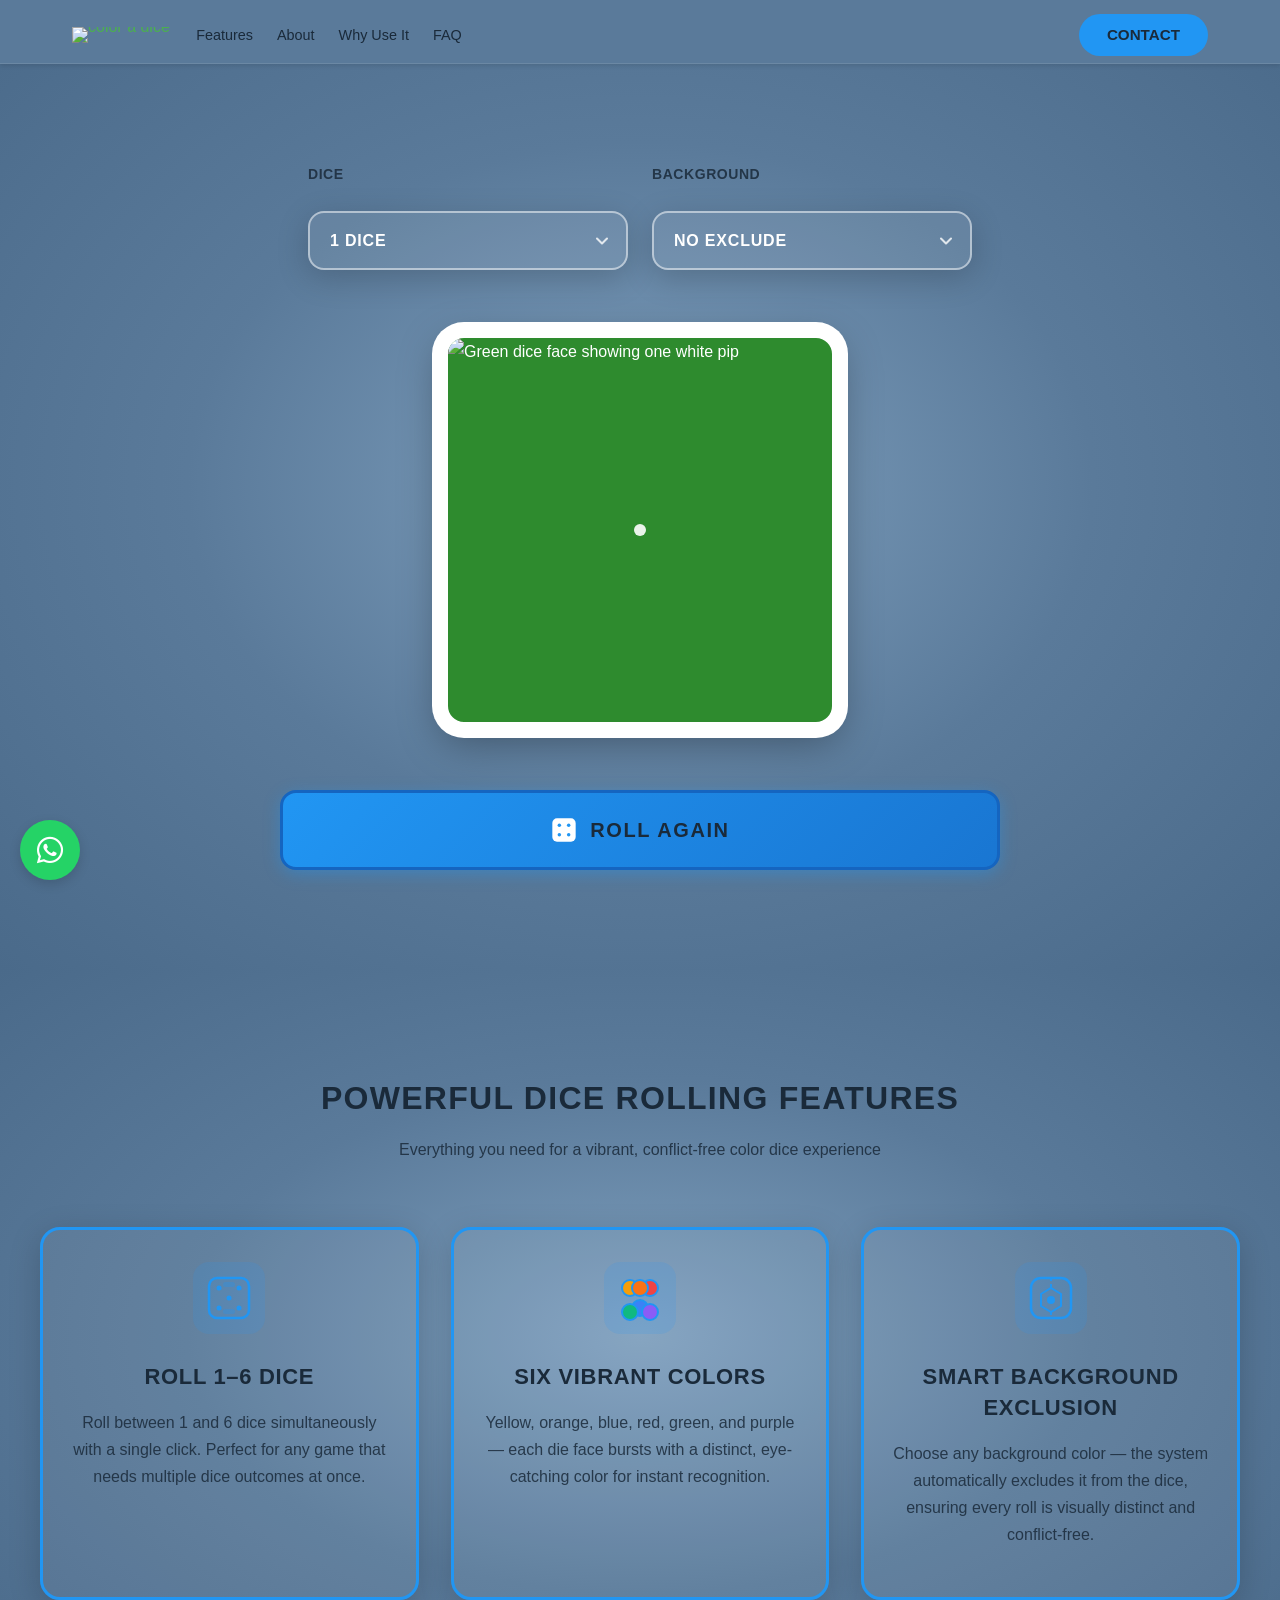
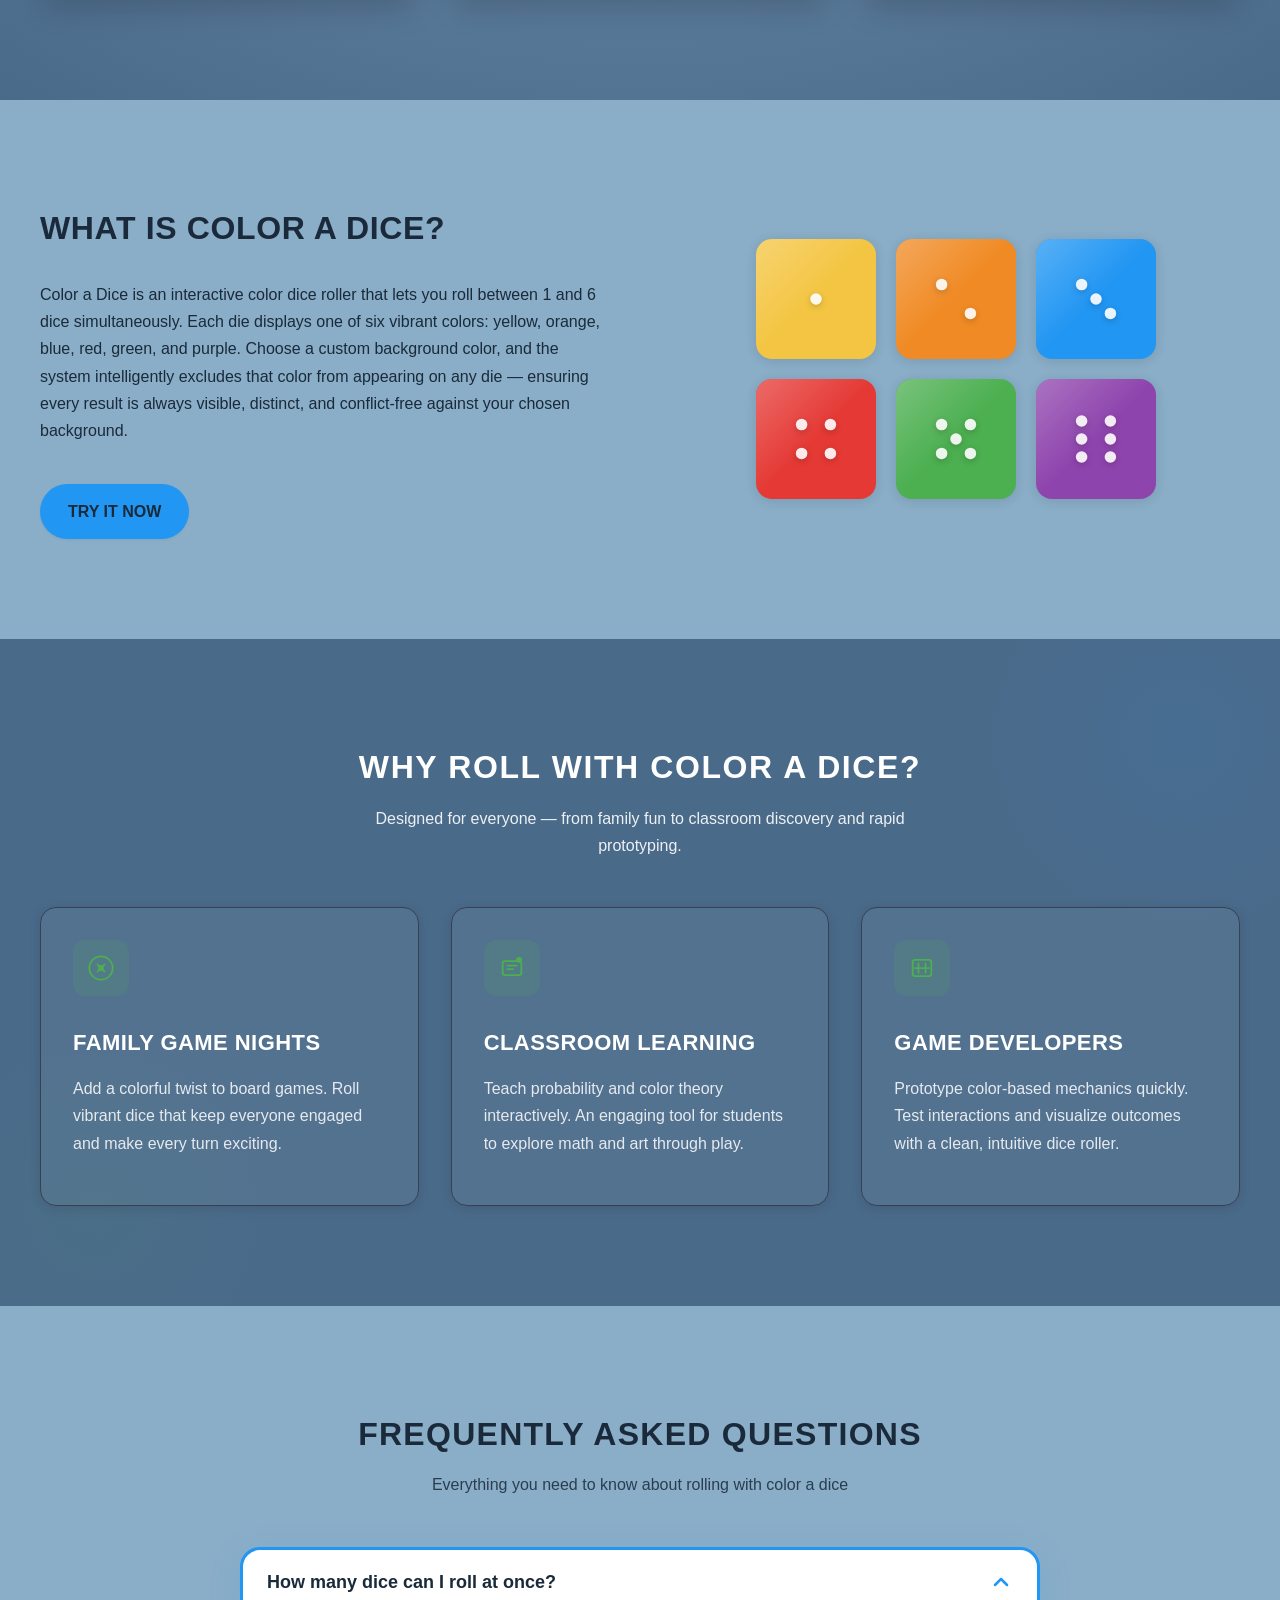
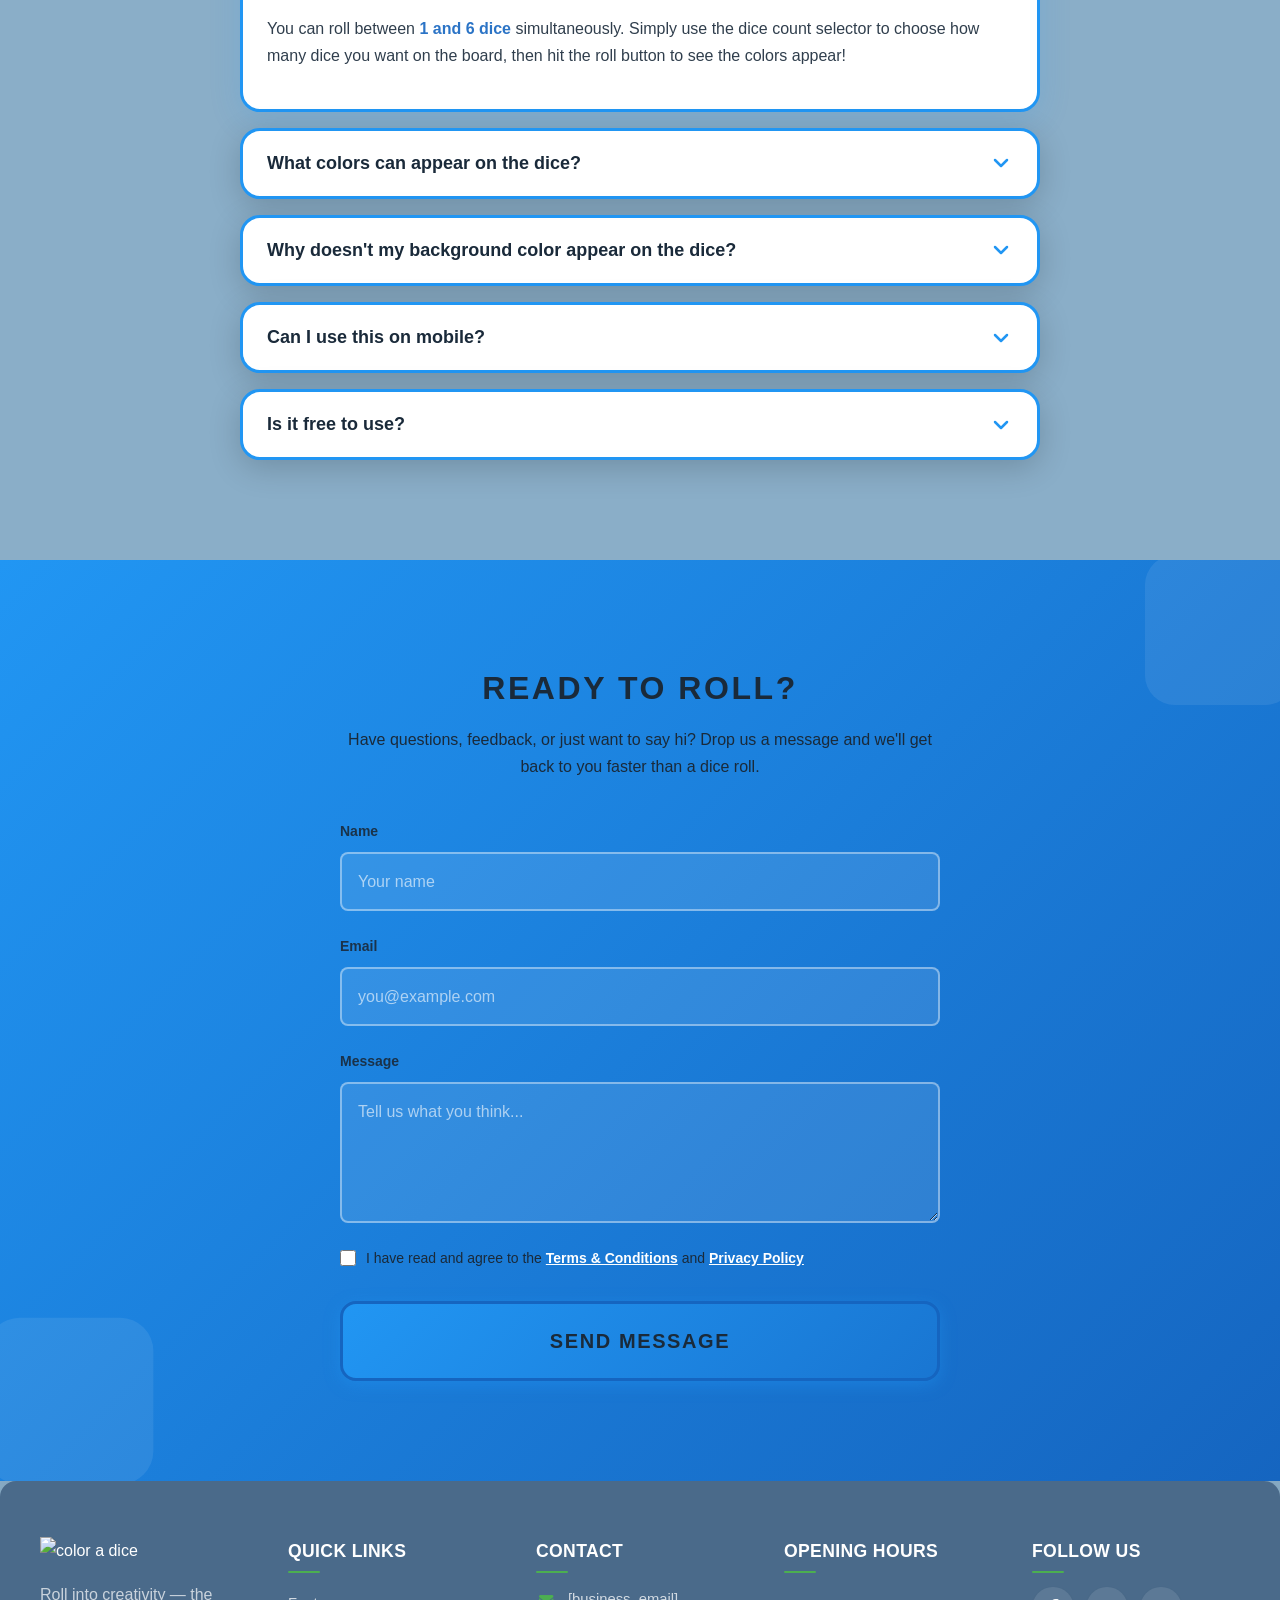
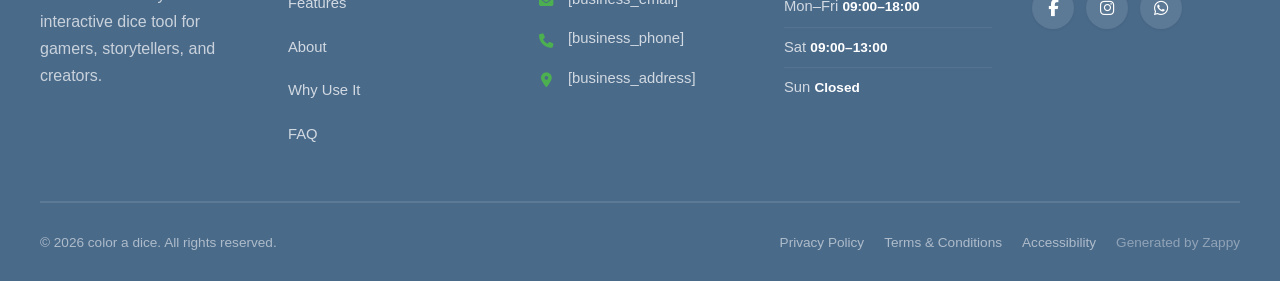
==== commit 04b3a27a: "Incremental sync: 1 page(s) — update_element" ====
--- a/public/index.html
+++ b/public/index.html
@@ -1 +1 @@
-<!doctype html><html lang="en"><head><meta charset="UTF-8"><meta content="width=device-width,initial-scale=1" name="viewport"><meta content="index, follow" name="robots"><title>Roll the Unexpected — color a dice</title><meta content="Unleash creativity with our interactive color dice roller! Roll 1–6 dice in vibrant hues—yellow, orange, blue, red, green, purple—on a custom background that never matches. Start rolling now!" name="description"><meta content="interactive story creator, color dice roller, interactive quiz platform, random color generator, creative gaming tool" name="keywords"><link href="/assets/favicon.ico" rel="icon" type="image/x-icon"><link href="/assets/favicon-16x16.png" rel="icon" type="image/png" sizes="16x16"><link href="/assets/favicon-32x32.png" rel="icon" type="image/png" sizes="32x32"><link href="/assets/favicon-48x48.png" rel="icon" type="image/png" sizes="48x48"><link href="/assets/favicon-192x192.png" rel="icon" type="image/png" sizes="192x192"><link href="/assets/favicon-512x512.png" rel="icon" type="image/png" sizes="512x512"><link href="/assets/apple-touch-icon.png" rel="apple-touch-icon"><script>!function(){"use strict";var t="9e9ddbc3-c53b-4f6a-9036-7e0a475ee34a",e="https://api.zappy5.com/api/analytics/track",a=18e5,n=2592e6,o=!0,i=!0,r=!0;var s=function(){var e="zappy_visitor_"+t,a=null;try{if(a=localStorage.getItem(e)){var o=JSON.parse(a),i=Date.now();if(i-o.created<n)return o.lastSeen=i,localStorage.setItem(e,JSON.stringify(o)),o.id}}catch(t){console.warn("Zappy Analytics: LocalStorage not available")}var r="zv_"+Date.now()+"_"+Math.random().toString(36).substr(2,9);try{localStorage.setItem(e,JSON.stringify({id:r,created:Date.now(),lastSeen:Date.now()}))}catch(t){}return r}(),c=function(){var e="zappy_session_"+t,n=null;try{if(n=sessionStorage.getItem(e)){var o=JSON.parse(n),i=Date.now();if(i-o.timestamp<a)return o.timestamp=i,sessionStorage.setItem(e,JSON.stringify(o)),o.id}}catch(t){console.warn("Zappy Analytics: SessionStorage not available")}var r="zs_"+Date.now()+"_"+Math.random().toString(36).substr(2,9);try{sessionStorage.setItem(e,JSON.stringify({id:r,timestamp:Date.now()}))}catch(t){}return r}();function l(a,n){n=n||{};var o={website_id:t,event_type:a,page_path:window.location.pathname,referrer:document.referrer||"direct",visitor_id:s,session_id:c,metadata:n};if(navigator.sendBeacon){var i=new Blob([JSON.stringify(o)],{type:"application/json"});navigator.sendBeacon(e,i)}else fetch(e,{method:"POST",headers:{"Content-Type":"application/json"},body:JSON.stringify(o),keepalive:!0}).catch(function(t){console.warn("Zappy Analytics: Failed to track event",t)})}o&&l("pageview",{title:document.title,url:window.location.href}),i&&document.addEventListener("click",function(t){var e=t.target;if("BUTTON"===e.tagName||e.closest("button")){var a="BUTTON"===e.tagName?e:e.closest("button");l("click",{element:"button",text:a.textContent.trim().substring(0,100),id:a.id||null,class:a.className||null})}else if("A"===e.tagName||e.closest("a")){var n="A"===e.tagName?e:e.closest("a");l("navigation",{element:"link",text:n.textContent.trim().substring(0,100),href:n.href,external:n.hostname!==window.location.hostname})}},!0),r&&document.addEventListener("submit",function(t){var e=t.target;l("form_submit",{form_id:e.id||null,form_name:e.name||null,form_action:e.action||null,form_method:e.method||"GET"})},!0);var d=Date.now();window.addEventListener("beforeunload",function(){l("page_unload",{time_on_page:Math.floor((Date.now()-d)/1e3),page_path:window.location.pathname})}),window.zappyAnalytics={track:l,getVisitorId:function(){return s},getSessionId:function(){return c}}}()</script><meta content="Roll the Unexpected — color a dice" property="og:title"><meta content="Unleash creativity with our interactive color dice roller! Roll 1–6 dice in vibrant hues—yellow, orange, blue, red, green, purple—on a custom background that never matches. Start rolling now!" property="og:description"><meta content="summary_large_image" name="twitter:card"><meta content="Roll the Unexpected — color a dice" name="twitter:title"><meta content="Unleash creativity with our interactive color dice roller! Roll 1–6 dice in vibrant hues—yellow, orange, blue, red, green, purple—on a custom background that never matches. Start rolling now!" name="twitter:description"><meta content="website" property="og:type"><meta content="en_US" property="og:locale"><link href="https://cdnjs.cloudflare.com/ajax/libs/font-awesome/6.4.0/css/all.min.css" rel="stylesheet"><link href="https://fonts.googleapis.com/css2?family=Nunito:wght@400;500;600;700;800&amp;display=swap" rel="stylesheet"><link href="https://fonts.googleapis.com" rel="preconnect"><link href="https://fonts.gstatic.com" rel="preconnect" crossorigin><style>.skip-link{position:absolute;top:0;left:0;transform:translateY(-200%);padding:12px 18px;background:var(--bg-dark,#1a1a1a);color:var(--text-light,#fff);font-weight:600;border-radius:0 0 8px 0;z-index:10000}.skip-link:focus{transform:none;outline:2px solid var(--ring,#fff);outline-offset:2px}:focus-visible{outline:2px solid var(--ring,currentColor);outline-offset:3px}</style><link href="/assets/favicon.ico" rel="icon" type="image/x-icon"><link href="/assets/favicon-16x16.png" rel="icon" type="image/png" sizes="16x16"><link href="/assets/favicon-32x32.png" rel="icon" type="image/png" sizes="32x32"><link href="/assets/favicon-48x48.png" rel="icon" type="image/png" sizes="48x48"><link href="/assets/favicon-192x192.png" rel="icon" type="image/png" sizes="192x192"><link href="/assets/favicon-512x512.png" rel="icon" type="image/png" sizes="512x512"><link href="/assets/apple-touch-icon.png" rel="apple-touch-icon"><link href="https://cdn.jsdelivr.net/npm/vanilla-cookieconsent@3/dist/cookieconsent.css" rel="stylesheet"><script src="https://cdn.jsdelivr.net/npm/vanilla-cookieconsent@3/dist/cookieconsent.umd.js"></script><script src="https://cdn.jsdelivr.net/gh/mickidum/acc_toolbar/acctoolbar/acctoolbar.min.js"></script><link href="/styles.css" rel="stylesheet"><script>window.ZAPPY_WEBSITE_ID="9e9ddbc3-c53b-4f6a-9036-7e0a475ee34a",window.ZAPPY_API_BASE="https://api.zappy5.com"</script><style id="zappy-dropdown-submenu-styles">#navMenu li:has(.sub-menu),.nav-menu li:has(.sub-menu),.navbar li:has(.sub-menu),nav li:has(.sub-menu){position:relative}#navMenu .sub-menu,.nav-menu .sub-menu,.navbar .sub-menu,nav .sub-menu{display:block!important;position:absolute!important;top:100%;left:0;min-width:220px;background:#fff;border-radius:8px;box-shadow:0 8px 25px rgba(0,0,0,.15);padding:8px 0;opacity:0;visibility:hidden;transform:translateY(10px);transition:all .3s ease;z-index:1000;list-style:none;pointer-events:none}#navMenu li:hover>.sub-menu,.nav-menu li:hover>.sub-menu,.navbar li:hover>.sub-menu,nav li:hover>.sub-menu{opacity:1!important;visibility:visible!important;transform:translateY(0)!important;pointer-events:auto!important}.sub-menu li{list-style:none;margin:0;padding:0}.sub-menu a{display:block!important;padding:10px 16px!important;color:var(--text-dark,#333)!important;font-weight:500;text-decoration:none;white-space:nowrap;transition:background-color .2s}.sub-menu .zappy-nav-child>a{padding-left:28px!important;font-size:.9em!important;opacity:.85!important}[dir=rtl] .sub-menu .zappy-nav-child>a,html[lang=ar] .sub-menu .zappy-nav-child>a,html[lang=he] .sub-menu .zappy-nav-child>a{padding-left:10px!important;padding-right:28px!important}.sub-menu .zappy-nav-parent>a{font-weight:600!important}.sub-menu a:hover{background-color:#f5f5f5}[dir=rtl] .nav-menu .sub-menu,[dir=rtl] .navbar .sub-menu,[dir=rtl] nav .sub-menu,html[lang=ar] .nav-menu .sub-menu,html[lang=ar] .navbar .sub-menu,html[lang=ar] nav .sub-menu,html[lang=he] .nav-menu .sub-menu,html[lang=he] .navbar .sub-menu,html[lang=he] nav .sub-menu{left:auto!important;right:0!important}.sub-menu:empty,.sub-menu:not(:has(li)):not(:has(> a)),.sub-menu:not(:has(li:not(.zappy-hidden-menu-item))):not(:has(> a)){display:none!important;opacity:0!important;visibility:hidden!important;pointer-events:none!important}li:has(.menu-group-title):hover>.sub-menu{opacity:1!important;visibility:visible!important;transform:translateY(0)!important;pointer-events:auto!important}#navMenu>li>.menu-group-title,.nav-menu>li>.menu-group-title{display:inline-block;padding:.5rem 1rem;cursor:default;user-select:none}@media (max-width:768px){#navMenu .sub-menu,.nav-menu .sub-menu,.navbar .sub-menu,nav .sub-menu{position:static!important;transform:none!important;box-shadow:none!important;background:0 0!important;max-height:0;overflow:hidden;opacity:0;visibility:hidden;transition:max-height .3s ease,opacity .3s ease;padding:0!important;border-radius:0!important}#navMenu .sub-menu.mobile-expanded,.nav-menu .sub-menu.mobile-expanded,.navbar .sub-menu.mobile-expanded{max-height:none!important;overflow-y:visible!important;opacity:1!important;visibility:visible!important;padding:8px 0 8px 16px!important}[dir=rtl] .sub-menu.mobile-expanded,html[lang=he] .sub-menu.mobile-expanded{padding:8px 16px 8px 0!important}#navMenu li:hover>.sub-menu,.nav-menu li:hover>.sub-menu,.navbar li:hover>.sub-menu,nav li:hover>.sub-menu{opacity:0;visibility:hidden;pointer-events:none}#navMenu li>.sub-menu.mobile-expanded,.nav-menu li>.sub-menu.mobile-expanded,.navbar li>.sub-menu.mobile-expanded,nav li>.sub-menu.mobile-expanded{opacity:1!important;visibility:visible!important;pointer-events:auto!important}#navMenu li:has(.sub-menu),.nav-menu li:has(.sub-menu),.navbar li:has(.sub-menu),nav li:has(.sub-menu){display:flex!important;flex-wrap:wrap!important;align-items:center!important;position:relative!important;min-height:44px!important}#navMenu li:has(.sub-menu)>a,.nav-menu li:has(.sub-menu)>a,.navbar li:has(.sub-menu)>a,nav li:has(.sub-menu)>a{flex:1!important;min-width:0!important}#navMenu li:has(.sub-menu)>.menu-group-title,.nav-menu li:has(.sub-menu)>.menu-group-title,.navbar li:has(.sub-menu)>.menu-group-title,nav li:has(.sub-menu)>.menu-group-title{flex:1!important;min-width:0!important;padding:0!important;line-height:inherit!important}#navMenu li:has(.sub-menu)>.sub-menu,.nav-menu li:has(.sub-menu)>.sub-menu,.navbar li:has(.sub-menu)>.sub-menu,nav li:has(.sub-menu)>.sub-menu{flex-basis:100%!important;width:100%!important}#navMenu li:has(.sub-menu)>a [class*=arrow],#navMenu li:has(.sub-menu)>a [class*=chevron],.nav-menu li:has(.sub-menu)>a .fa-angle-down,.nav-menu li:has(.sub-menu)>a .fa-chevron-down,.nav-menu li:has(.sub-menu)>a [class*=arrow],.nav-menu li:has(.sub-menu)>a [class*=chevron],nav li:has(.sub-menu)>a [class*=arrow],nav li:has(.sub-menu)>a [class*=chevron]{display:none!important;visibility:hidden!important}.mobile-submenu-toggle{display:flex!important;align-items:center!important;justify-content:center!important;width:44px!important;height:auto!important;background:0 0!important;border:none!important;cursor:pointer!important;color:var(--text-dark)!important;position:static!important;flex-shrink:0!important;align-self:stretch!important;z-index:2!important;padding:0!important;margin:0!important}.mobile-submenu-toggle::after{content:''!important;width:0!important;height:0!important;border-left:6px solid transparent!important;border-right:6px solid transparent!important;border-top:7px solid currentColor!important;transition:transform .3s ease!important}.mobile-submenu-toggle.expanded::after{transform:rotate(180deg)!important}.sub-menu a{padding:10px 0!important;display:block!important;color:var(--text-dark)!important;white-space:normal!important}.sub-menu .zappy-nav-child>a{padding-left:28px!important;font-size:.9em!important;opacity:.85!important}[dir=rtl] .sub-menu .zappy-nav-child>a,html[lang=ar] .sub-menu .zappy-nav-child>a,html[lang=he] .sub-menu .zappy-nav-child>a{padding-left:0!important;padding-right:28px!important}.sub-menu .zappy-nav-parent>a{font-weight:600!important}#navMenu.active,.nav-menu.active{max-width:100vw!important;overflow-x:hidden!important;box-sizing:border-box!important}.navbar .sub-menu li a,.zappy-products-dropdown .sub-menu a,nav.navbar .sub-menu li a{color:var(--text-dark)!important}}@media (min-width:769px){.mobile-submenu-toggle{display:none!important}}</style><style id="zappy-widget-visibility">html[dir=rtl] .whatsapp-float{right:20px!important;left:auto!important}html:not([dir]) .whatsapp-float,html[dir=ltr] .whatsapp-float{left:20px!important;right:auto!important}html[dir=rtl] #mic-access-tool-general-button,html[dir=rtl] #mic-init-access-tool #mic-access-tool-general-button,html[dir=rtl] #mic-init-access-tool .mic-access-tool-general-button,html[dir=rtl] ._access-icon,html[dir=rtl] .mic-access-tool-general-button{left:20px!important;right:auto!important}html:not([dir]) #mic-access-tool-general-button,html:not([dir]) #mic-init-access-tool #mic-access-tool-general-button,html:not([dir]) #mic-init-access-tool .mic-access-tool-general-button,html:not([dir]) ._access-icon,html:not([dir]) .mic-access-tool-general-button,html[dir=ltr] #mic-access-tool-general-button,html[dir=ltr] #mic-init-access-tool #mic-access-tool-general-button,html[dir=ltr] #mic-init-access-tool .mic-access-tool-general-button,html[dir=ltr] ._access-icon,html[dir=ltr] .mic-access-tool-general-button{right:20px!important;left:auto!important}@media (max-width:768px){.whatsapp-float{display:flex!important}}@media (min-width:769px){.whatsapp-float{display:flex!important}}@media (max-width:768px){#mic-access-tool-general-button,#mic-init-access-tool #mic-access-tool-general-button,#mic-init-access-tool .mic-access-tool-general-button,._access-icon,.mic-access-tool-general-button{display:flex!important;visibility:visible!important;opacity:1!important;pointer-events:auto!important}#mic-access-tool-box.opened-mic-access-tool,#mic-init-access-tool #mic-access-tool-box.opened-mic-access-tool,.mic-access-tool-box.opened-mic-access-tool{visibility:visible!important;opacity:1!important;pointer-events:auto!important}}@media (min-width:769px){#mic-access-tool-general-button,#mic-init-access-tool #mic-access-tool-general-button,#mic-init-access-tool .mic-access-tool-general-button,._access-icon,.mic-access-tool-general-button{display:flex!important;visibility:visible!important;opacity:1!important;pointer-events:auto!important}#mic-access-tool-box.opened-mic-access-tool,#mic-init-access-tool #mic-access-tool-box.opened-mic-access-tool,.mic-access-tool-box.opened-mic-access-tool{visibility:visible!important;opacity:1!important;pointer-events:auto!important}}</style></head><body><a href="#main" class="skip-link">Skip to main content</a><nav class="navbar"><button class="mobile-toggle" aria-label="Menu" id="mobileToggle"><svg viewBox="0 0 24 24" fill="none" height="24" width="24" class="hamburger-icon"><path d="M3 12h18M3 6h18M3 18h18" stroke="currentColor" stroke-width="2" stroke-linecap="round"/></svg> <svg viewBox="0 0 24 24" fill="none" height="24" width="24" class="close-icon" style="display:none"><path d="M18 6L6 18M6 6l12 12" stroke="currentColor" stroke-width="2" stroke-linecap="round"/></svg></button> <button class="phone-header-btn" aria-label="Call" data-phone="[business_phone]"><svg viewBox="0 0 24 24" fill="currentColor" height="20" width="20"><path d="M22 16.92v3a2 2 0 0 1-2.18 2 19.79 19.79 0 0 1-8.63-3.07 19.5 19.5 0 0 1-6-6 19.79 19.79 0 0 1-3.07-8.67A2 2 0 0 1 4.11 2h3a2 2 0 0 1 2 1.72 12.84 12.84 0 0 0 .7 2.81 2 2 0 0 1-.45 2.11L8.09 9.91a16 16 0 0 0 6 6l1.27-1.27a2 2 0 0 1 2.11-.45 12.84 12.84 0 0 0 2.81.7A2 2 0 0 1 22 16.92z"/></svg></button><div class="nav-container"><div class="nav-brand"><a href="/" class="logo-link"><img alt="color a dice" src="/assets/site-home-image-1.webp" class="logo"></a></div><ul class="nav-menu" id="navMenu"><li><a href="#features">Features</a></li><li><a href="#about">About</a></li><li><a href="#benefits">Why Use It</a></li><li><a href="#faq">FAQ</a></li><li class="mobile-contact-link nav-cta-mobile-item"><a href="#cta" class="nav-cta-btn">Contact</a></li></ul><div class="nav-cta-container"><a href="#cta" class="nav-cta-btn">Contact</a></div></div></nav><script>window.addEventListener("load",function(){const e=document.querySelector(".navbar, nav, header");if(!e)return void console.log("[Navbar] Navbar element not found");let t=document.getElementById("mobileToggle")||document.querySelector(".mobile-toggle")||document.querySelector(".hamburger")||document.querySelector(".hamburger-menu")||document.querySelector(".menu-toggle")||document.querySelector(".burger-menu")||document.querySelector('[aria-label="Menu"]')||document.querySelector('[aria-label="תפריט"]');const o=document.querySelector(".phone-header-btn"),n=window.getComputedStyle(e);let r=n.backgroundColor;if(console.log("[Navbar] Initial navbar background:",r),"transparent"===r||"rgba(0, 0, 0, 0)"===r||r.startsWith("rgba")&&r.includes(", 0)")){const e=n.backgroundImage;if(e&&"none"!==e)console.log("[Navbar] Navbar has background image/gradient, using dark text"),r="rgb(240, 240, 240)";else{const e=window.getComputedStyle(document.body).backgroundColor;console.log("[Navbar] Navbar transparent, using body background:",e),r=e}}const a=r.match(/\d+/g);if(a&&a.length>=3){const e=(.299*parseInt(a[0])+.587*parseInt(a[1])+.114*parseInt(a[2]))/255;console.log("[Navbar] Mobile button colors preserved from Claude CSS (luminance:",e.toFixed(2)+")");const n=document.createElement("style");n.id="zappy-mobile-nav-fix";document.documentElement.lang;document.documentElement.dir,n.textContent='\n        /* Hide mobile buttons on desktop, show only on mobile */\n        @media (min-width: 769px) {\n          .mobile-toggle,\n          .phone-header-btn {\n            display: none !important;\n          }\n        }\n        \n        /* Show and position mobile buttons correctly on mobile */\n        @media (max-width: 768px) {\n          .navbar,\n          nav.navbar {\n            min-height: 70px !important;\n          }\n\n          .mobile-toggle,\n          .phone-header-btn {\n            position: absolute !important;\n            top: 0 !important;\n            bottom: 0 !important;\n            margin-top: auto !important;\n            margin-bottom: auto !important;\n            transform: none !important;\n            z-index: 1001 !important;\n            display: flex !important;\n            align-items: center !important;\n            justify-content: center !important;\n            width: 36px !important;\n            height: 36px !important;\n            border-radius: 50% !important;\n            border: none !important;\n            cursor: pointer !important;\n            padding: 6px !important;\n            background: none !important;\n            color: var(--nav-text, var(--text-dark)) !important;\n            touch-action: manipulation !important;\n            -webkit-tap-highlight-color: transparent !important;\n          }\n\n          html[data-zappy-site-type="ecommerce"] .phone-header-btn,\n          body[data-zappy-site-type="ecommerce"] .phone-header-btn,\n          html[data-zappy-site-type="ecommerce"] header .phone-header-btn,\n          html[data-zappy-site-type="ecommerce"] nav .phone-header-btn {\n            display: none !important;\n            visibility: hidden !important;\n            width: 0 !important;\n            height: 0 !important;\n            min-width: 0 !important;\n            overflow: hidden !important;\n          }\n          \n          /* LTR positioning (default): hamburger LEFT, phone RIGHT */\n          html:not([dir="rtl"]):not([lang="he"]):not([lang="ar"]) .mobile-toggle,\n          html[dir="ltr"] .mobile-toggle {\n            left: 12px !important;\n            right: auto !important;\n          }\n          html:not([dir="rtl"]):not([lang="he"]):not([lang="ar"]) .phone-header-btn,\n          html[dir="ltr"] .phone-header-btn {\n            right: 12px !important;\n            left: auto !important;\n          }\n          \n          /* RTL positioning: hamburger RIGHT, phone LEFT */\n          html[dir="rtl"] .mobile-toggle,\n          html[lang="he"] .mobile-toggle,\n          html[lang="ar"] .mobile-toggle {\n            right: 12px !important;\n            left: auto !important;\n          }\n          html[dir="rtl"] .phone-header-btn,\n          html[lang="he"] .phone-header-btn,\n          html[lang="ar"] .phone-header-btn {\n            left: 12px !important;\n            right: auto !important;\n          }\n          \n          /* CRITICAL: Ensure nav-container has min-height on mobile */\n          /* All children are positioned absolutely/fixed on mobile, so height:auto collapses to 0 */\n          .nav-container {\n            min-height: 70px !important;\n            position: relative !important;\n          }\n          \n          /* Ensure SVG icons are properly sized and inherit color */\n          .mobile-toggle svg,\n          .phone-header-btn svg {\n            width: 24px !important;\n            height: 24px !important;\n            /* Don\'t force display - let JavaScript control hamburger/close toggle */\n          }\n          \n          /* Reset nav-cta-container on mobile - remove desktop box-shadow/padding */\n          /* that creates a visible ghost box when CTA button is hidden */\n          .nav-cta-container {\n            box-shadow: none !important;\n            padding: 0 !important;\n          }\n          \n          /* Hide nav-cta-container entirely on mobile when there\'s no lang-switcher */\n          /* (only the CTA button is inside, and it\'s hidden on mobile) */\n          .nav-cta-container:not(:has(.lang-switcher)) {\n            display: none !important;\n          }\n          \n          /* CRITICAL: Prevent hero image fade gradient from bleeding over headline text */\n          /* The .image-fade-gradient has bottom: -30px (extends below parent) */\n          /* On mobile stacked layout, this overlaps the h1 text below the image */\n          .hero-image-column {\n            overflow: hidden !important;\n          }\n          .image-fade-gradient {\n            bottom: 0 !important;\n          }\n          \n          /* Hide desktop language switcher on mobile - hamburger menu handles it */\n          /* High specificity to override stored CSS */\n          .lang-switcher,\n          .nav-cta-container .lang-switcher,\n          .nav-container .lang-switcher,\n          .navbar .lang-switcher,\n          .navbar .nav-cta-container .lang-switcher {\n            display: none !important;\n          }\n        }\n      ';const r=document.getElementById("zappy-mobile-nav-fix");r&&r.remove(),document.head.appendChild(n),console.log("[Navbar] Critical CSS injected for mobile nav positioning");const i=window.innerWidth<=768;if(t){const e=t.querySelector(".hamburger-icon"),o=t.querySelector(".close-icon");e&&(e.style.setProperty("width","24px","important"),e.style.setProperty("height","24px","important"),e.style.setProperty("display","block","important")),o&&(o.style.setProperty("width","24px","important"),o.style.setProperty("height","24px","important"),o.style.setProperty("display","none","important")),i?(t.style.setProperty("position","absolute","important"),t.style.setProperty("top","0","important"),t.style.setProperty("bottom","0","important"),t.style.setProperty("margin-top","auto","important"),t.style.setProperty("margin-bottom","auto","important"),t.style.setProperty("transform","none","important"),t.style.setProperty("z-index","1001","important"),t.style.removeProperty("left"),t.style.removeProperty("right"),console.log("[Navbar] Mobile toggle positioning applied (mobile viewport)")):(t.style.removeProperty("position"),t.style.removeProperty("top"),t.style.removeProperty("transform"),t.style.removeProperty("z-index"),t.style.removeProperty("left"),t.style.removeProperty("right"),console.log("[Navbar] Desktop viewport - cleared mobile toggle inline positioning"))}if(o){const e=o.querySelector("svg");e&&(e.style.width="24px",e.style.height="24px",e.setAttribute("width","24"),e.setAttribute("height","24")),i?(o.style.setProperty("position","absolute","important"),o.style.setProperty("top","0","important"),o.style.setProperty("bottom","0","important"),o.style.setProperty("margin-top","auto","important"),o.style.setProperty("margin-bottom","auto","important"),o.style.setProperty("transform","none","important"),o.style.setProperty("z-index","1001","important"),o.style.removeProperty("left"),o.style.removeProperty("right"),console.log("[Navbar] Phone button positioning applied (mobile viewport)")):(o.style.removeProperty("position"),o.style.removeProperty("top"),o.style.removeProperty("transform"),o.style.removeProperty("z-index"),o.style.removeProperty("left"),o.style.removeProperty("right"),console.log("[Navbar] Desktop viewport - cleared phone button inline positioning"))}}else console.log("[Navbar] Could not parse background color:",r);t=document.getElementById("mobileToggle")||document.querySelector(".mobile-toggle")||document.querySelector(".hamburger")||document.querySelector(".hamburger-menu")||document.querySelector(".menu-toggle")||document.querySelector(".burger-menu")||document.querySelector('[aria-label="Menu"]')||document.querySelector('[aria-label="תפריט"]');const i=document.getElementById("navMenu")||document.querySelector(".nav-menu")||document.querySelector(".nav-links")||document.querySelector("nav ul:not(.submenu)");if(!t||!i)return void console.log("[Navbar] Mobile toggle or menu not found:",{toggle:!!t,menu:!!i});i.id||(i.id="navMenu"),console.log("[Navbar] Initializing mobile menu...");const l=t.cloneNode(!0);t.parentNode.replaceChild(l,t);var s=0;function p(e){var t=Date.now();t-s<300||(s=t,function(e){e.preventDefault(),e.stopPropagation();const t=l.querySelector(".hamburger-icon"),o=l.querySelector(".close-icon");i.classList.contains("active")?(i.classList.remove("active"),t&&t.style.setProperty("display","block","important"),o&&o.style.setProperty("display","none","important"),document.body.style.overflow="",document.body.classList.remove("menu-open"),console.log("[Navbar] Menu closed")):(i.classList.add("active"),t&&t.style.setProperty("display","none","important"),o&&o.style.setProperty("display","block","important"),document.body.style.overflow="hidden",document.body.classList.add("menu-open"),console.log("[Navbar] Menu opened"))}(e))}l.addEventListener("click",p),l.addEventListener("touchend",p),document.addEventListener("keydown",function(e){if(("Escape"===e.key||"Esc"===e.key)&&i.classList.contains("active")){const e=l.querySelector(".hamburger-icon"),t=l.querySelector(".close-icon");i.classList.remove("active"),e&&e.style.setProperty("display","block","important"),t&&t.style.setProperty("display","none","important"),document.body.style.overflow="",document.body.classList.remove("menu-open"),console.log("[Navbar] Menu closed (Escape)")}}),i.querySelectorAll("a").forEach(function(e){e.addEventListener("click",function(){if("#"===this.getAttribute("href"))return;const e=l.querySelector(".hamburger-icon"),t=l.querySelector(".close-icon");i.classList.remove("active"),e&&e.style.setProperty("display","block","important"),t&&t.style.setProperty("display","none","important"),document.body.style.overflow="",document.body.classList.remove("menu-open"),console.log("[Navbar] Menu closed (link clicked)")})});var m=i.querySelectorAll(".dropdown-toggle");m.forEach(function(e){e.addEventListener("click",function(e){e.preventDefault(),e.stopPropagation();var t=this.closest(".nav-dropdown");t&&(t.parentNode.querySelectorAll(".nav-dropdown.open").forEach(function(e){e!==t&&e.classList.remove("open")}),t.classList.toggle("open"),console.log("[Navbar] Dropdown toggled:",t.classList.contains("open")?"open":"closed"))})}),document.addEventListener("click",function(e){e.target.closest(".nav-dropdown")||document.querySelectorAll(".nav-dropdown.open").forEach(function(e){e.classList.remove("open")})}),console.log("[Navbar] Dropdown handlers initialized for "+m.length+" dropdowns"),o&&o.addEventListener("click",function(){const e=document.querySelectorAll('a[href^="tel:"]'),t=e.length>0?e[0].getAttribute("href").replace("tel:",""):"[business_phone]";window.location.href="tel:"+t,console.log("[Navbar] Phone button clicked")}),console.log("[Navbar] Mobile menu initialized successfully")})</script><main id="main"><section class="home-hero-section" data-band-index="0" data-layout-spec="Home-hero" id="hero" data-hero-type="fullscreen-scrim"><div class="home-hero-section__bg-wrapper" aria-hidden="true"><img alt="Muted steel-blue gradient background with subtle radial center glow" src="/assets/site-home-hero-hero-bg-1.webp" data-aspect-ratio="16:9" data-context="Muted steel-blue gradient background with a subtle radial glow in the center, giving depth to the dice display area. Composition: full-bleed background fill. Framing: full-bleed, corner-to-corner. Background: muted steel-blue #6b8cae with subtle radial lighter glow at center. Treatment: full-bleed background" data-dominant-color="#6b8cae" data-placeholder="home-hero-hero-bg-1" data-treatment="full-bleed background" height="675" loading="eager" width="1200" data-hero-bg="true" fetchpriority="high"></div><div class="home-hero-section__content"><div class="home-hero-section__text"><div class="home-hero-section__controls"><div class="home-hero-section__select-wrapper"><label class="home-hero-section__label" for="dice-count">Dice</label><div class="home-hero-section__select"><select class="home-hero-section__dropdown" id="dice-count"><option value="1">1 DICE</option><option value="2">2 DICE</option><option value="3">3 DICE</option><option value="4">4 DICE</option><option value="5">5 DICE</option><option value="6">6 DICE</option></select> <svg viewBox="0 0 24 24" fill="none" aria-hidden="true" class="home-hero-section__chevron" stroke="currentColor" stroke-linecap="round" stroke-linejoin="round" stroke-width="2.5"><polyline points="6 9 12 15 18 9"/></svg></div></div><div class="home-hero-section__select-wrapper"><label class="home-hero-section__label" for="bg-color">Background</label><div class="home-hero-section__select"><select class="home-hero-section__dropdown" id="bg-color"><option value="none">No Exclude</option><option value="yellow">Yellow</option><option value="orange">Orange</option><option value="blue">Blue</option><option value="red">Red</option><option value="green">Green</option><option value="purple">Purple</option></select> <svg viewBox="0 0 24 24" fill="none" aria-hidden="true" class="home-hero-section__chevron" stroke="currentColor" stroke-linecap="round" stroke-linejoin="round" stroke-width="2.5"><polyline points="6 9 12 15 18 9"/></svg></div></div></div><div class="home-hero-section__dice-area"><img alt="Green dice face showing one white pip" src="/assets/site-home-hero-hero-image-2.webp" class="cutout home-hero-section__dice-img" data-aspect-ratio="1:1" data-context="A single green dice face showing one white dot (value 1) centered on screen, rendered as a large rounded-square tile with a white glow border and drop shadow. Composition: isolated cutout, centered on page. Framing: centered with generous negative space on all sides. Background: transparent over steel-blue gradient. Treatment: background-removed cutout" data-dominant-color="#2e8b2e" data-placeholder="home-hero-hero-image-2" data-treatment="background-removed cutout" decoding="async" height="600" loading="lazy" width="600"> <svg viewBox="0 0 24 24" fill="white" aria-hidden="true" class="home-hero-section__pip"><circle cx="12" cy="12" r="3"/></svg></div><button class="home-hero-section__cta" type="button"><svg viewBox="0 0 24 24" fill="white" aria-hidden="true" class="home-hero-section__cta-icon"><rect height="20" rx="4" width="20" x="2" y="2" ry="4"/><circle cx="8" cy="8" r="1.5" fill="#2196f3"/><circle cx="16" cy="16" r="1.5" fill="#2196f3"/><circle cx="16" cy="8" r="1.5" fill="#2196f3"/><circle cx="8" cy="16" r="1.5" fill="#2196f3"/></svg> ROLL AGAIN</button></div></div></section><section class="home-features-section" data-band-index="1" data-layout-spec="Home-features" id="features"><div class="home-features-section__container"><div class="home-features-section__header"><h2 class="home-features-section__title">Powerful Dice Rolling Features</h2><p class="home-features-section__subtitle">Everything you need for a vibrant, conflict-free color dice experience</p></div><div class="home-features-section__grid"><article class="home-features-section__card"><div class="home-features-section__card-icon"><svg viewBox="0 0 48 48" fill="none" data-element-type="icon" data-icon-type="svg" xmlns="http://www.w3.org/2000/svg" height="48" width="48"><rect height="40" rx="8" width="40" x="4" y="4" fill="none" stroke="currentColor" stroke-width="2.5"/><circle cx="14" cy="14" r="2.5" fill="currentColor"/><circle cx="34" cy="34" r="2.5" fill="currentColor"/><circle cx="14" cy="34" r="2.5" fill="currentColor"/><circle cx="34" cy="14" r="2.5" fill="currentColor"/><circle cx="24" cy="24" r="2.5" fill="currentColor"/><rect height="5" rx="2.5" width="12" x="18" y="8" fill="currentColor" opacity="0.3"/><rect height="5" rx="2.5" width="12" x="18" y="35" fill="currentColor" opacity="0.3"/></svg></div><h3 class="home-features-section__card-title">Roll 1–6 Dice</h3><p class="home-features-section__card-text">Roll between 1 and 6 dice simultaneously with a single click. Perfect for any game that needs multiple dice outcomes at once.</p></article><article class="home-features-section__card"><div class="home-features-section__card-icon"><svg viewBox="0 0 48 48" fill="none" data-element-type="icon" data-icon-type="svg" xmlns="http://www.w3.org/2000/svg" height="48" width="48"><circle cx="14" cy="14" r="8" fill="#F59E0B" stroke="currentColor" stroke-width="2"/><circle cx="34" cy="14" r="8" fill="#EF4444" stroke="currentColor" stroke-width="2"/><circle cx="24" cy="34" r="8" fill="#3B82F6" stroke="currentColor" stroke-width="2"/><circle cx="14" cy="38" r="8" fill="#10B981" stroke="currentColor" stroke-width="2"/><circle cx="34" cy="38" r="8" fill="#8B5CF6" stroke="currentColor" stroke-width="2"/><circle cx="24" cy="14" r="8" fill="#F97316" stroke="currentColor" stroke-width="2"/></svg></div><h3 class="home-features-section__card-title">Six Vibrant Colors</h3><p class="home-features-section__card-text">Yellow, orange, blue, red, green, and purple — each die face bursts with a distinct, eye-catching color for instant recognition.</p></article><article class="home-features-section__card"><div class="home-features-section__card-icon"><svg viewBox="0 0 48 48" fill="none" data-element-type="icon" data-icon-type="svg" xmlns="http://www.w3.org/2000/svg" height="48" width="48"><rect height="40" rx="10" width="40" x="4" y="4" fill="none" stroke="currentColor" stroke-width="2.5"/><path d="M14 20 L24 14 L34 20 L34 32 L24 38 L14 32 Z" stroke="currentColor" stroke-width="2" fill="none"/><circle cx="24" cy="26" r="4" fill="currentColor"/><line stroke="currentColor" stroke-dasharray="3 3" stroke-width="2" x1="24" x2="24" y1="4" y2="14"/><line stroke="currentColor" stroke-dasharray="3 3" stroke-width="2" x1="24" x2="24" y1="38" y2="44"/></svg></div><h3 class="home-features-section__card-title">Smart Background Exclusion</h3><p class="home-features-section__card-text">Choose any background color — the system automatically excludes it from the dice, ensuring every roll is visually distinct and conflict-free.</p></article></div></div></section><section class="home-about-section" data-band-index="2" data-layout-spec="Home-about" id="about"><div class="home-about-section__container"><div class="home-about-section__editorial-grid"><div class="home-about-section__text"><h2 class="home-about-section__heading">What is Color a Dice?</h2><p class="home-about-section__description">Color a Dice is an interactive color dice roller that lets you roll between 1 and 6 dice simultaneously. Each die displays one of six vibrant colors: yellow, orange, blue, red, green, and purple. Choose a custom background color, and the system intelligently excludes that color from appearing on any die — ensuring every result is always visible, distinct, and conflict-free against your chosen background.</p><a href="#try" class="home-about-section__cta">Try It Now</a></div><div class="home-about-section__media"><div class="home-about-section__dice-grid"><div class="home-about-section__die home-about-section__die--yellow"><svg viewBox="0 0 100 100" data-element-type="icon" data-icon-type="svg" class="home-about-section__die-svg"><circle cx="50" cy="50" r="8" fill="currentColor"/></svg></div><div class="home-about-section__die home-about-section__die--orange"><svg viewBox="0 0 100 100" data-element-type="icon" data-icon-type="svg" class="home-about-section__die-svg"><circle cx="30" cy="30" r="8" fill="currentColor"/><circle cx="70" cy="70" r="8" fill="currentColor"/></svg></div><div class="home-about-section__die home-about-section__die--blue"><svg viewBox="0 0 100 100" data-element-type="icon" data-icon-type="svg" class="home-about-section__die-svg"><circle cx="30" cy="30" r="8" fill="currentColor"/><circle cx="50" cy="50" r="8" fill="currentColor"/><circle cx="70" cy="70" r="8" fill="currentColor"/></svg></div><div class="home-about-section__die home-about-section__die--red"><svg viewBox="0 0 100 100" data-element-type="icon" data-icon-type="svg" class="home-about-section__die-svg"><circle cx="30" cy="30" r="8" fill="currentColor"/><circle cx="70" cy="30" r="8" fill="currentColor"/><circle cx="30" cy="70" r="8" fill="currentColor"/><circle cx="70" cy="70" r="8" fill="currentColor"/></svg></div><div class="home-about-section__die home-about-section__die--green"><svg viewBox="0 0 100 100" data-element-type="icon" data-icon-type="svg" class="home-about-section__die-svg"><circle cx="30" cy="30" r="8" fill="currentColor"/><circle cx="70" cy="30" r="8" fill="currentColor"/><circle cx="50" cy="50" r="8" fill="currentColor"/><circle cx="30" cy="70" r="8" fill="currentColor"/><circle cx="70" cy="70" r="8" fill="currentColor"/></svg></div><div class="home-about-section__die home-about-section__die--purple"><svg viewBox="0 0 100 100" data-element-type="icon" data-icon-type="svg" class="home-about-section__die-svg"><circle cx="30" cy="25" r="8" fill="currentColor"/><circle cx="70" cy="25" r="8" fill="currentColor"/><circle cx="30" cy="50" r="8" fill="currentColor"/><circle cx="70" cy="50" r="8" fill="currentColor"/><circle cx="30" cy="75" r="8" fill="currentColor"/><circle cx="70" cy="75" r="8" fill="currentColor"/></svg></div></div></div></div></div></section><section class="home-benefits-section" data-band-index="3" data-layout-spec="Home-benefits" id="benefits"><div class="home-benefits-section__container"><div class="home-benefits-section__header"><h2 class="home-benefits-section__title">Why Roll with Color a Dice?</h2><p class="home-benefits-section__subtitle">Designed for everyone — from family fun to classroom discovery and rapid prototyping.</p></div><div class="home-benefits-section__grid"><article class="home-benefits-section__card"><div class="home-benefits-section__card-icon"><svg viewBox="0 0 24 24" fill="none" data-element-type="icon" data-icon-type="svg" xmlns="http://www.w3.org/2000/svg" aria-hidden="true"><circle cx="12" cy="12" r="10" stroke="currentColor" stroke-width="1.5"/><path d="M9 9L15 15M15 9L9 15" stroke="currentColor" stroke-width="1.5" stroke-linecap="round"/><circle cx="12" cy="12" r="2" fill="currentColor"/></svg></div><h3 class="home-benefits-section__card-title">Family Game Nights</h3><p class="home-benefits-section__card-text">Add a colorful twist to board games. Roll vibrant dice that keep everyone engaged and make every turn exciting.</p></article><article class="home-benefits-section__card"><div class="home-benefits-section__card-icon"><svg viewBox="0 0 24 24" fill="none" data-element-type="icon" data-icon-type="svg" xmlns="http://www.w3.org/2000/svg" aria-hidden="true"><rect height="12" rx="1.5" width="16" x="4" y="6" stroke="currentColor" stroke-width="1.5"/><path d="M8 10H16M8 13H13" stroke="currentColor" stroke-width="1.5" stroke-linecap="round"/><circle cx="18" cy="5" r="2" fill="currentColor"/></svg></div><h3 class="home-benefits-section__card-title">Classroom Learning</h3><p class="home-benefits-section__card-text">Teach probability and color theory interactively. An engaging tool for students to explore math and art through play.</p></article><article class="home-benefits-section__card"><div class="home-benefits-section__card-icon"><svg viewBox="0 0 24 24" fill="none" data-element-type="icon" data-icon-type="svg" xmlns="http://www.w3.org/2000/svg" aria-hidden="true"><path d="M6 5L18 5C19.1046 5 20 5.89543 20 7L20 17C20 18.1046 19.1046 19 18 19L6 19C4.89543 19 4 18.1046 4 17L4 7C4 5.89543 4.89543 5 6 5Z" stroke="currentColor" stroke-width="1.5"/><path d="M9 8L9 16M15 8L15 16M6 12L18 12" stroke="currentColor" stroke-width="1.5" stroke-linecap="round"/></svg></div><h3 class="home-benefits-section__card-title">Game Developers</h3><p class="home-benefits-section__card-text">Prototype color-based mechanics quickly. Test interactions and visualize outcomes with a clean, intuitive dice roller.</p></article></div></div></section><section class="home-faq-section" data-band-index="4" data-layout-spec="Home-faq" id="faq"><div class="home-faq-section__container"><div class="home-faq-section__header"><h2 class="home-faq-section__title">Frequently Asked Questions</h2><p class="home-faq-section__subtitle">Everything you need to know about rolling with color a dice</p></div><div class="home-faq-section__list"><details class="faq-item" open><summary class="faq-item__question"><span class="faq-item__question-text">How many dice can I roll at once?</span> <span class="faq-item__icon" aria-hidden="true"><svg viewBox="0 0 24 24" fill="none" data-element-type="icon" data-icon-type="svg" xmlns="http://www.w3.org/2000/svg" height="24" width="24"><path d="M6 9L12 15L18 9" stroke="currentColor" stroke-width="2.5" stroke-linecap="round" stroke-linejoin="round"/></svg></span></summary><div class="faq-item__answer"><p>You can roll between <strong>1 and 6 dice</strong> simultaneously. Simply use the dice count selector to choose how many dice you want on the board, then hit the roll button to see the colors appear!</p></div></details><details class="faq-item"><summary class="faq-item__question"><span class="faq-item__question-text">What colors can appear on the dice?</span> <span class="faq-item__icon" aria-hidden="true"><svg viewBox="0 0 24 24" fill="none" data-element-type="icon" data-icon-type="svg" xmlns="http://www.w3.org/2000/svg" height="24" width="24"><path d="M6 9L12 15L18 9" stroke="currentColor" stroke-width="2.5" stroke-linecap="round" stroke-linejoin="round"/></svg></span></summary><div class="faq-item__answer"><p>The dice feature six vibrant colors: <span class="color-swatch color-swatch--yellow"></span> Yellow, <span class="color-swatch color-swatch--orange"></span> Orange, <span class="color-swatch color-swatch--blue"></span> Blue, <span class="color-swatch color-swatch--red"></span> Red, <span class="color-swatch color-swatch--green"></span> Green, and <span class="color-swatch color-swatch--purple"></span> Purple. Each die face displays one of these colors on every roll.</p></div></details><details class="faq-item"><summary class="faq-item__question"><span class="faq-item__question-text">Why doesn't my background color appear on the dice?</span> <span class="faq-item__icon" aria-hidden="true"><svg viewBox="0 0 24 24" fill="none" data-element-type="icon" data-icon-type="svg" xmlns="http://www.w3.org/2000/svg" height="24" width="24"><path d="M6 9L12 15L18 9" stroke="currentColor" stroke-width="2.5" stroke-linecap="round" stroke-linejoin="round"/></svg></span></summary><div class="faq-item__answer"><p>That's our <strong>smart exclusion system</strong> at work! When you select a custom background color, our algorithm automatically removes that color from the dice pool. This ensures the dice always remain visually distinct and never blend into the background — creating a clean, conflict-free experience every time.</p></div></details><details class="faq-item"><summary class="faq-item__question"><span class="faq-item__question-text">Can I use this on mobile?</span> <span class="faq-item__icon" aria-hidden="true"><svg viewBox="0 0 24 24" fill="none" data-element-type="icon" data-icon-type="svg" xmlns="http://www.w3.org/2000/svg" height="24" width="24"><path d="M6 9L12 15L18 9" stroke="currentColor" stroke-width="2.5" stroke-linecap="round" stroke-linejoin="round"/></svg></span></summary><div class="faq-item__answer"><p>Absolutely! color a dice is built as a <strong>fully responsive</strong> web application. Whether you're on a phone, tablet, or desktop, the dice roller adapts beautifully to your screen size. The touch-friendly controls make rolling on mobile just as fun as on desktop.</p></div></details><details class="faq-item"><summary class="faq-item__question"><span class="faq-item__question-text">Is it free to use?</span> <span class="faq-item__icon" aria-hidden="true"><svg viewBox="0 0 24 24" fill="none" data-element-type="icon" data-icon-type="svg" xmlns="http://www.w3.org/2000/svg" height="24" width="24"><path d="M6 9L12 15L18 9" stroke="currentColor" stroke-width="2.5" stroke-linecap="round" stroke-linejoin="round"/></svg></span></summary><div class="faq-item__answer"><p>Yes! color a dice is <strong>completely free</strong> to use with no hidden costs, subscriptions, or in-app purchases. Just open the app and start rolling — it's that simple. We believe fun, interactive tools should be accessible to everyone.</p></div></details></div></div></section><section class="home-cta-section" data-band-index="5" data-layout-spec="Home-cta" id="cta"><div class="home-cta-section__container"><div class="home-cta-section__header"><h2 class="home-cta-section__title">Ready to Roll?</h2><p class="home-cta-section__subtitle">Have questions, feedback, or just want to say hi? Drop us a message and we'll get back to you faster than a dice roll.</p></div><form class="contact-form home-cta-section__form"><div class="home-cta-section__input-group"><label class="home-cta-section__label" for="cta-name">Name</label> <input class="home-cta-section__input" name="name" required type="text" id="cta-name" placeholder="Your name"></div><div class="home-cta-section__input-group"><label class="home-cta-section__label" for="cta-email">Email</label> <input class="home-cta-section__input" name="email" required type="email" id="cta-email" placeholder="you@example.com"></div><div class="home-cta-section__input-group"><label class="home-cta-section__label" for="cta-message">Message</label> <textarea class="home-cta-section__textarea" id="cta-message" name="message" placeholder="Tell us what you think..." required rows="4"></textarea></div><div class="home-cta-section__consent privacy-consent"><label class="home-cta-section__consent-label privacy-consent-label"><input class="home-cta-section__checkbox privacy-consent-checkbox" name="privacy_consent" required type="checkbox"> <span class="home-cta-section__consent-text">I have read and agree to the <a href="/terms" class="home-cta-section__consent-link" target="_blank" style="color:#FFFFFF !important">Terms &amp; Conditions</a> and <a href="/privacy" class="home-cta-section__consent-link" target="_blank" style="color:#FFFFFF !important">Privacy Policy</a></span></label></div><button class="home-cta-section__submit" type="submit">Send Message</button></form></div><div class="home-cta-section__decoration home-cta-section__decoration--left" aria-hidden="true"><svg viewBox="0 0 24 24" fill="currentColor" data-element-type="icon" data-icon-type="svg" xmlns="http://www.w3.org/2000/svg"><rect height="20" rx="4" width="20" x="2" y="2" ry="4"/><circle cx="8" cy="8" r="1.5"/><circle cx="16" cy="16" r="1.5"/><circle cx="16" cy="8" r="1.5"/><circle cx="8" cy="16" r="1.5"/></svg></div><div class="home-cta-section__decoration home-cta-section__decoration--right" aria-hidden="true"><svg viewBox="0 0 24 24" fill="currentColor" data-element-type="icon" data-icon-type="svg" xmlns="http://www.w3.org/2000/svg"><rect height="20" rx="4" width="20" x="2" y="2" ry="4"/><circle cx="12" cy="8" r="1.5"/><circle cx="8" cy="12" r="1.5"/><circle cx="16" cy="12" r="1.5"/><circle cx="12" cy="16" r="1.5"/></svg></div></section></main><footer class="site-footer"><div class="footer-container"><div class="footer-grid"><div class="footer-col footer-brand-col"><img alt="color a dice" src="/assets/color-a-dice-gaming-interactive-tools-logo.webp" class="logo"><p class="footer-tagline">Roll into creativity — the interactive dice tool for gamers, storytellers, and creators.</p></div><div class="footer-col footer-links-col"><h4>Quick Links</h4><ul class="footer-links"><li><a href="#features">Features</a></li><li><a href="#about">About</a></li><li><a href="#benefits">Why Use It</a></li><li><a href="#faq">FAQ</a></li></ul></div><div class="footer-col footer-contact-col"><h4>Contact</h4><ul class="footer-contact"><li><span class="contact-icon"><i class="fas fa-envelope"></i></span> <span class="contact-text"><a href="mailto:[business_email]">[business_email]</a></span></li><li><span class="contact-icon"><i class="fas fa-phone"></i></span> <span class="contact-text"><a href="tel:[business_phone]">[business_phone]</a></span></li><li><a href="/"><span class="contact-icon"><i class="fas fa-map-marker-alt"></i></span> <span class="contact-text">[business_address]</span></a></li></ul></div><div class="footer-col footer-hours-col"><h4>Opening Hours</h4><ul class="footer-hours"><li><a href="/"><span class="hours-day">Mon–Fri</span> <span class="hours-time">09:00–18:00</span></a></li><li><a href="/"><span class="hours-day">Sat</span> <span class="hours-time">09:00–13:00</span></a></li><li><a href="/"><span class="hours-day">Sun</span> <span class="hours-time">Closed</span></a></li></ul></div><div class="footer-col footer-social-col"><h4>Follow Us</h4><div class="footer-social"><a href="#" aria-label="Facebook" data-zappy-social-placeholder="true"><i class="fab fa-facebook-f"></i></a> <a href="#" aria-label="Instagram" data-zappy-social-placeholder="true"><i class="fab fa-instagram"></i></a> <a href="#" aria-label="WhatsApp" data-zappy-social-placeholder="true"><i class="fab fa-whatsapp"></i></a></div></div></div><div class="footer-bottom"><div class="footer-bottom-left"><span class="copyright">© 2026 color a dice. All rights reserved.</span></div><div class="footer-bottom-right"><a href="/privacy">Privacy Policy</a> <a href="/terms">Terms &amp; Conditions</a> <a href="/accessibility">Accessibility</a> <a href="https://zappy5.com" class="zappy-attribution" target="_blank">Generated by Zappy</a></div></div></div></footer><a href="https://wa.me/[whatsapp_handle]" class="whatsapp-float" aria-label="WhatsApp"><i class="fab fa-whatsapp"></i></a><div data-integration="accessibility:toolbar"></div><script src="/script.js"></script><script id="zappy-mobile-submenu-script">!function(){function e(){if(window.innerWidth>768)return document.querySelectorAll(".mobile-submenu-toggle").forEach(function(e){e.remove()}),void document.querySelectorAll(".sub-menu.mobile-expanded").forEach(function(e){e.classList.remove("mobile-expanded")});document.querySelectorAll(".nav-menu li:has(.sub-menu), nav li:has(.sub-menu), .navbar li:has(.sub-menu), #navMenu li:has(.sub-menu)").forEach(function(e){if(!e.querySelector(".mobile-submenu-toggle")){var t=e.querySelector(".sub-menu"),n=e.querySelector(":scope > a");if(t&&n){var o=document.createElement("button");o.className="mobile-submenu-toggle",o.setAttribute("aria-label","Toggle submenu"),o.setAttribute("type","button"),n.insertAdjacentElement("afterend",o),o.addEventListener("click",function(e){e.preventDefault(),e.stopPropagation(),document.querySelectorAll(".sub-menu.mobile-expanded").forEach(function(e){if(e!==t){e.classList.remove("mobile-expanded");var n=e.parentElement.querySelector(".mobile-submenu-toggle");n&&n.classList.remove("expanded")}}),t.classList.toggle("mobile-expanded"),o.classList.toggle("expanded")})}}})}var t;"loading"===document.readyState?document.addEventListener("DOMContentLoaded",e):e(),window.addEventListener("resize",function(){clearTimeout(t),t=setTimeout(e,250)});var n=new MutationObserver(function(t){t.forEach(function(t){if("attributes"===t.type){var n=t.target;n.classList&&(n.classList.contains("active")||n.classList.contains("open"))&&setTimeout(e,100)}})});setTimeout(function(){document.querySelectorAll(".mobile-menu, .nav-menu, #navMenu, nav").forEach(function(e){n.observe(e,{attributes:!0,attributeFilter:["class","style"]})})},500)}()</script></body></html>+<!doctype html><html lang="en"><head><meta charset="UTF-8"><meta content="width=device-width,initial-scale=1" name="viewport"><meta content="index, follow" name="robots"><title>Roll the Unexpected — color a dice</title><meta content="Unleash creativity with our interactive color dice roller! Roll 1–6 dice in vibrant hues—yellow, orange, blue, red, green, purple—on a custom background that never matches. Start rolling now!" name="description"><meta content="interactive story creator, color dice roller, interactive quiz platform, random color generator, creative gaming tool" name="keywords"><link href="/assets/favicon.ico" rel="icon" type="image/x-icon"><link href="/assets/favicon-16x16.png" rel="icon" type="image/png" sizes="16x16"><link href="/assets/favicon-32x32.png" rel="icon" type="image/png" sizes="32x32"><link href="/assets/favicon-48x48.png" rel="icon" type="image/png" sizes="48x48"><link href="/assets/favicon-192x192.png" rel="icon" type="image/png" sizes="192x192"><link href="/assets/favicon-512x512.png" rel="icon" type="image/png" sizes="512x512"><link href="/assets/apple-touch-icon.png" rel="apple-touch-icon"><script>!function(){"use strict";var t="9e9ddbc3-c53b-4f6a-9036-7e0a475ee34a",e="https://api.zappy5.com/api/analytics/track",a=18e5,n=2592e6,o=!0,i=!0,r=!0;var s=function(){var e="zappy_visitor_"+t,a=null;try{if(a=localStorage.getItem(e)){var o=JSON.parse(a),i=Date.now();if(i-o.created<n)return o.lastSeen=i,localStorage.setItem(e,JSON.stringify(o)),o.id}}catch(t){console.warn("Zappy Analytics: LocalStorage not available")}var r="zv_"+Date.now()+"_"+Math.random().toString(36).substr(2,9);try{localStorage.setItem(e,JSON.stringify({id:r,created:Date.now(),lastSeen:Date.now()}))}catch(t){}return r}(),c=function(){var e="zappy_session_"+t,n=null;try{if(n=sessionStorage.getItem(e)){var o=JSON.parse(n),i=Date.now();if(i-o.timestamp<a)return o.timestamp=i,sessionStorage.setItem(e,JSON.stringify(o)),o.id}}catch(t){console.warn("Zappy Analytics: SessionStorage not available")}var r="zs_"+Date.now()+"_"+Math.random().toString(36).substr(2,9);try{sessionStorage.setItem(e,JSON.stringify({id:r,timestamp:Date.now()}))}catch(t){}return r}();function l(a,n){n=n||{};var o={website_id:t,event_type:a,page_path:window.location.pathname,referrer:document.referrer||"direct",visitor_id:s,session_id:c,metadata:n};if(navigator.sendBeacon){var i=new Blob([JSON.stringify(o)],{type:"application/json"});navigator.sendBeacon(e,i)}else fetch(e,{method:"POST",headers:{"Content-Type":"application/json"},body:JSON.stringify(o),keepalive:!0}).catch(function(t){console.warn("Zappy Analytics: Failed to track event",t)})}o&&l("pageview",{title:document.title,url:window.location.href}),i&&document.addEventListener("click",function(t){var e=t.target;if("BUTTON"===e.tagName||e.closest("button")){var a="BUTTON"===e.tagName?e:e.closest("button");l("click",{element:"button",text:a.textContent.trim().substring(0,100),id:a.id||null,class:a.className||null})}else if("A"===e.tagName||e.closest("a")){var n="A"===e.tagName?e:e.closest("a");l("navigation",{element:"link",text:n.textContent.trim().substring(0,100),href:n.href,external:n.hostname!==window.location.hostname})}},!0),r&&document.addEventListener("submit",function(t){var e=t.target;l("form_submit",{form_id:e.id||null,form_name:e.name||null,form_action:e.action||null,form_method:e.method||"GET"})},!0);var d=Date.now();window.addEventListener("beforeunload",function(){l("page_unload",{time_on_page:Math.floor((Date.now()-d)/1e3),page_path:window.location.pathname})}),window.zappyAnalytics={track:l,getVisitorId:function(){return s},getSessionId:function(){return c}}}()</script><meta content="Roll the Unexpected — color a dice" property="og:title"><meta content="Unleash creativity with our interactive color dice roller! Roll 1–6 dice in vibrant hues—yellow, orange, blue, red, green, purple—on a custom background that never matches. Start rolling now!" property="og:description"><meta content="summary_large_image" name="twitter:card"><meta content="Roll the Unexpected — color a dice" name="twitter:title"><meta content="Unleash creativity with our interactive color dice roller! Roll 1–6 dice in vibrant hues—yellow, orange, blue, red, green, purple—on a custom background that never matches. Start rolling now!" name="twitter:description"><meta content="website" property="og:type"><meta content="en_US" property="og:locale"><link href="https://cdnjs.cloudflare.com/ajax/libs/font-awesome/6.4.0/css/all.min.css" rel="stylesheet"><link href="https://fonts.googleapis.com/css2?family=Nunito:wght@400;500;600;700;800&amp;display=swap" rel="stylesheet"><link href="https://fonts.googleapis.com" rel="preconnect"><link href="https://fonts.gstatic.com" rel="preconnect" crossorigin=""><style>.skip-link{position:absolute;top:0;left:0;transform:translateY(-200%);padding:12px 18px;background:var(--bg-dark,#1a1a1a);color:var(--text-light,#fff);font-weight:600;border-radius:0 0 8px 0;z-index:10000}.skip-link:focus{transform:none;outline:2px solid var(--ring,#fff);outline-offset:2px}:focus-visible{outline:2px solid var(--ring,currentColor);outline-offset:3px}</style><link href="/assets/favicon.ico" rel="icon" type="image/x-icon"><link href="/assets/favicon-16x16.png" rel="icon" type="image/png" sizes="16x16"><link href="/assets/favicon-32x32.png" rel="icon" type="image/png" sizes="32x32"><link href="/assets/favicon-48x48.png" rel="icon" type="image/png" sizes="48x48"><link href="/assets/favicon-192x192.png" rel="icon" type="image/png" sizes="192x192"><link href="/assets/favicon-512x512.png" rel="icon" type="image/png" sizes="512x512"><link href="/assets/apple-touch-icon.png" rel="apple-touch-icon"><link href="https://cdn.jsdelivr.net/npm/vanilla-cookieconsent@3/dist/cookieconsent.css" rel="stylesheet"><script src="https://cdn.jsdelivr.net/npm/vanilla-cookieconsent@3/dist/cookieconsent.umd.js"></script><script src="https://cdn.jsdelivr.net/gh/mickidum/acc_toolbar/acctoolbar/acctoolbar.min.js"></script><link href="/styles.css" rel="stylesheet"><script>window.ZAPPY_WEBSITE_ID="9e9ddbc3-c53b-4f6a-9036-7e0a475ee34a",window.ZAPPY_API_BASE="https://api.zappy5.com"</script><style id="zappy-dropdown-submenu-styles">#navMenu li:has(.sub-menu),.nav-menu li:has(.sub-menu),.navbar li:has(.sub-menu),nav li:has(.sub-menu){position:relative}#navMenu .sub-menu,.nav-menu .sub-menu,.navbar .sub-menu,nav .sub-menu{display:block!important;position:absolute!important;top:100%;left:0;min-width:220px;background:#fff;border-radius:8px;box-shadow:0 8px 25px rgba(0,0,0,.15);padding:8px 0;opacity:0;visibility:hidden;transform:translateY(10px);transition:all .3s ease;z-index:1000;list-style:none;pointer-events:none}#navMenu li:hover>.sub-menu,.nav-menu li:hover>.sub-menu,.navbar li:hover>.sub-menu,nav li:hover>.sub-menu{opacity:1!important;visibility:visible!important;transform:translateY(0)!important;pointer-events:auto!important}.sub-menu li{list-style:none;margin:0;padding:0}.sub-menu a{display:block!important;padding:10px 16px!important;color:var(--text-dark,#333)!important;font-weight:500;text-decoration:none;white-space:nowrap;transition:background-color .2s}.sub-menu .zappy-nav-child>a{padding-left:28px!important;font-size:.9em!important;opacity:.85!important}[dir=rtl] .sub-menu .zappy-nav-child>a,html[lang=ar] .sub-menu .zappy-nav-child>a,html[lang=he] .sub-menu .zappy-nav-child>a{padding-left:10px!important;padding-right:28px!important}.sub-menu .zappy-nav-parent>a{font-weight:600!important}.sub-menu a:hover{background-color:#f5f5f5}[dir=rtl] .nav-menu .sub-menu,[dir=rtl] .navbar .sub-menu,[dir=rtl] nav .sub-menu,html[lang=ar] .nav-menu .sub-menu,html[lang=ar] .navbar .sub-menu,html[lang=ar] nav .sub-menu,html[lang=he] .nav-menu .sub-menu,html[lang=he] .navbar .sub-menu,html[lang=he] nav .sub-menu{left:auto!important;right:0!important}.sub-menu:empty,.sub-menu:not(:has(li)):not(:has(> a)),.sub-menu:not(:has(li:not(.zappy-hidden-menu-item))):not(:has(> a)){display:none!important;opacity:0!important;visibility:hidden!important;pointer-events:none!important}li:has(.menu-group-title):hover>.sub-menu{opacity:1!important;visibility:visible!important;transform:translateY(0)!important;pointer-events:auto!important}#navMenu>li>.menu-group-title,.nav-menu>li>.menu-group-title{display:inline-block;padding:.5rem 1rem;cursor:default;user-select:none}@media (max-width:768px){#navMenu .sub-menu,.nav-menu .sub-menu,.navbar .sub-menu,nav .sub-menu{position:static!important;transform:none!important;box-shadow:none!important;background:0 0!important;max-height:0;overflow:hidden;opacity:0;visibility:hidden;transition:max-height .3s ease,opacity .3s ease;padding:0!important;border-radius:0!important}#navMenu .sub-menu.mobile-expanded,.nav-menu .sub-menu.mobile-expanded,.navbar .sub-menu.mobile-expanded{max-height:none!important;overflow-y:visible!important;opacity:1!important;visibility:visible!important;padding:8px 0 8px 16px!important}[dir=rtl] .sub-menu.mobile-expanded,html[lang=he] .sub-menu.mobile-expanded{padding:8px 16px 8px 0!important}#navMenu li:hover>.sub-menu,.nav-menu li:hover>.sub-menu,.navbar li:hover>.sub-menu,nav li:hover>.sub-menu{opacity:0;visibility:hidden;pointer-events:none}#navMenu li>.sub-menu.mobile-expanded,.nav-menu li>.sub-menu.mobile-expanded,.navbar li>.sub-menu.mobile-expanded,nav li>.sub-menu.mobile-expanded{opacity:1!important;visibility:visible!important;pointer-events:auto!important}#navMenu li:has(.sub-menu),.nav-menu li:has(.sub-menu),.navbar li:has(.sub-menu),nav li:has(.sub-menu){display:flex!important;flex-wrap:wrap!important;align-items:center!important;position:relative!important;min-height:44px!important}#navMenu li:has(.sub-menu)>a,.nav-menu li:has(.sub-menu)>a,.navbar li:has(.sub-menu)>a,nav li:has(.sub-menu)>a{flex:1!important;min-width:0!important}#navMenu li:has(.sub-menu)>.menu-group-title,.nav-menu li:has(.sub-menu)>.menu-group-title,.navbar li:has(.sub-menu)>.menu-group-title,nav li:has(.sub-menu)>.menu-group-title{flex:1!important;min-width:0!important;padding:0!important;line-height:inherit!important}#navMenu li:has(.sub-menu)>.sub-menu,.nav-menu li:has(.sub-menu)>.sub-menu,.navbar li:has(.sub-menu)>.sub-menu,nav li:has(.sub-menu)>.sub-menu{flex-basis:100%!important;width:100%!important}#navMenu li:has(.sub-menu)>a [class*=arrow],#navMenu li:has(.sub-menu)>a [class*=chevron],.nav-menu li:has(.sub-menu)>a .fa-angle-down,.nav-menu li:has(.sub-menu)>a .fa-chevron-down,.nav-menu li:has(.sub-menu)>a [class*=arrow],.nav-menu li:has(.sub-menu)>a [class*=chevron],nav li:has(.sub-menu)>a [class*=arrow],nav li:has(.sub-menu)>a [class*=chevron]{display:none!important;visibility:hidden!important}.mobile-submenu-toggle{display:flex!important;align-items:center!important;justify-content:center!important;width:44px!important;height:auto!important;background:0 0!important;border:none!important;cursor:pointer!important;color:var(--text-dark)!important;position:static!important;flex-shrink:0!important;align-self:stretch!important;z-index:2!important;padding:0!important;margin:0!important}.mobile-submenu-toggle::after{content:''!important;width:0!important;height:0!important;border-left:6px solid transparent!important;border-right:6px solid transparent!important;border-top:7px solid currentColor!important;transition:transform .3s ease!important}.mobile-submenu-toggle.expanded::after{transform:rotate(180deg)!important}.sub-menu a{padding:10px 0!important;display:block!important;color:var(--text-dark)!important;white-space:normal!important}.sub-menu .zappy-nav-child>a{padding-left:28px!important;font-size:.9em!important;opacity:.85!important}[dir=rtl] .sub-menu .zappy-nav-child>a,html[lang=ar] .sub-menu .zappy-nav-child>a,html[lang=he] .sub-menu .zappy-nav-child>a{padding-left:0!important;padding-right:28px!important}.sub-menu .zappy-nav-parent>a{font-weight:600!important}#navMenu.active,.nav-menu.active{max-width:100vw!important;overflow-x:hidden!important;box-sizing:border-box!important}.navbar .sub-menu li a,.zappy-products-dropdown .sub-menu a,nav.navbar .sub-menu li a{color:var(--text-dark)!important}}@media (min-width:769px){.mobile-submenu-toggle{display:none!important}}</style><style id="zappy-widget-visibility">html[dir=rtl] .whatsapp-float{right:20px!important;left:auto!important}html:not([dir]) .whatsapp-float,html[dir=ltr] .whatsapp-float{left:20px!important;right:auto!important}html[dir=rtl] #mic-access-tool-general-button,html[dir=rtl] #mic-init-access-tool #mic-access-tool-general-button,html[dir=rtl] #mic-init-access-tool .mic-access-tool-general-button,html[dir=rtl] ._access-icon,html[dir=rtl] .mic-access-tool-general-button{left:20px!important;right:auto!important}html:not([dir]) #mic-access-tool-general-button,html:not([dir]) #mic-init-access-tool #mic-access-tool-general-button,html:not([dir]) #mic-init-access-tool .mic-access-tool-general-button,html:not([dir]) ._access-icon,html:not([dir]) .mic-access-tool-general-button,html[dir=ltr] #mic-access-tool-general-button,html[dir=ltr] #mic-init-access-tool #mic-access-tool-general-button,html[dir=ltr] #mic-init-access-tool .mic-access-tool-general-button,html[dir=ltr] ._access-icon,html[dir=ltr] .mic-access-tool-general-button{right:20px!important;left:auto!important}@media (max-width:768px){.whatsapp-float{display:flex!important}}@media (min-width:769px){.whatsapp-float{display:flex!important}}@media (max-width:768px){#mic-access-tool-general-button,#mic-init-access-tool #mic-access-tool-general-button,#mic-init-access-tool .mic-access-tool-general-button,._access-icon,.mic-access-tool-general-button{display:flex!important;visibility:visible!important;opacity:1!important;pointer-events:auto!important}#mic-access-tool-box.opened-mic-access-tool,#mic-init-access-tool #mic-access-tool-box.opened-mic-access-tool,.mic-access-tool-box.opened-mic-access-tool{visibility:visible!important;opacity:1!important;pointer-events:auto!important}}@media (min-width:769px){#mic-access-tool-general-button,#mic-init-access-tool #mic-access-tool-general-button,#mic-init-access-tool .mic-access-tool-general-button,._access-icon,.mic-access-tool-general-button{display:flex!important;visibility:visible!important;opacity:1!important;pointer-events:auto!important}#mic-access-tool-box.opened-mic-access-tool,#mic-init-access-tool #mic-access-tool-box.opened-mic-access-tool,.mic-access-tool-box.opened-mic-access-tool{visibility:visible!important;opacity:1!important;pointer-events:auto!important}}</style></head><body><a href="#main" class="skip-link">Skip to main content</a><nav class="navbar"><button class="mobile-toggle" aria-label="Menu" id="mobileToggle"><svg viewBox="0 0 24 24" fill="none" height="24" width="24" class="hamburger-icon"><path d="M3 12h18M3 6h18M3 18h18" stroke="currentColor" stroke-width="2" stroke-linecap="round"></path></svg> <svg viewBox="0 0 24 24" fill="none" height="24" width="24" class="close-icon" style="display:none"><path d="M18 6L6 18M6 6l12 12" stroke="currentColor" stroke-width="2" stroke-linecap="round"></path></svg></button> <button class="phone-header-btn" aria-label="Call" data-phone="[business_phone]"><svg viewBox="0 0 24 24" fill="currentColor" height="20" width="20"><path d="M22 16.92v3a2 2 0 0 1-2.18 2 19.79 19.79 0 0 1-8.63-3.07 19.5 19.5 0 0 1-6-6 19.79 19.79 0 0 1-3.07-8.67A2 2 0 0 1 4.11 2h3a2 2 0 0 1 2 1.72 12.84 12.84 0 0 0 .7 2.81 2 2 0 0 1-.45 2.11L8.09 9.91a16 16 0 0 0 6 6l1.27-1.27a2 2 0 0 1 2.11-.45 12.84 12.84 0 0 0 2.81.7A2 2 0 0 1 22 16.92z"></path></svg></button><div class="nav-container"><div class="nav-brand"><a href="/" class="logo-link"><img alt="color a dice" src="/assets/site-home-image-1.webp" class="logo"></a></div><ul class="nav-menu" id="navMenu"><li><a href="#features">Features</a></li><li><a href="#about">About</a></li><li><a href="#benefits">Why Use It</a></li><li><a href="#faq">FAQ</a></li><li class="mobile-contact-link nav-cta-mobile-item"><a href="#cta" class="nav-cta-btn">Contact</a></li></ul><div class="nav-cta-container"><a href="#cta" class="nav-cta-btn">Contact</a></div></div></nav><script>window.addEventListener("load",function(){const e=document.querySelector(".navbar, nav, header");if(!e)return void console.log("[Navbar] Navbar element not found");let t=document.getElementById("mobileToggle")||document.querySelector(".mobile-toggle")||document.querySelector(".hamburger")||document.querySelector(".hamburger-menu")||document.querySelector(".menu-toggle")||document.querySelector(".burger-menu")||document.querySelector('[aria-label="Menu"]')||document.querySelector('[aria-label="תפריט"]');const o=document.querySelector(".phone-header-btn"),n=window.getComputedStyle(e);let r=n.backgroundColor;if(console.log("[Navbar] Initial navbar background:",r),"transparent"===r||"rgba(0, 0, 0, 0)"===r||r.startsWith("rgba")&&r.includes(", 0)")){const e=n.backgroundImage;if(e&&"none"!==e)console.log("[Navbar] Navbar has background image/gradient, using dark text"),r="rgb(240, 240, 240)";else{const e=window.getComputedStyle(document.body).backgroundColor;console.log("[Navbar] Navbar transparent, using body background:",e),r=e}}const a=r.match(/\d+/g);if(a&&a.length>=3){const e=(.299*parseInt(a[0])+.587*parseInt(a[1])+.114*parseInt(a[2]))/255;console.log("[Navbar] Mobile button colors preserved from Claude CSS (luminance:",e.toFixed(2)+")");const n=document.createElement("style");n.id="zappy-mobile-nav-fix";document.documentElement.lang;document.documentElement.dir,n.textContent='\n        /* Hide mobile buttons on desktop, show only on mobile */\n        @media (min-width: 769px) {\n          .mobile-toggle,\n          .phone-header-btn {\n            display: none !important;\n          }\n        }\n        \n        /* Show and position mobile buttons correctly on mobile */\n        @media (max-width: 768px) {\n          .navbar,\n          nav.navbar {\n            min-height: 70px !important;\n          }\n\n          .mobile-toggle,\n          .phone-header-btn {\n            position: absolute !important;\n            top: 0 !important;\n            bottom: 0 !important;\n            margin-top: auto !important;\n            margin-bottom: auto !important;\n            transform: none !important;\n            z-index: 1001 !important;\n            display: flex !important;\n            align-items: center !important;\n            justify-content: center !important;\n            width: 36px !important;\n            height: 36px !important;\n            border-radius: 50% !important;\n            border: none !important;\n            cursor: pointer !important;\n            padding: 6px !important;\n            background: none !important;\n            color: var(--nav-text, var(--text-dark)) !important;\n            touch-action: manipulation !important;\n            -webkit-tap-highlight-color: transparent !important;\n          }\n\n          html[data-zappy-site-type="ecommerce"] .phone-header-btn,\n          body[data-zappy-site-type="ecommerce"] .phone-header-btn,\n          html[data-zappy-site-type="ecommerce"] header .phone-header-btn,\n          html[data-zappy-site-type="ecommerce"] nav .phone-header-btn {\n            display: none !important;\n            visibility: hidden !important;\n            width: 0 !important;\n            height: 0 !important;\n            min-width: 0 !important;\n            overflow: hidden !important;\n          }\n          \n          /* LTR positioning (default): hamburger LEFT, phone RIGHT */\n          html:not([dir="rtl"]):not([lang="he"]):not([lang="ar"]) .mobile-toggle,\n          html[dir="ltr"] .mobile-toggle {\n            left: 12px !important;\n            right: auto !important;\n          }\n          html:not([dir="rtl"]):not([lang="he"]):not([lang="ar"]) .phone-header-btn,\n          html[dir="ltr"] .phone-header-btn {\n            right: 12px !important;\n            left: auto !important;\n          }\n          \n          /* RTL positioning: hamburger RIGHT, phone LEFT */\n          html[dir="rtl"] .mobile-toggle,\n          html[lang="he"] .mobile-toggle,\n          html[lang="ar"] .mobile-toggle {\n            right: 12px !important;\n            left: auto !important;\n          }\n          html[dir="rtl"] .phone-header-btn,\n          html[lang="he"] .phone-header-btn,\n          html[lang="ar"] .phone-header-btn {\n            left: 12px !important;\n            right: auto !important;\n          }\n          \n          /* CRITICAL: Ensure nav-container has min-height on mobile */\n          /* All children are positioned absolutely/fixed on mobile, so height:auto collapses to 0 */\n          .nav-container {\n            min-height: 70px !important;\n            position: relative !important;\n          }\n          \n          /* Ensure SVG icons are properly sized and inherit color */\n          .mobile-toggle svg,\n          .phone-header-btn svg {\n            width: 24px !important;\n            height: 24px !important;\n            /* Don\'t force display - let JavaScript control hamburger/close toggle */\n          }\n          \n          /* Reset nav-cta-container on mobile - remove desktop box-shadow/padding */\n          /* that creates a visible ghost box when CTA button is hidden */\n          .nav-cta-container {\n            box-shadow: none !important;\n            padding: 0 !important;\n          }\n          \n          /* Hide nav-cta-container entirely on mobile when there\'s no lang-switcher */\n          /* (only the CTA button is inside, and it\'s hidden on mobile) */\n          .nav-cta-container:not(:has(.lang-switcher)) {\n            display: none !important;\n          }\n          \n          /* CRITICAL: Prevent hero image fade gradient from bleeding over headline text */\n          /* The .image-fade-gradient has bottom: -30px (extends below parent) */\n          /* On mobile stacked layout, this overlaps the h1 text below the image */\n          .hero-image-column {\n            overflow: hidden !important;\n          }\n          .image-fade-gradient {\n            bottom: 0 !important;\n          }\n          \n          /* Hide desktop language switcher on mobile - hamburger menu handles it */\n          /* High specificity to override stored CSS */\n          .lang-switcher,\n          .nav-cta-container .lang-switcher,\n          .nav-container .lang-switcher,\n          .navbar .lang-switcher,\n          .navbar .nav-cta-container .lang-switcher {\n            display: none !important;\n          }\n        }\n      ';const r=document.getElementById("zappy-mobile-nav-fix");r&&r.remove(),document.head.appendChild(n),console.log("[Navbar] Critical CSS injected for mobile nav positioning");const i=window.innerWidth<=768;if(t){const e=t.querySelector(".hamburger-icon"),o=t.querySelector(".close-icon");e&&(e.style.setProperty("width","24px","important"),e.style.setProperty("height","24px","important"),e.style.setProperty("display","block","important")),o&&(o.style.setProperty("width","24px","important"),o.style.setProperty("height","24px","important"),o.style.setProperty("display","none","important")),i?(t.style.setProperty("position","absolute","important"),t.style.setProperty("top","0","important"),t.style.setProperty("bottom","0","important"),t.style.setProperty("margin-top","auto","important"),t.style.setProperty("margin-bottom","auto","important"),t.style.setProperty("transform","none","important"),t.style.setProperty("z-index","1001","important"),t.style.removeProperty("left"),t.style.removeProperty("right"),console.log("[Navbar] Mobile toggle positioning applied (mobile viewport)")):(t.style.removeProperty("position"),t.style.removeProperty("top"),t.style.removeProperty("transform"),t.style.removeProperty("z-index"),t.style.removeProperty("left"),t.style.removeProperty("right"),console.log("[Navbar] Desktop viewport - cleared mobile toggle inline positioning"))}if(o){const e=o.querySelector("svg");e&&(e.style.width="24px",e.style.height="24px",e.setAttribute("width","24"),e.setAttribute("height","24")),i?(o.style.setProperty("position","absolute","important"),o.style.setProperty("top","0","important"),o.style.setProperty("bottom","0","important"),o.style.setProperty("margin-top","auto","important"),o.style.setProperty("margin-bottom","auto","important"),o.style.setProperty("transform","none","important"),o.style.setProperty("z-index","1001","important"),o.style.removeProperty("left"),o.style.removeProperty("right"),console.log("[Navbar] Phone button positioning applied (mobile viewport)")):(o.style.removeProperty("position"),o.style.removeProperty("top"),o.style.removeProperty("transform"),o.style.removeProperty("z-index"),o.style.removeProperty("left"),o.style.removeProperty("right"),console.log("[Navbar] Desktop viewport - cleared phone button inline positioning"))}}else console.log("[Navbar] Could not parse background color:",r);t=document.getElementById("mobileToggle")||document.querySelector(".mobile-toggle")||document.querySelector(".hamburger")||document.querySelector(".hamburger-menu")||document.querySelector(".menu-toggle")||document.querySelector(".burger-menu")||document.querySelector('[aria-label="Menu"]')||document.querySelector('[aria-label="תפריט"]');const i=document.getElementById("navMenu")||document.querySelector(".nav-menu")||document.querySelector(".nav-links")||document.querySelector("nav ul:not(.submenu)");if(!t||!i)return void console.log("[Navbar] Mobile toggle or menu not found:",{toggle:!!t,menu:!!i});i.id||(i.id="navMenu"),console.log("[Navbar] Initializing mobile menu...");const l=t.cloneNode(!0);t.parentNode.replaceChild(l,t);var s=0;function p(e){var t=Date.now();t-s<300||(s=t,function(e){e.preventDefault(),e.stopPropagation();const t=l.querySelector(".hamburger-icon"),o=l.querySelector(".close-icon");i.classList.contains("active")?(i.classList.remove("active"),t&&t.style.setProperty("display","block","important"),o&&o.style.setProperty("display","none","important"),document.body.style.overflow="",document.body.classList.remove("menu-open"),console.log("[Navbar] Menu closed")):(i.classList.add("active"),t&&t.style.setProperty("display","none","important"),o&&o.style.setProperty("display","block","important"),document.body.style.overflow="hidden",document.body.classList.add("menu-open"),console.log("[Navbar] Menu opened"))}(e))}l.addEventListener("click",p),l.addEventListener("touchend",p),document.addEventListener("keydown",function(e){if(("Escape"===e.key||"Esc"===e.key)&&i.classList.contains("active")){const e=l.querySelector(".hamburger-icon"),t=l.querySelector(".close-icon");i.classList.remove("active"),e&&e.style.setProperty("display","block","important"),t&&t.style.setProperty("display","none","important"),document.body.style.overflow="",document.body.classList.remove("menu-open"),console.log("[Navbar] Menu closed (Escape)")}}),i.querySelectorAll("a").forEach(function(e){e.addEventListener("click",function(){if("#"===this.getAttribute("href"))return;const e=l.querySelector(".hamburger-icon"),t=l.querySelector(".close-icon");i.classList.remove("active"),e&&e.style.setProperty("display","block","important"),t&&t.style.setProperty("display","none","important"),document.body.style.overflow="",document.body.classList.remove("menu-open"),console.log("[Navbar] Menu closed (link clicked)")})});var m=i.querySelectorAll(".dropdown-toggle");m.forEach(function(e){e.addEventListener("click",function(e){e.preventDefault(),e.stopPropagation();var t=this.closest(".nav-dropdown");t&&(t.parentNode.querySelectorAll(".nav-dropdown.open").forEach(function(e){e!==t&&e.classList.remove("open")}),t.classList.toggle("open"),console.log("[Navbar] Dropdown toggled:",t.classList.contains("open")?"open":"closed"))})}),document.addEventListener("click",function(e){e.target.closest(".nav-dropdown")||document.querySelectorAll(".nav-dropdown.open").forEach(function(e){e.classList.remove("open")})}),console.log("[Navbar] Dropdown handlers initialized for "+m.length+" dropdowns"),o&&o.addEventListener("click",function(){const e=document.querySelectorAll('a[href^="tel:"]'),t=e.length>0?e[0].getAttribute("href").replace("tel:",""):"[business_phone]";window.location.href="tel:"+t,console.log("[Navbar] Phone button clicked")}),console.log("[Navbar] Mobile menu initialized successfully")})</script><main id="main"><section class="home-hero-section" data-band-index="0" data-layout-spec="Home-hero" id="hero" data-hero-type="fullscreen-scrim"><div class="home-hero-section__bg-wrapper" aria-hidden="true"><img alt="Muted steel-blue gradient background with subtle radial center glow" src="/assets/site-home-hero-hero-bg-1.webp" data-aspect-ratio="16:9" data-context="Muted steel-blue gradient background with a subtle radial glow in the center, giving depth to the dice display area. Composition: full-bleed background fill. Framing: full-bleed, corner-to-corner. Background: muted steel-blue #6b8cae with subtle radial lighter glow at center. Treatment: full-bleed background" data-dominant-color="#6b8cae" data-element-id="img-1782114933472-sthrq7r36" data-element-type="image" data-placeholder="home-hero-hero-bg-1" data-treatment="full-bleed background" height="675" loading="eager" width="1200" data-hero-background="true" data-hero-bg="true" fetchpriority="high"></div><div class="home-hero-section__content"><div class="home-hero-section__text"><div class="home-hero-section__controls"><div class="home-hero-section__select-wrapper"><p class="zappy-editable"><label class="home-hero-section__label" for="dice-count" style="color:rgb(26, 42, 58) !important">Dice</label></p><div class="home-hero-section__select"><select class="home-hero-section__dropdown zappy-editable-dropdown" id="dice-count"><option value="1">1 DICE</option><option value="2">2 DICE</option><option value="3">3 DICE</option><option value="4">4 DICE</option><option value="5">5 DICE</option><option value="6">6 DICE</option></select> <svg viewBox="0 0 24 24" data-element-type="icon" data-icon-type="svg" fill="none" aria-hidden="true" class="home-hero-section__chevron" data-element-id="icon-1782114933472-qzrvj8l2i" stroke="currentColor" stroke-linecap="round" stroke-linejoin="round" stroke-width="2.5"><polyline points="6 9 12 15 18 9"></polyline></svg></div></div><div class="home-hero-section__select-wrapper"><p class="zappy-editable"><label class="home-hero-section__label" for="bg-color" style="color:rgb(26, 42, 58) !important">Background</label></p><div class="home-hero-section__select"><select class="home-hero-section__dropdown zappy-editable-dropdown" id="bg-color"><option value="none">No Exclude</option><option value="yellow">Yellow</option><option value="orange">Orange</option><option value="blue">Blue</option><option value="red">Red</option><option value="green">Green</option><option value="purple">Purple</option></select> <svg viewBox="0 0 24 24" data-element-type="icon" data-icon-type="svg" fill="none" aria-hidden="true" class="home-hero-section__chevron" data-element-id="icon-1782114933472-85mdc8t86" stroke="currentColor" stroke-linecap="round" stroke-linejoin="round" stroke-width="2.5"><polyline points="6 9 12 15 18 9"></polyline></svg></div></div></div><div class="home-hero-section__dice-area"><img alt="Green dice face showing one white pip" src="/assets/site-home-hero-hero-image-2.webp" class="cutout home-hero-section__dice-img" data-aspect-ratio="1:1" data-context="A single green dice face showing one white dot (value 1) centered on screen, rendered as a large rounded-square tile with a white glow border and drop shadow. Composition: isolated cutout, centered on page. Framing: centered with generous negative space on all sides. Background: transparent over steel-blue gradient. Treatment: background-removed cutout" data-dominant-color="#2e8b2e" data-element-id="img-1782114933473-l7hteiq2r" data-element-type="image" data-placeholder="home-hero-hero-image-2" data-treatment="background-removed cutout" decoding="async" height="600" loading="lazy" width="600"> <svg viewBox="0 0 24 24" fill="white" aria-hidden="true" class="home-hero-section__pip"><circle cx="12" cy="12" r="3"></circle></svg></div><button class="home-hero-section__cta" type="button" data-element-id="btn-1782114933462-rg7rqf4yl" data-element-type="button" data-native-element="true" style="color:rgb(26, 42, 58) !important"><svg viewBox="0 0 24 24" fill="white" aria-hidden="true" class="home-hero-section__cta-icon"><rect height="20" rx="4" width="20" x="2" y="2" ry="4"></rect><circle cx="8" cy="8" r="1.5" fill="#2196f3"></circle><circle cx="16" cy="16" r="1.5" fill="#2196f3"></circle><circle cx="16" cy="8" r="1.5" fill="#2196f3"></circle><circle cx="8" cy="16" r="1.5" fill="#2196f3"></circle></svg> ROLL AGAIN</button></div></div></section><section class="home-features-section" data-band-index="1" data-layout-spec="Home-features" id="features"><div class="home-features-section__container"><div class="home-features-section__header"><h2 class="home-features-section__title">Powerful Dice Rolling Features</h2><p class="home-features-section__subtitle">Everything you need for a vibrant, conflict-free color dice experience</p></div><div class="home-features-section__grid"><article class="home-features-section__card"><div class="home-features-section__card-icon"><svg viewBox="0 0 48 48" data-element-type="icon" data-icon-type="svg" fill="none" xmlns="http://www.w3.org/2000/svg" height="48" width="48"><rect height="40" rx="8" width="40" x="4" y="4" fill="none" stroke="currentColor" stroke-width="2.5"></rect><circle cx="14" cy="14" r="2.5" fill="currentColor"></circle><circle cx="34" cy="34" r="2.5" fill="currentColor"></circle><circle cx="14" cy="34" r="2.5" fill="currentColor"></circle><circle cx="34" cy="14" r="2.5" fill="currentColor"></circle><circle cx="24" cy="24" r="2.5" fill="currentColor"></circle><rect height="5" rx="2.5" width="12" x="18" y="8" fill="currentColor" opacity="0.3"></rect><rect height="5" rx="2.5" width="12" x="18" y="35" fill="currentColor" opacity="0.3"></rect></svg></div><h3 class="home-features-section__card-title">Roll 1–6 Dice</h3><p class="home-features-section__card-text">Roll between 1 and 6 dice simultaneously with a single click. Perfect for any game that needs multiple dice outcomes at once.</p></article><article class="home-features-section__card"><div class="home-features-section__card-icon"><svg viewBox="0 0 48 48" data-element-type="icon" data-icon-type="svg" fill="none" xmlns="http://www.w3.org/2000/svg" height="48" width="48"><circle cx="14" cy="14" r="8" fill="#F59E0B" stroke="currentColor" stroke-width="2"></circle><circle cx="34" cy="14" r="8" fill="#EF4444" stroke="currentColor" stroke-width="2"></circle><circle cx="24" cy="34" r="8" fill="#3B82F6" stroke="currentColor" stroke-width="2"></circle><circle cx="14" cy="38" r="8" fill="#10B981" stroke="currentColor" stroke-width="2"></circle><circle cx="34" cy="38" r="8" fill="#8B5CF6" stroke="currentColor" stroke-width="2"></circle><circle cx="24" cy="14" r="8" fill="#F97316" stroke="currentColor" stroke-width="2"></circle></svg></div><h3 class="home-features-section__card-title">Six Vibrant Colors</h3><p class="home-features-section__card-text">Yellow, orange, blue, red, green, and purple — each die face bursts with a distinct, eye-catching color for instant recognition.</p></article><article class="home-features-section__card"><div class="home-features-section__card-icon"><svg viewBox="0 0 48 48" data-element-type="icon" data-icon-type="svg" fill="none" xmlns="http://www.w3.org/2000/svg" height="48" width="48"><rect height="40" rx="10" width="40" x="4" y="4" fill="none" stroke="currentColor" stroke-width="2.5"></rect><path d="M14 20 L24 14 L34 20 L34 32 L24 38 L14 32 Z" stroke="currentColor" stroke-width="2" fill="none"></path><circle cx="24" cy="26" r="4" fill="currentColor"></circle><line stroke="currentColor" stroke-dasharray="3 3" stroke-width="2" x1="24" x2="24" y1="4" y2="14"></line><line stroke="currentColor" stroke-dasharray="3 3" stroke-width="2" x1="24" x2="24" y1="38" y2="44"></line></svg></div><h3 class="home-features-section__card-title">Smart Background Exclusion</h3><p class="home-features-section__card-text">Choose any background color — the system automatically excludes it from the dice, ensuring every roll is visually distinct and conflict-free.</p></article></div></div></section><section class="home-about-section" data-band-index="2" data-layout-spec="Home-about" id="about"><div class="home-about-section__container"><div class="home-about-section__editorial-grid"><div class="home-about-section__text"><h2 class="home-about-section__heading">What is Color a Dice?</h2><p class="home-about-section__description">Color a Dice is an interactive color dice roller that lets you roll between 1 and 6 dice simultaneously. Each die displays one of six vibrant colors: yellow, orange, blue, red, green, and purple. Choose a custom background color, and the system intelligently excludes that color from appearing on any die — ensuring every result is always visible, distinct, and conflict-free against your chosen background.</p><a href="#try" class="home-about-section__cta">Try It Now</a></div><div class="home-about-section__media"><div class="home-about-section__dice-grid"><div class="home-about-section__die home-about-section__die--yellow"><svg viewBox="0 0 100 100" data-element-type="icon" data-icon-type="svg" class="home-about-section__die-svg"><circle cx="50" cy="50" r="8" fill="currentColor"></circle></svg></div><div class="home-about-section__die home-about-section__die--orange"><svg viewBox="0 0 100 100" data-element-type="icon" data-icon-type="svg" class="home-about-section__die-svg"><circle cx="30" cy="30" r="8" fill="currentColor"></circle><circle cx="70" cy="70" r="8" fill="currentColor"></circle></svg></div><div class="home-about-section__die home-about-section__die--blue"><svg viewBox="0 0 100 100" data-element-type="icon" data-icon-type="svg" class="home-about-section__die-svg"><circle cx="30" cy="30" r="8" fill="currentColor"></circle><circle cx="50" cy="50" r="8" fill="currentColor"></circle><circle cx="70" cy="70" r="8" fill="currentColor"></circle></svg></div><div class="home-about-section__die home-about-section__die--red"><svg viewBox="0 0 100 100" data-element-type="icon" data-icon-type="svg" class="home-about-section__die-svg"><circle cx="30" cy="30" r="8" fill="currentColor"></circle><circle cx="70" cy="30" r="8" fill="currentColor"></circle><circle cx="30" cy="70" r="8" fill="currentColor"></circle><circle cx="70" cy="70" r="8" fill="currentColor"></circle></svg></div><div class="home-about-section__die home-about-section__die--green"><svg viewBox="0 0 100 100" data-element-type="icon" data-icon-type="svg" class="home-about-section__die-svg"><circle cx="30" cy="30" r="8" fill="currentColor"></circle><circle cx="70" cy="30" r="8" fill="currentColor"></circle><circle cx="50" cy="50" r="8" fill="currentColor"></circle><circle cx="30" cy="70" r="8" fill="currentColor"></circle><circle cx="70" cy="70" r="8" fill="currentColor"></circle></svg></div><div class="home-about-section__die home-about-section__die--purple"><svg viewBox="0 0 100 100" data-element-type="icon" data-icon-type="svg" class="home-about-section__die-svg"><circle cx="30" cy="25" r="8" fill="currentColor"></circle><circle cx="70" cy="25" r="8" fill="currentColor"></circle><circle cx="30" cy="50" r="8" fill="currentColor"></circle><circle cx="70" cy="50" r="8" fill="currentColor"></circle><circle cx="30" cy="75" r="8" fill="currentColor"></circle><circle cx="70" cy="75" r="8" fill="currentColor"></circle></svg></div></div></div></div></div></section><section class="home-benefits-section" data-band-index="3" data-layout-spec="Home-benefits" id="benefits"><div class="home-benefits-section__container"><div class="home-benefits-section__header"><h2 class="home-benefits-section__title">Why Roll with Color a Dice?</h2><p class="home-benefits-section__subtitle">Designed for everyone — from family fun to classroom discovery and rapid prototyping.</p></div><div class="home-benefits-section__grid"><article class="home-benefits-section__card"><div class="home-benefits-section__card-icon"><svg viewBox="0 0 24 24" data-element-type="icon" data-icon-type="svg" fill="none" xmlns="http://www.w3.org/2000/svg" aria-hidden="true"><circle cx="12" cy="12" r="10" stroke="currentColor" stroke-width="1.5"></circle><path d="M9 9L15 15M15 9L9 15" stroke="currentColor" stroke-width="1.5" stroke-linecap="round"></path><circle cx="12" cy="12" r="2" fill="currentColor"></circle></svg></div><h3 class="home-benefits-section__card-title">Family Game Nights</h3><p class="home-benefits-section__card-text">Add a colorful twist to board games. Roll vibrant dice that keep everyone engaged and make every turn exciting.</p></article><article class="home-benefits-section__card"><div class="home-benefits-section__card-icon"><svg viewBox="0 0 24 24" data-element-type="icon" data-icon-type="svg" fill="none" xmlns="http://www.w3.org/2000/svg" aria-hidden="true"><rect height="12" rx="1.5" width="16" x="4" y="6" stroke="currentColor" stroke-width="1.5"></rect><path d="M8 10H16M8 13H13" stroke="currentColor" stroke-width="1.5" stroke-linecap="round"></path><circle cx="18" cy="5" r="2" fill="currentColor"></circle></svg></div><h3 class="home-benefits-section__card-title">Classroom Learning</h3><p class="home-benefits-section__card-text">Teach probability and color theory interactively. An engaging tool for students to explore math and art through play.</p></article><article class="home-benefits-section__card"><div class="home-benefits-section__card-icon"><svg viewBox="0 0 24 24" data-element-type="icon" data-icon-type="svg" fill="none" xmlns="http://www.w3.org/2000/svg" aria-hidden="true"><path d="M6 5L18 5C19.1046 5 20 5.89543 20 7L20 17C20 18.1046 19.1046 19 18 19L6 19C4.89543 19 4 18.1046 4 17L4 7C4 5.89543 4.89543 5 6 5Z" stroke="currentColor" stroke-width="1.5"></path><path d="M9 8L9 16M15 8L15 16M6 12L18 12" stroke="currentColor" stroke-width="1.5" stroke-linecap="round"></path></svg></div><h3 class="home-benefits-section__card-title">Game Developers</h3><p class="home-benefits-section__card-text">Prototype color-based mechanics quickly. Test interactions and visualize outcomes with a clean, intuitive dice roller.</p></article></div></div></section><section class="home-faq-section" data-band-index="4" data-layout-spec="Home-faq" id="faq"><div class="home-faq-section__container"><div class="home-faq-section__header"><h2 class="home-faq-section__title">Frequently Asked Questions</h2><p class="home-faq-section__subtitle">Everything you need to know about rolling with color a dice</p></div><div class="home-faq-section__list"><details class="faq-item" open=""><summary class="faq-item__question"><span class="faq-item__question-text">How many dice can I roll at once?</span> <span class="faq-item__icon" aria-hidden="true"><svg viewBox="0 0 24 24" data-element-type="icon" data-icon-type="svg" fill="none" xmlns="http://www.w3.org/2000/svg" height="24" width="24"><path d="M6 9L12 15L18 9" stroke="currentColor" stroke-width="2.5" stroke-linecap="round" stroke-linejoin="round"></path></svg></span></summary><div class="faq-item__answer"><p>You can roll between <strong>1 and 6 dice</strong> simultaneously. Simply use the dice count selector to choose how many dice you want on the board, then hit the roll button to see the colors appear!</p></div></details><details class="faq-item"><summary class="faq-item__question"><span class="faq-item__question-text">What colors can appear on the dice?</span> <span class="faq-item__icon" aria-hidden="true"><svg viewBox="0 0 24 24" data-element-type="icon" data-icon-type="svg" fill="none" xmlns="http://www.w3.org/2000/svg" height="24" width="24"><path d="M6 9L12 15L18 9" stroke="currentColor" stroke-width="2.5" stroke-linecap="round" stroke-linejoin="round"></path></svg></span></summary><div class="faq-item__answer"><p>The dice feature six vibrant colors: <span class="color-swatch color-swatch--yellow"></span> Yellow, <span class="color-swatch color-swatch--orange"></span> Orange, <span class="color-swatch color-swatch--blue"></span> Blue, <span class="color-swatch color-swatch--red"></span> Red, <span class="color-swatch color-swatch--green"></span> Green, and <span class="color-swatch color-swatch--purple"></span> Purple. Each die face displays one of these colors on every roll.</p></div></details><details class="faq-item"><summary class="faq-item__question"><span class="faq-item__question-text">Why doesn't my background color appear on the dice?</span> <span class="faq-item__icon" aria-hidden="true"><svg viewBox="0 0 24 24" data-element-type="icon" data-icon-type="svg" fill="none" xmlns="http://www.w3.org/2000/svg" height="24" width="24"><path d="M6 9L12 15L18 9" stroke="currentColor" stroke-width="2.5" stroke-linecap="round" stroke-linejoin="round"></path></svg></span></summary><div class="faq-item__answer"><p>That's our <strong>smart exclusion system</strong> at work! When you select a custom background color, our algorithm automatically removes that color from the dice pool. This ensures the dice always remain visually distinct and never blend into the background — creating a clean, conflict-free experience every time.</p></div></details><details class="faq-item"><summary class="faq-item__question"><span class="faq-item__question-text">Can I use this on mobile?</span> <span class="faq-item__icon" aria-hidden="true"><svg viewBox="0 0 24 24" data-element-type="icon" data-icon-type="svg" fill="none" xmlns="http://www.w3.org/2000/svg" height="24" width="24"><path d="M6 9L12 15L18 9" stroke="currentColor" stroke-width="2.5" stroke-linecap="round" stroke-linejoin="round"></path></svg></span></summary><div class="faq-item__answer"><p>Absolutely! color a dice is built as a <strong>fully responsive</strong> web application. Whether you're on a phone, tablet, or desktop, the dice roller adapts beautifully to your screen size. The touch-friendly controls make rolling on mobile just as fun as on desktop.</p></div></details><details class="faq-item"><summary class="faq-item__question"><span class="faq-item__question-text">Is it free to use?</span> <span class="faq-item__icon" aria-hidden="true"><svg viewBox="0 0 24 24" data-element-type="icon" data-icon-type="svg" fill="none" xmlns="http://www.w3.org/2000/svg" height="24" width="24"><path d="M6 9L12 15L18 9" stroke="currentColor" stroke-width="2.5" stroke-linecap="round" stroke-linejoin="round"></path></svg></span></summary><div class="faq-item__answer"><p>Yes! color a dice is <strong>completely free</strong> to use with no hidden costs, subscriptions, or in-app purchases. Just open the app and start rolling — it's that simple. We believe fun, interactive tools should be accessible to everyone.</p></div></details></div></div></section><section class="home-cta-section" data-band-index="5" data-layout-spec="Home-cta" id="cta"><div class="home-cta-section__container"><div class="home-cta-section__header"><h2 class="home-cta-section__title">Ready to Roll?</h2><p class="home-cta-section__subtitle">Have questions, feedback, or just want to say hi? Drop us a message and we'll get back to you faster than a dice roll.</p></div><form class="contact-form home-cta-section__form"><div class="home-cta-section__input-group"><label class="home-cta-section__label" for="cta-name">Name</label> <input class="home-cta-section__input" name="name" required="" type="text" id="cta-name" placeholder="Your name"></div><div class="home-cta-section__input-group"><label class="home-cta-section__label" for="cta-email">Email</label> <input class="home-cta-section__input" name="email" required="" type="email" id="cta-email" placeholder="you@example.com"></div><div class="home-cta-section__input-group"><label class="home-cta-section__label" for="cta-message">Message</label> <textarea class="home-cta-section__textarea" id="cta-message" name="message" placeholder="Tell us what you think..." required="" rows="4"></textarea></div><div class="home-cta-section__consent privacy-consent"><label class="home-cta-section__consent-label privacy-consent-label"><input class="home-cta-section__checkbox privacy-consent-checkbox" name="privacy_consent" required="" type="checkbox"> <span class="home-cta-section__consent-text">I have read and agree to the <a href="/terms" class="home-cta-section__consent-link" target="_blank" style="color:#FFFFFF !important">Terms &amp; Conditions</a> and <a href="/privacy" class="home-cta-section__consent-link" target="_blank" style="color:#FFFFFF !important">Privacy Policy</a></span></label></div><button class="home-cta-section__submit" type="submit">Send Message</button></form></div><div class="home-cta-section__decoration home-cta-section__decoration--left" aria-hidden="true"><svg viewBox="0 0 24 24" data-element-type="icon" data-icon-type="svg" fill="currentColor" xmlns="http://www.w3.org/2000/svg"><rect height="20" rx="4" width="20" x="2" y="2" ry="4"></rect><circle cx="8" cy="8" r="1.5"></circle><circle cx="16" cy="16" r="1.5"></circle><circle cx="16" cy="8" r="1.5"></circle><circle cx="8" cy="16" r="1.5"></circle></svg></div><div class="home-cta-section__decoration home-cta-section__decoration--right" aria-hidden="true"><svg viewBox="0 0 24 24" data-element-type="icon" data-icon-type="svg" fill="currentColor" xmlns="http://www.w3.org/2000/svg"><rect height="20" rx="4" width="20" x="2" y="2" ry="4"></rect><circle cx="12" cy="8" r="1.5"></circle><circle cx="8" cy="12" r="1.5"></circle><circle cx="16" cy="12" r="1.5"></circle><circle cx="12" cy="16" r="1.5"></circle></svg></div></section></main><footer class="site-footer"><div class="footer-container"><div class="footer-grid"><div class="footer-col footer-brand-col"><img alt="color a dice" src="/assets/color-a-dice-gaming-interactive-tools-logo.webp" class="logo"><p class="footer-tagline">Roll into creativity — the interactive dice tool for gamers, storytellers, and creators.</p></div><div class="footer-col footer-links-col"><h4>Quick Links</h4><ul class="footer-links"><li><a href="#features">Features</a></li><li><a href="#about">About</a></li><li><a href="#benefits">Why Use It</a></li><li><a href="#faq">FAQ</a></li></ul></div><div class="footer-col footer-contact-col"><h4>Contact</h4><ul class="footer-contact"><li><span class="contact-icon"><i class="fas fa-envelope"></i></span> <span class="contact-text"><a href="mailto:[business_email]">[business_email]</a></span></li><li><span class="contact-icon"><i class="fas fa-phone"></i></span> <span class="contact-text"><a href="tel:[business_phone]">[business_phone]</a></span></li><li><a href="/"><span class="contact-icon"><i class="fas fa-map-marker-alt"></i></span> <span class="contact-text">[business_address]</span></a></li></ul></div><div class="footer-col footer-hours-col"><h4>Opening Hours</h4><ul class="footer-hours"><li><a href="/"><span class="hours-day">Mon–Fri</span> <span class="hours-time">09:00–18:00</span></a></li><li><a href="/"><span class="hours-day">Sat</span> <span class="hours-time">09:00–13:00</span></a></li><li><a href="/"><span class="hours-day">Sun</span> <span class="hours-time">Closed</span></a></li></ul></div><div class="footer-col footer-social-col"><h4>Follow Us</h4><div class="footer-social"><a href="#" aria-label="Facebook" data-zappy-social-placeholder="true"><i class="fab fa-facebook-f"></i></a> <a href="#" aria-label="Instagram" data-zappy-social-placeholder="true"><i class="fab fa-instagram"></i></a> <a href="#" aria-label="WhatsApp" data-zappy-social-placeholder="true"><i class="fab fa-whatsapp"></i></a></div></div></div><div class="footer-bottom"><div class="footer-bottom-left"><span class="copyright">© 2026 color a dice. All rights reserved.</span></div><div class="footer-bottom-right"><a href="/privacy">Privacy Policy</a> <a href="/terms">Terms &amp; Conditions</a> <a href="/accessibility">Accessibility</a> <a href="https://zappy5.com" class="zappy-attribution" target="_blank">Generated by Zappy</a></div></div></div></footer><a href="https://wa.me/[whatsapp_handle]" class="whatsapp-float" aria-label="WhatsApp"><i class="fab fa-whatsapp"></i></a><div data-integration="accessibility:toolbar"></div><script src="/script.js"></script><script id="zappy-mobile-submenu-script">!function(){function e(){if(window.innerWidth>768)return document.querySelectorAll(".mobile-submenu-toggle").forEach(function(e){e.remove()}),void document.querySelectorAll(".sub-menu.mobile-expanded").forEach(function(e){e.classList.remove("mobile-expanded")});document.querySelectorAll(".nav-menu li:has(.sub-menu), nav li:has(.sub-menu), .navbar li:has(.sub-menu), #navMenu li:has(.sub-menu)").forEach(function(e){if(!e.querySelector(".mobile-submenu-toggle")){var t=e.querySelector(".sub-menu"),n=e.querySelector(":scope > a");if(t&&n){var o=document.createElement("button");o.className="mobile-submenu-toggle",o.setAttribute("aria-label","Toggle submenu"),o.setAttribute("type","button"),n.insertAdjacentElement("afterend",o),o.addEventListener("click",function(e){e.preventDefault(),e.stopPropagation(),document.querySelectorAll(".sub-menu.mobile-expanded").forEach(function(e){if(e!==t){e.classList.remove("mobile-expanded");var n=e.parentElement.querySelector(".mobile-submenu-toggle");n&&n.classList.remove("expanded")}}),t.classList.toggle("mobile-expanded"),o.classList.toggle("expanded")})}}})}var t;"loading"===document.readyState?document.addEventListener("DOMContentLoaded",e):e(),window.addEventListener("resize",function(){clearTimeout(t),t=setTimeout(e,250)});var n=new MutationObserver(function(t){t.forEach(function(t){if("attributes"===t.type){var n=t.target;n.classList&&(n.classList.contains("active")||n.classList.contains("open"))&&setTimeout(e,100)}})});setTimeout(function(){document.querySelectorAll(".mobile-menu, .nav-menu, #navMenu, nav").forEach(function(e){n.observe(e,{attributes:!0,attributeFilter:["class","style"]})})},500)}()</script></body></html>
